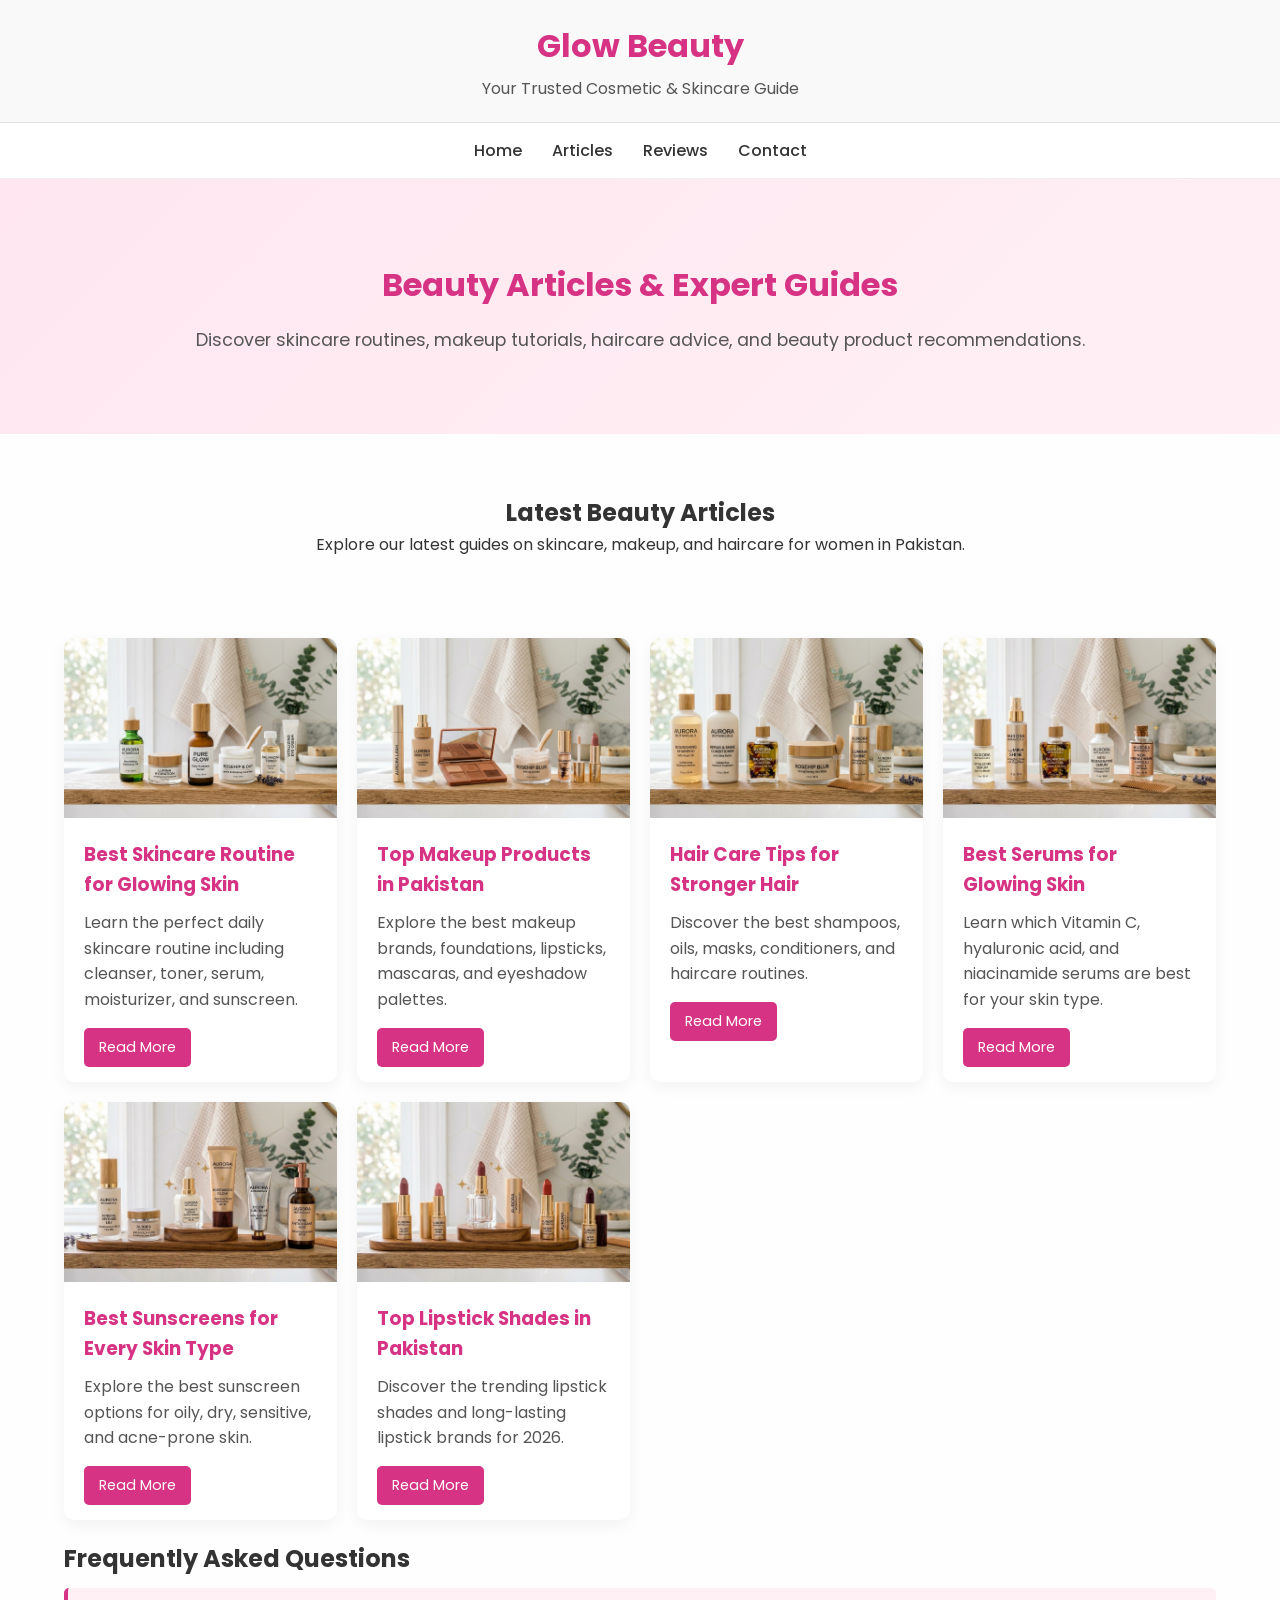
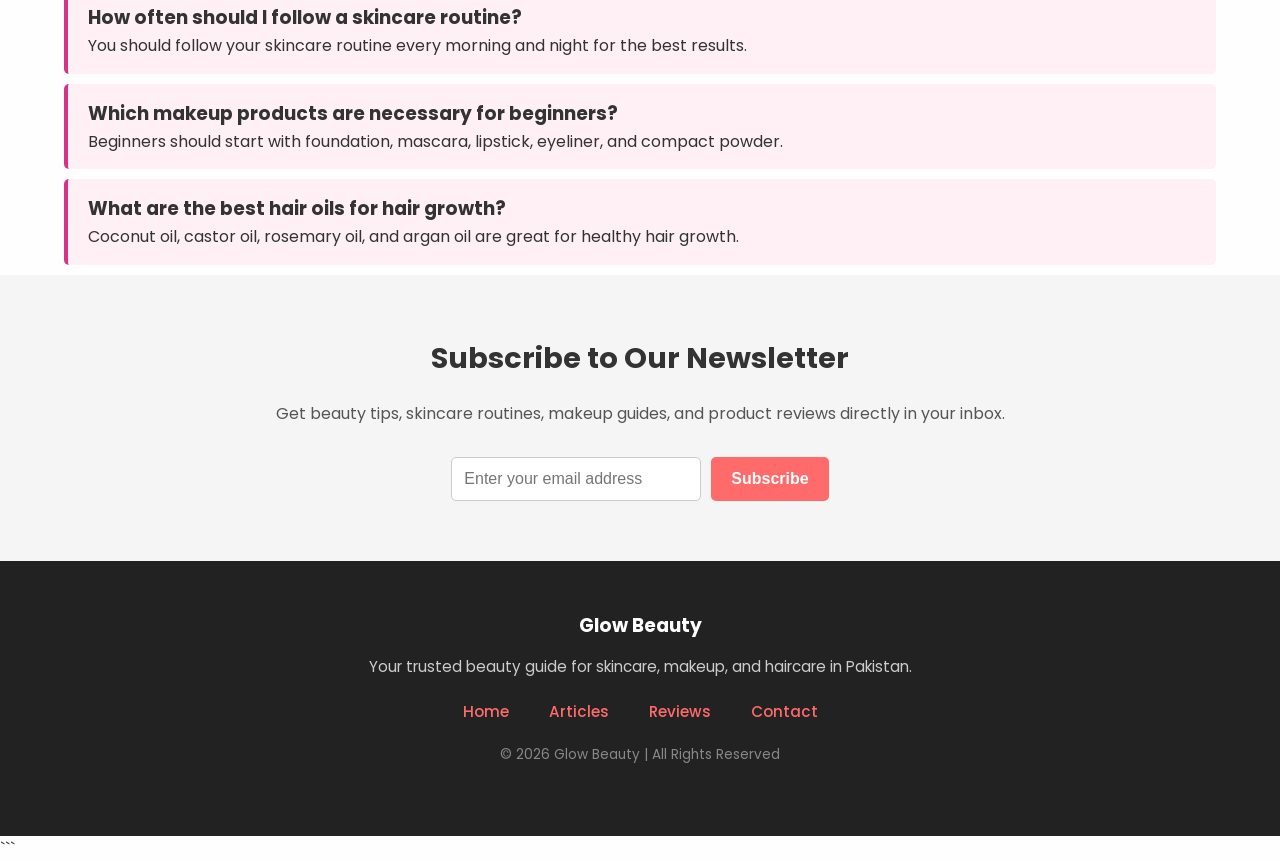
==== index.html @ 70ffa4e9 "Update index.html" ====
<!DOCTYPE html>
<html lang="en">
<head>
  <meta charset="UTF-8">
  <meta name="viewport" content="width=device-width, initial-scale=1.0">

  <title>Beauty Articles Pakistan | Skincare, Makeup & Haircare Tips | Glow Beauty</title>

  <meta name="description" content="Read the latest beauty articles in Pakistan including skincare routines, makeup guides, haircare tips, beauty product reviews, and trending cosmetic advice.">

  <meta name="keywords" content="beauty articles Pakistan, skincare articles, makeup tips, haircare routine, beauty blog Pakistan, cosmetic trends, skincare routine for glowing skin">

  <meta name="author" content="Glow Beauty">

  <link rel="preconnect" href="https://fonts.googleapis.com">
  <link rel="preconnect" href="https://fonts.gstatic.com" crossorigin>
  <link href="https://fonts.googleapis.com/css2?family=Poppins:wght@300;400;500;600;700;800&display=swap" rel="stylesheet">

  <link rel="stylesheet" href="styles.css">
</head>
<body>

  <header class="top-header">
    <div class="logo-section">
      <h1>Glow Beauty</h1>
      <p>Your Trusted Cosmetic & Skincare Guide</p>
    </div>
  </header>

  <nav class="navbar">
    <a href="index.html">Home</a>
    <a href="articles.html">Articles</a>
    <a href="reviews.html">Reviews</a>
    <a href="contact us.html">Contact</a>
  </nav>

  <section class="hero">
    <div class="hero-content">
      <h2>Beauty Articles & Expert Guides</h2>
      <p>
        Discover skincare routines, makeup tutorials, haircare advice, and beauty product recommendations.
      </p>
    </div>
  </section>

  <main class="container">

    <section class="featured-section bg-articles">
  <!-- dark overlay (optional but makes text readable) -->
  <div class="featured-overlay"></div>

  <div class="section-title">
    <h2>Latest Beauty Articles</h2>
    <p>
      Explore our latest guides on skincare, makeup, and haircare for women in Pakistan.
    </p>
  </div>
</section>

      <div class="articles-grid">

        <div class="card">
          <img src="skincare.png" alt="Best skincare routine for glowing skin in Pakistan">
          <div class="card-content">
            <h3>Best Skincare Routine for Glowing Skin</h3>
            <p>
              Learn the perfect daily skincare routine including cleanser, toner, serum, moisturizer, and sunscreen.
            </p>
            <a href="skincare.html" class="btn">Read More</a>
          </div>
        </div>

        <div class="card">
          <img src="makeup.png" alt="Top makeup products and brands in Pakistan">
          <div class="card-content">
            <h3>Top Makeup Products in Pakistan</h3>
            <p>
              Explore the best makeup brands, foundations, lipsticks, mascaras, and eyeshadow palettes.
            </p>
            <a href="makeup.html" class="btn">Read More</a>
          </div>
        </div>

        <div class="card">
          <img src="haircare.png" alt="Best hair care tips for hair growth and healthy hair">
          <div class="card-content">
            <h3>Hair Care Tips for Stronger Hair</h3>
            <p>
              Discover the best shampoos, oils, masks, conditioners, and haircare routines.
            </p>
            <a href="haircare.html" class="btn">Read More</a>
          </div>
        </div>

        <div class="card">
          <img src="serums.png" alt="Best serums for glowing skin and acne marks">
          <div class="card-content">
            <h3>Best Serums for Glowing Skin</h3>
            <p>
              Learn which Vitamin C, hyaluronic acid, and niacinamide serums are best for your skin type.
            </p>
            <a href="skincare.html" class="btn">Read More</a>
          </div>
        </div>

        <div class="card">
          <img src="sunscreen.png" alt="Best sunscreen products for oily and dry skin">
          <div class="card-content">
            <h3>Best Sunscreens for Every Skin Type</h3>
            <p>
              Explore the best sunscreen options for oily, dry, sensitive, and acne-prone skin.
            </p>
            <a href="skincare.html" class="btn">Read More</a>
          </div>
        </div>

        <div class="card">
          <img src="lipstick.png" alt="Top lipstick shades and brands in Pakistan">
          <div class="card-content">
            <h3>Top Lipstick Shades in Pakistan</h3>
            <p>
              Discover the trending lipstick shades and long-lasting lipstick brands for 2026.
            </p>
            <a href="makeup.html" class="btn">Read More</a>
          </div>
        </div>

      </div>
    </section>

    <section class="faq-section">
      <div class="section-title">
        <h2>Frequently Asked Questions</h2>
      </div>

      <div class="faq-item">
        <h3>How often should I follow a skincare routine?</h3>
        <p>
          You should follow your skincare routine every morning and night for the best results.
        </p>
      </div>

      <div class="faq-item">
        <h3>Which makeup products are necessary for beginners?</h3>
        <p>
          Beginners should start with foundation, mascara, lipstick, eyeliner, and compact powder.
        </p>
      </div>

      <div class="faq-item">
        <h3>What are the best hair oils for hair growth?</h3>
        <p>
          Coconut oil, castor oil, rosemary oil, and argan oil are great for healthy hair growth.
        </p>
      </div>
    </section>

  </main>

  <section class="newsletter">
    <h2>Subscribe to Our Newsletter</h2>
    <p>
      Get beauty tips, skincare routines, makeup guides, and product reviews directly in your inbox.
    </p>

    <form class="newsletter-form">
      <input type="email" placeholder="Enter your email address">
      <button type="submit">Subscribe</button>
    </form>
  </section>

  <footer class="footer">
    <div class="footer-content">
      <h3>Glow Beauty</h3>
      <p>Your trusted beauty guide for skincare, makeup, and haircare in Pakistan.</p>

      <div class="footer-links">
        <a href="index.html">Home</a>
        <a href="articles.html">Articles</a>
        <a href="reviews.html">Reviews</a>
        <a href="contact us.html">Contact</a>
      </div>

      <p class="copyright">© 2026 Glow Beauty | All Rights Reserved</p>
    </div>
  </footer>

</body>
</html>
```
---- styles.css ----
/* ===== GLOBAL STYLES ===== */
* {
  box-sizing: border-box;
  margin: 0;
  padding: 0;
}

body {
  font-family: 'Poppins', sans-serif;
  line-height: 1.6;
  color: #333;
  background-color: #fefefe;
}

a {
  text-decoration: none;
  color: inherit;
}

.container {
  width: 90%;
  max-width: 1200px;
  margin: auto;
}

/* ===== HEADER ===== */
.top-header {
  background-color: #f9f9f9;
  text-align: center;
  padding: 20px 0;
  border-bottom: 1px solid #ddd;
}

.top-header h1 {
  font-size: 2rem;
  color: #d63384; /* Glow Beauty Pink Accent */
}

.top-header p {
  font-size: 1rem;
  color: #555;
  margin-top: 5px;
}

/* ===== NAVBAR ===== */
.navbar {
  background-color: #fff;
  display: flex;
  justify-content: center;
  gap: 30px;
  padding: 15px 0;
  border-bottom: 1px solid #eee;
  flex-wrap: wrap;
}

.navbar a {
  font-weight: 500;
  color: #333;
  transition: color 0.3s;
}

.navbar a:hover {
  color: #d63384;
}

/* ===== HERO SECTION ===== */
.hero {
  background: linear-gradient(135deg, #ffe6f0, #fff0f5);
  text-align: center;
  padding: 80px 20px;
}

.hero h2 {
  font-size: 2rem;
  color: #d63384;
  margin-bottom: 15px;
}

.hero p {
  font-size: 1.1rem;
  color: #555;
}

/* ===== ARTICLE PAGE ===== */
.article-page {
  padding: 50px 20px;
  max-width: 900px;
  margin: auto;
}

.article-content h1 {
  font-size: 2rem;
  color: #d63384;
  margin-bottom: 20px;
  text-align: center;
}

.article-content img.article-image {
  width: 100%;
  max-height: 400px;
  object-fit: cover;
  margin: 20px 0;
  border-radius: 10px;
}

.article-content h2 {
  font-size: 1.5rem;
  color: #d63384;
  margin: 20px 0 10px;
}

.article-content h3 {
  font-size: 1.2rem;
  color: #555;
  margin: 10px 0 5px;
}

.article-content p,
.article-content li {
  font-size: 1rem;
  color: #555;
  margin-bottom: 10px;
}

.article-content ul {
  list-style-type: disc;
  margin-left: 20px;
}

/* ===== STEP BOX ===== */
.step-box {
  border-left: 4px solid #d63384;
  background-color: #fff0f5;
  padding: 15px 20px;
  margin: 15px 0;
  border-radius: 5px;
}

/* ===== FAQ ===== */
.faq-item {
  background-color: #fff0f5;
  padding: 15px 20px;
  margin: 10px 0;
  border-radius: 5px;
  border-left: 4px solid #d63384;
}

/* ===== FEATURED / CARDS ===== */
.articles-grid,
.feature-grid {
  display: grid;
  grid-template-columns: repeat(auto-fit, minmax(250px, 1fr));
  gap: 20px;
  margin: 20px 0;
}

.card,
.feature-card {
  background-color: #fff;
  border-radius: 10px;
  overflow: hidden;
  box-shadow: 0 5px 15px rgba(0,0,0,0.05);
  transition: transform 0.3s;
}

.card:hover,
.feature-card:hover {
  transform: translateY(-5px);
}

.card img {
  width: 100%;
  height: 180px;
  object-fit: cover;
}

.card-content {
  padding: 15px 20px;
}

.card-content h3 {
  color: #d63384;
  margin-bottom: 10px;
}

.card-content p {
  color: #555;
  margin-bottom: 15px;
}

.card-content .btn {
  display: inline-block;
  background-color: #d63384;
  color: #fff;
  padding: 8px 15px;
  border-radius: 5px;
  font-size: 0.9rem;
  transition: background 0.3s;
}

.card-content .btn:hover {
  background-color: #b0276b;
}

/* ===== HIGHLIGHT BOX ===== */
.highlight-box {
  background-color: #ffe6f0;
  padding: 30px 20px;
  text-align: center;
  border-radius: 10px;
  margin: 40px 0;
}

.highlight-box h2 {
  color: #d63384;
  margin-bottom: 10px;
}

.highlight-box p {
  color: #555;
  font-size: 1rem;
}
<style>
#reviews {
  background-color: #f9f9f9;
  padding: 60px 20px;
  text-align: center;
}

#reviews h2 {
  font-size: 2rem;
  margin-bottom: 40px;
  color: #333;
}

.reviews-container {
  display: flex;
  flex-wrap: wrap;
  justify-content: center;
  gap: 20px;
}

.review-card {
  background-color: #fff;
  padding: 20px;
  border-radius: 10px;
  box-shadow: 0 4px 8px rgba(0,0,0,0.1);
  max-width: 300px;
}

#contact {
  background-color: #fff;
  padding: 60px 20px;
  text-align: center;
}

#contact form {
  max-width: 500px;
  margin: 0 auto;
  display: flex;
  flex-direction: column;
  gap: 15px;
}

#contact input, #contact textarea {
  padding: 10px;
  border-radius: 5px;
  border: 1px solid #ccc;
}

#contact button {
  padding: 10px;
  border: none;
  background-color: #ff6b6b;
  color: white;
  border-radius: 5px;
  cursor: pointer;
}

/* =======================
   Hero / Navbar Section
======================= */
.hero-header {
  background: linear-gradient(135deg, #ffdee9, #ffb6c1); /* soft pink gradient */
  padding: 60px 20px;
  text-align: center;
  color: #d63357; /* dark pink for text */
}

.hero-header h1 {
  font-size: 3rem;
  margin-bottom: 20px;
  font-weight: bold;
}

.hero-nav {
  display: flex;
  justify-content: center;
  gap: 30px;
  flex-wrap: wrap;
  font-size: 1.1rem;
}

.hero-nav a {
  text-decoration: none;
  color: #a6003c; /* darker pink shade */
  font-weight: 600;
  transition: color 0.3s;
}

.hero-nav a:hover {
  color: #ff1a75; /* bright pink on hover */
}

/* ===== NEWSLETTER ===== */
.newsletter {
  background-color: #d63384;
  color: #fff;
  padding: 40px 20px;
  text-align: center;
}

.newsletter h2 {
  font-size: 1.8rem;
  margin-bottom: 15px;
}

.newsletter p {
  margin-bottom: 20px;
}

.newsletter-form input {
  padding: 10px 15px;
  width: 250px;
  max-width: 90%;
  border: none;
  border-radius: 5px 0 0 5px;
  outline: none;
}

.newsletter-form button {
  padding: 10px 20px;
  border: none;
  background-color: #fff;
  color: #d63384;
  font-weight: bold;
  border-radius: 0 5px 5px 0;
  cursor: pointer;
  transition: background 0.3s, color 0.3s;
}

.newsletter-form button:hover {
  background-color: #b0276b;
  color: #fff;
}

/* ===== FOOTER ===== */
.footer {
  background-color: #333;
  color: #fff;
  padding: 30px 20px;
  text-align: center;
}

.footer-links {
  margin: 15px 0;
  display: flex;
  justify-content: center;
  gap: 20px;
  flex-wrap: wrap;
}

.footer-links a {
  color: #fff;
  font-weight: 500;
  transition: color 0.3s;
}

.footer-links a:hover {
  color: #d63384;
}

.footer p {
  margin-top: 10px;
  font-size: 0.9rem;
}

/* =======================
   Reviews Section
======================= */
#reviews {
  background-color: #f9f9f9;
  padding: 60px 20px;
  text-align: center;
}

#reviews h2 {
  font-size: 2rem;
  margin-bottom: 40px;
  color: #333;
}

.reviews-container {
  display: flex;
  flex-wrap: wrap;
  justify-content: center;
  gap: 20px;
}

.review-card {
  background-color: #fff;
  padding: 20px;
  border-radius: 10px;
  box-shadow: 0 4px 8px rgba(0,0,0,0.1);
  max-width: 300px;
  text-align: center;
}

.review-stars {
  color: #FFD700;
  font-size: 1.2rem;
  margin-bottom: 10px;
}

.review-card h3 {
  margin-bottom: 10px;
  color: #333;
}

.review-card p {
  margin: 5px 0;
  color: #555;
}

/* =======================
   Highlight Box Section
======================= */
.highlight-box {
  background-color: #ffeaea;
  padding: 50px 20px;
  text-align: center;
  margin: 40px 0;
  border-radius: 10px;
}

.highlight-box h2 {
  font-size: 1.8rem;
  margin-bottom: 20px;
  color: #d63333;
}

.highlight-box p {
  font-size: 1rem;
  color: #555;
  max-width: 700px;
  margin: 0 auto;
}

/* =======================
   Featured / Mini Feature Section
======================= */
.featured-section {
  padding: 60px 20px;
  text-align: center;
}

.feature-grid {
  display: flex;
  flex-wrap: wrap;
  justify-content: center;
  gap: 20px;
  margin-top: 30px;
}

.feature-card {
  background-color: #fff;
  padding: 20px;
  border-radius: 10px;
  box-shadow: 0 4px 8px rgba(0,0,0,0.05);
  max-width: 250px;
  text-align: left;
}

.feature-card h3 {
  margin-bottom: 10px;
  color: #333;
}

.feature-card p {
  color: #555;
  font-size: 0.95rem;
}

/* =======================
   Newsletter Section
======================= */
.newsletter {
  background-color: #f5f5f5;
  padding: 60px 20px;
  text-align: center;
}

.newsletter h2 {
  font-size: 1.8rem;
  margin-bottom: 20px;
  color: #333;
}

.newsletter p {
  font-size: 1rem;
  margin-bottom: 30px;
  color: #555;
}

.newsletter-form {
  display: flex;
  justify-content: center;
  flex-wrap: wrap;
  gap: 10px;
}

.newsletter-form input[type="email"] {
  padding: 12px;
  border-radius: 5px;
  border: 1px solid #ccc;
  width: 250px;
  font-size: 1rem;
}

.newsletter-form button {
  padding: 12px 20px;
  border: none;
  background-color: #ff6b6b;
  color: white;
  border-radius: 5px;
  cursor: pointer;
  font-size: 1rem;
  transition: background 0.3s;
}

.newsletter-form button:hover {
  background-color: #e55a5a;
}

/* =======================
   Footer Section
======================= */
.footer {
  background-color: #222;
  color: #ccc;
  padding: 50px 20px;
  text-align: center;
}

.footer h3 {
  color: #fff;
  margin-bottom: 15px;
}

.footer p {
  color: #ccc;
  margin-bottom: 20px;
  font-size: 0.95rem;
}

.footer-links {
  margin-bottom: 20px;
}

.footer-links a {
  color: #ff6b6b;
  margin: 0 10px;
  text-decoration: none;
  font-size: 0.95rem;
}

.footer-links a:hover {
  text-decoration: underline;
}

.footer .copyright {
  font-size: 0.85rem;
  color: #888;
}

/* =======================
   Responsive Styles
======================= */
@media (max-width: 768px) {
  .reviews-container,
  .feature-grid {
    flex-direction: column;
    align-items: center;
  }

  .review-card,
  .feature-card {
    max-width: 90%;
  }

  .newsletter-form {
    flex-direction: column;
    width: 90%;
  }

  .newsletter-form input[type="email"] {
    width: 100%;
  }
}
/* =======================
   Contact Section
======================= */
#contact {
  background-color: #fff;
  padding: 60px 20px;
  text-align: center;
}

#contact h2 {
  font-size: 2rem;
  margin-bottom: 15px;
  color: #333;
}

#contact p {
  font-size: 1rem;
  margin-bottom: 30px;
  color: #555;
}

#contact form {
  max-width: 500px;
  margin: 0 auto;
  display: flex;
  flex-direction: column;
  gap: 15px;
}

#contact input,
#contact textarea {
  padding: 12px;
  border-radius: 5px;
  border: 1px solid #ccc;
  font-size: 1rem;
  width: 100%;
}

#contact textarea {
  min-height: 120px;
  resize: vertical;
}

#contact button {
  padding: 12px 20px;
  border: none;
  background-color: #ff6b6b;
  color: white;
  border-radius: 5px;
  cursor: pointer;
  font-size: 1rem;
  transition: background 0.3s;
}

#contact button:hover {
  background-color: #e55a5a;
}

/* Responsive */
@media (max-width: 768px) {
  #contact form {
    width: 90%;
  }
}
/* =======================
   Reviews Section
======================= */
#reviews {
  background-color: #f9f9f9; /* Light gray background */
  padding: 60px 20px;
  text-align: center;
}

#reviews h2 {
  font-size: 2rem;
  margin-bottom: 40px;
  color: #333;
}

.reviews-container {
  display: flex;
  flex-wrap: wrap;
  justify-content: center;
  gap: 20px;
}

.review-card {
  background-color: #fff;
  padding: 20px;
  border-radius: 10px;
  box-shadow: 0 4px 8px rgba(0,0,0,0.1);
  max-width: 300px;
  text-align: left;
}

.review-card p {
  font-size: 1rem;
  color: #555;
  margin-bottom: 10px;
}

.review-card span {
  font-size: 0.9rem;
  color: #888;
}

@media (max-width: 768px) {
  .hero h2 {
    font-size: 1.6rem;
  }
  .hero p {
    font-size: 1rem;
  }
  .article-content h1 {
    font-size: 1.6rem;
  }
  .step-box, .faq-item {
    padding: 12px 15px;
  }
  .card-content .btn {
    padding: 6px 12px;
  }
  .newsletter-form input {
    width: 70%;
    margin-bottom: 10px;
    border-radius: 5px;
  }
  .newsletter-form button {
    width: 50%;
    border-radius: 5px;
  }
}
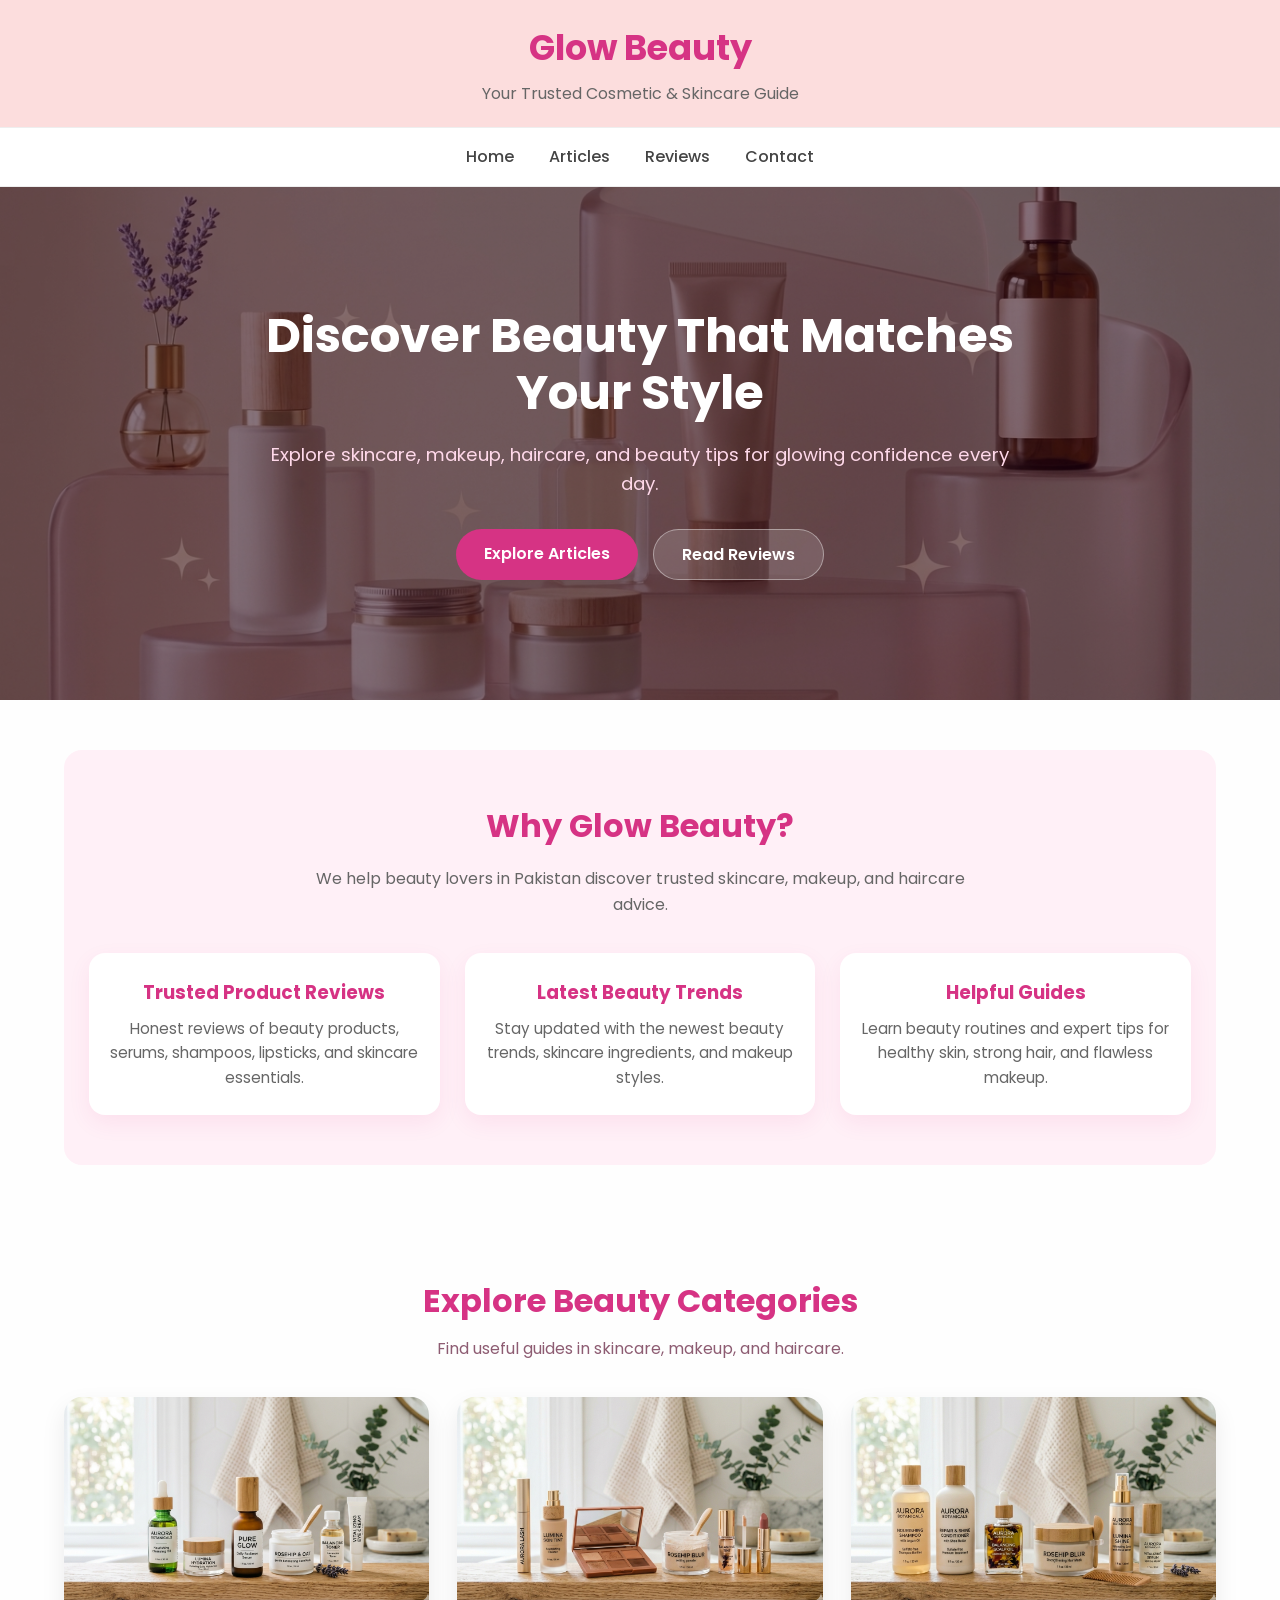
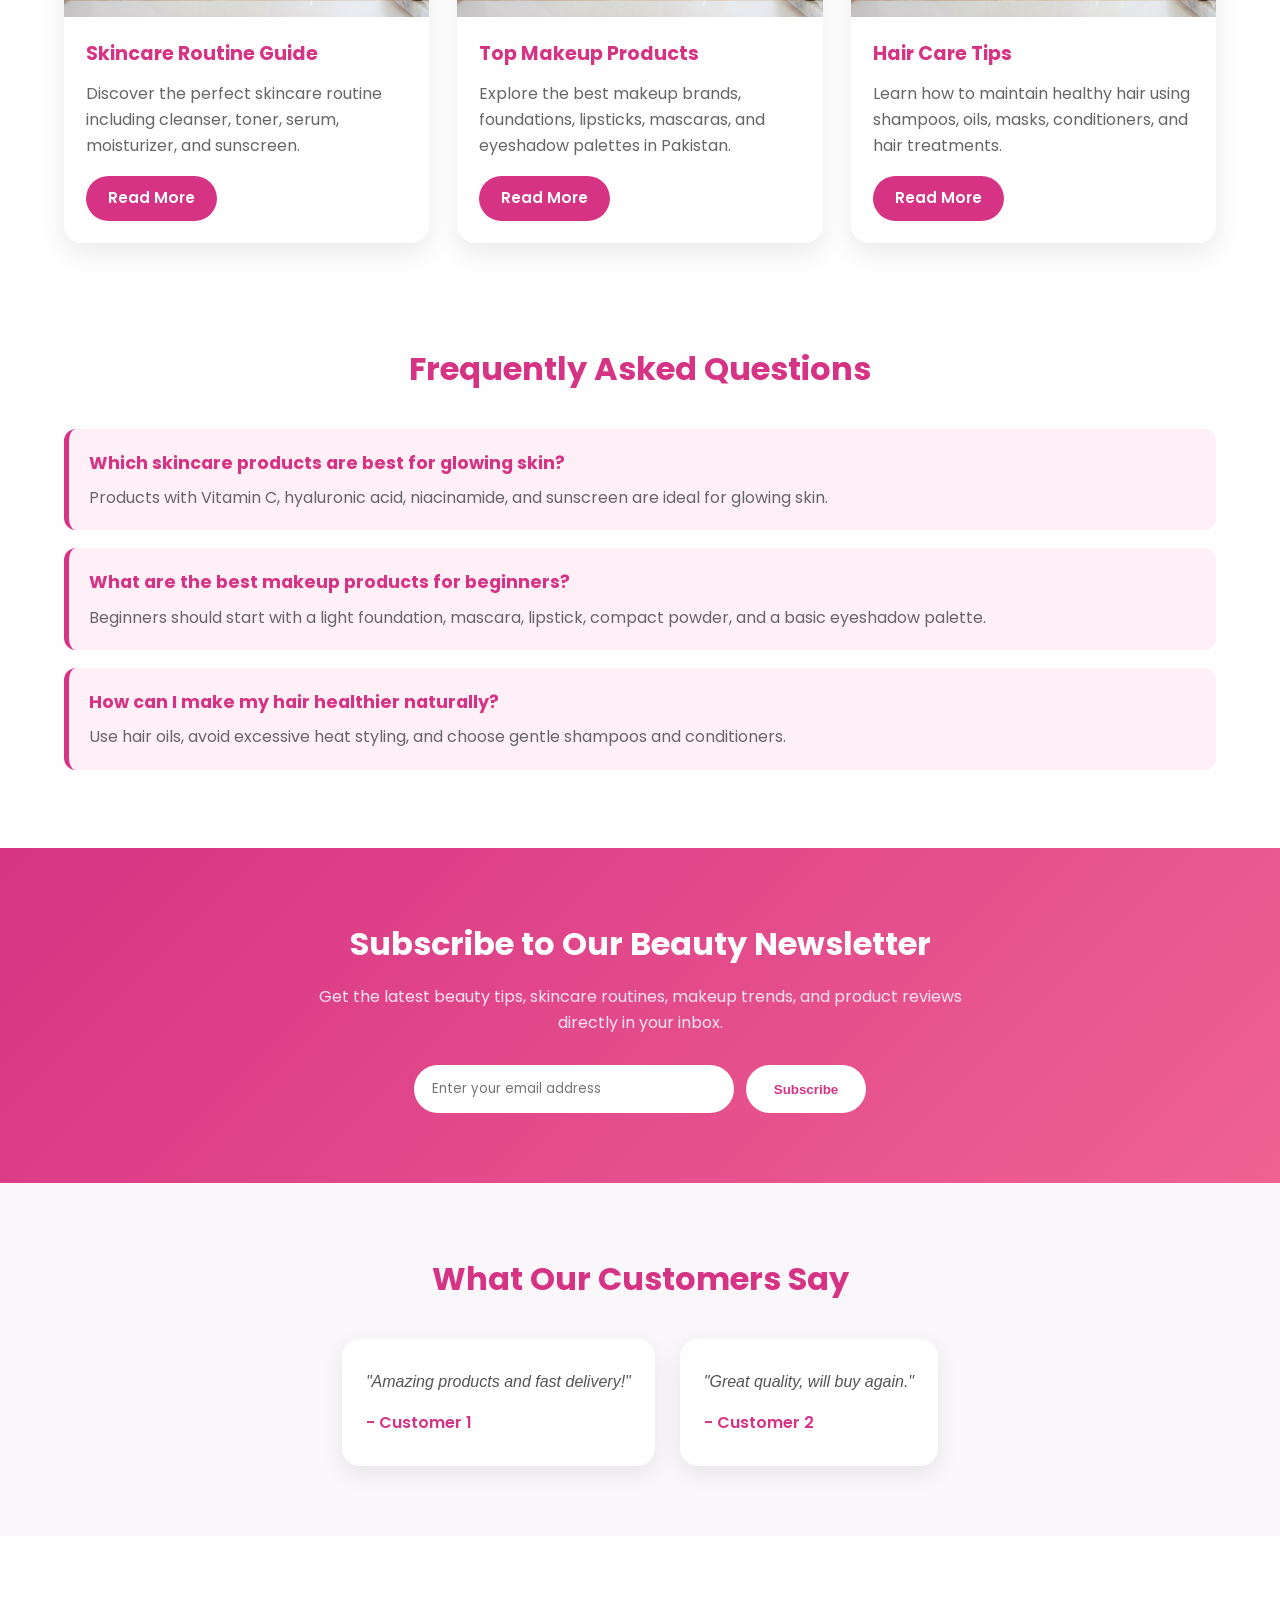
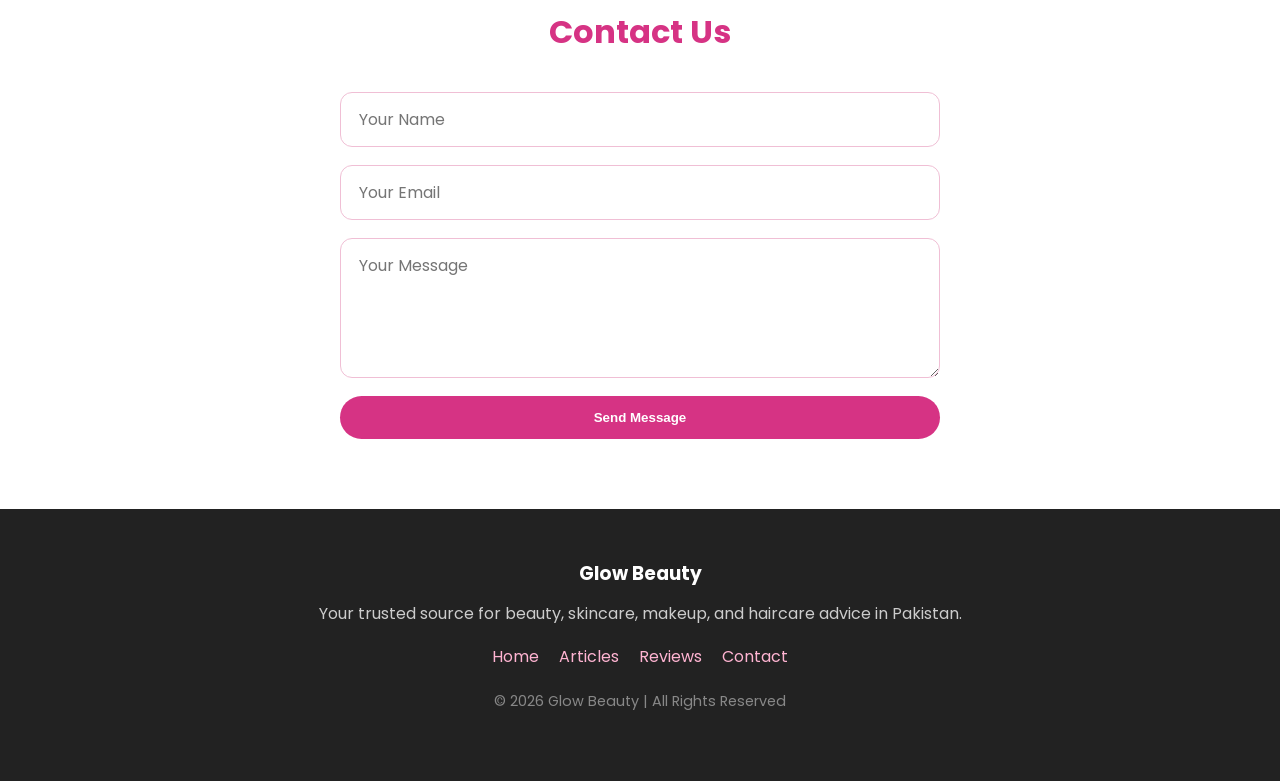
==== commit dae41fe2: "Update index.html" ====
--- a/index.html
+++ b/index.html
@@ -4,11 +4,11 @@
   <meta charset="UTF-8">
   <meta name="viewport" content="width=device-width, initial-scale=1.0">
 
-  <title>Beauty Articles Pakistan | Skincare, Makeup & Haircare Tips | Glow Beauty</title>
-
-  <meta name="description" content="Read the latest beauty articles in Pakistan including skincare routines, makeup guides, haircare tips, beauty product reviews, and trending cosmetic advice.">
-
-  <meta name="keywords" content="beauty articles Pakistan, skincare articles, makeup tips, haircare routine, beauty blog Pakistan, cosmetic trends, skincare routine for glowing skin">
+  <title>Glow Beauty | Skincare, Makeup & Haircare Tips in Pakistan</title>
+
+  <meta name="description" content="Glow Beauty helps women in Pakistan discover skincare routines, makeup tips, haircare advice, beauty product reviews, and cosmetic trends.">
+
+  <meta name="keywords" content="Glow Beauty Pakistan, skincare routine Pakistan, makeup products Pakistan, haircare tips, beauty blog Pakistan, cosmetic reviews">
 
   <meta name="author" content="Glow Beauty">
 
@@ -20,171 +20,217 @@
 </head>
 <body>
 
+  <!-- Header -->
   <header class="top-header">
     <div class="logo-section">
       <h1>Glow Beauty</h1>
-      <p>Your Trusted Cosmetic & Skincare Guide</p>
+      <p>Your Trusted Cosmetic &amp; Skincare Guide</p>
     </div>
   </header>
 
+  <!-- Navigation -->
   <nav class="navbar">
     <a href="index.html">Home</a>
     <a href="articles.html">Articles</a>
-    <a href="reviews.html">Reviews</a>
-    <a href="contact us.html">Contact</a>
+    <a href="#reviews">Reviews</a>
+    <a href="#contact">Contact</a>
   </nav>
 
+  <!-- Hero Section -->
   <section class="hero">
     <div class="hero-content">
-      <h2>Beauty Articles & Expert Guides</h2>
+      <h2>Discover Beauty That Matches Your Style</h2>
       <p>
-        Discover skincare routines, makeup tutorials, haircare advice, and beauty product recommendations.
-      </p>
+        Explore skincare, makeup, haircare, and beauty tips for glowing confidence every day.
+      </p>
+
+      <div class="hero-buttons">
+        <a href="#articles" class="btn">Explore Articles</a>
+        <a href="#reviews" class="btn secondary-btn">Read Reviews</a>
+      </div>
     </div>
   </section>
 
   <main class="container">
 
-    <section class="featured-section bg-articles">
-  <!-- dark overlay (optional but makes text readable) -->
-  <div class="featured-overlay"></div>
-
-  <div class="section-title">
-    <h2>Latest Beauty Articles</h2>
-    <p>
-      Explore our latest guides on skincare, makeup, and haircare for women in Pakistan.
-    </p>
-  </div>
-</section>
+    <!-- Why Glow Beauty -->
+    <section class="highlight-box">
+      <h2>Why Glow Beauty?</h2>
+      <p>
+        We help beauty lovers in Pakistan discover trusted skincare, makeup, and haircare advice.
+      </p>
+
+      <div class="feature-grid">
+        <div class="feature-card">
+          <h3>Trusted Product Reviews</h3>
+          <p>
+            Honest reviews of beauty products, serums, shampoos, lipsticks, and skincare essentials.
+          </p>
+        </div>
+
+        <div class="feature-card">
+          <h3>Latest Beauty Trends</h3>
+          <p>
+            Stay updated with the newest beauty trends, skincare ingredients, and makeup styles.
+          </p>
+        </div>
+
+        <div class="feature-card">
+          <h3>Helpful Guides</h3>
+          <p>
+            Learn beauty routines and expert tips for healthy skin, strong hair, and flawless makeup.
+          </p>
+        </div>
+      </div>
+    </section>
+
+    <!-- Articles Section -->
+    <section id="articles" class="featured-section">
+      <div class="section-title">
+        <h2>Explore Beauty Categories</h2>
+        <p>
+          Find useful guides in skincare, makeup, and haircare.
+        </p>
+      </div>
 
       <div class="articles-grid">
 
         <div class="card">
-          <img src="skincare.png" alt="Best skincare routine for glowing skin in Pakistan">
+          <img src="skincare.png" alt="Skincare Routine Products">
           <div class="card-content">
-            <h3>Best Skincare Routine for Glowing Skin</h3>
+            <h3>Skincare Routine Guide</h3>
             <p>
-              Learn the perfect daily skincare routine including cleanser, toner, serum, moisturizer, and sunscreen.
+              Discover the perfect skincare routine including cleanser, toner, serum, moisturizer, and sunscreen.
             </p>
             <a href="skincare.html" class="btn">Read More</a>
           </div>
         </div>
 
         <div class="card">
-          <img src="makeup.png" alt="Top makeup products and brands in Pakistan">
+          <img src="makeup.png" alt="Top Makeup Products in Pakistan">
           <div class="card-content">
-            <h3>Top Makeup Products in Pakistan</h3>
+            <h3>Top Makeup Products</h3>
             <p>
-              Explore the best makeup brands, foundations, lipsticks, mascaras, and eyeshadow palettes.
+              Explore the best makeup brands, foundations, lipsticks, mascaras, and eyeshadow palettes in Pakistan.
             </p>
             <a href="makeup.html" class="btn">Read More</a>
           </div>
         </div>
 
         <div class="card">
-          <img src="haircare.png" alt="Best hair care tips for hair growth and healthy hair">
+          <img src="haircare.png" alt="Haircare Tips and Products">
           <div class="card-content">
-            <h3>Hair Care Tips for Stronger Hair</h3>
+            <h3>Hair Care Tips</h3>
             <p>
-              Discover the best shampoos, oils, masks, conditioners, and haircare routines.
+              Learn how to maintain healthy hair using shampoos, oils, masks, conditioners, and hair treatments.
             </p>
             <a href="haircare.html" class="btn">Read More</a>
           </div>
         </div>
 
-        <div class="card">
-          <img src="serums.png" alt="Best serums for glowing skin and acne marks">
-          <div class="card-content">
-            <h3>Best Serums for Glowing Skin</h3>
-            <p>
-              Learn which Vitamin C, hyaluronic acid, and niacinamide serums are best for your skin type.
-            </p>
-            <a href="skincare.html" class="btn">Read More</a>
-          </div>
-        </div>
-
-        <div class="card">
-          <img src="sunscreen.png" alt="Best sunscreen products for oily and dry skin">
-          <div class="card-content">
-            <h3>Best Sunscreens for Every Skin Type</h3>
-            <p>
-              Explore the best sunscreen options for oily, dry, sensitive, and acne-prone skin.
-            </p>
-            <a href="skincare.html" class="btn">Read More</a>
-          </div>
-        </div>
-
-        <div class="card">
-          <img src="lipstick.png" alt="Top lipstick shades and brands in Pakistan">
-          <div class="card-content">
-            <h3>Top Lipstick Shades in Pakistan</h3>
-            <p>
-              Discover the trending lipstick shades and long-lasting lipstick brands for 2026.
-            </p>
-            <a href="makeup.html" class="btn">Read More</a>
-          </div>
-        </div>
-
       </div>
     </section>
 
+    <!-- FAQ Section -->
     <section class="faq-section">
       <div class="section-title">
         <h2>Frequently Asked Questions</h2>
       </div>
 
       <div class="faq-item">
-        <h3>How often should I follow a skincare routine?</h3>
-        <p>
-          You should follow your skincare routine every morning and night for the best results.
+        <h3>Which skincare products are best for glowing skin?</h3>
+        <p>
+          Products with Vitamin C, hyaluronic acid, niacinamide, and sunscreen are ideal for glowing skin.
         </p>
       </div>
 
       <div class="faq-item">
-        <h3>Which makeup products are necessary for beginners?</h3>
-        <p>
-          Beginners should start with foundation, mascara, lipstick, eyeliner, and compact powder.
+        <h3>What are the best makeup products for beginners?</h3>
+        <p>
+          Beginners should start with a light foundation, mascara, lipstick, compact powder, and a basic eyeshadow palette.
         </p>
       </div>
 
       <div class="faq-item">
-        <h3>What are the best hair oils for hair growth?</h3>
-        <p>
-          Coconut oil, castor oil, rosemary oil, and argan oil are great for healthy hair growth.
+        <h3>How can I make my hair healthier naturally?</h3>
+        <p>
+          Use hair oils, avoid excessive heat styling, and choose gentle shampoos and conditioners.
         </p>
       </div>
     </section>
 
   </main>
 
+  <!-- Newsletter -->
   <section class="newsletter">
-    <h2>Subscribe to Our Newsletter</h2>
+    <h2>Subscribe to Our Beauty Newsletter</h2>
     <p>
-      Get beauty tips, skincare routines, makeup guides, and product reviews directly in your inbox.
+      Get the latest beauty tips, skincare routines, makeup trends, and product reviews directly in your inbox.
     </p>
 
     <form class="newsletter-form">
-      <input type="email" placeholder="Enter your email address">
+      <input type="email" placeholder="Enter your email address" required>
       <button type="submit">Subscribe</button>
     </form>
   </section>
 
+  <!-- Reviews -->
+  <section id="reviews">
+    <div class="container">
+      <div class="section-title">
+        <h2>What Our Customers Say</h2>
+      </div>
+
+      <div class="reviews-container">
+        <div class="review-card">
+          <p>"Amazing products and fast delivery!"</p>
+          <span>- Customer 1</span>
+        </div>
+
+        <div class="review-card">
+          <p>"Great quality, will buy again."</p>
+          <span>- Customer 2</span>
+        </div>
+      </div>
+    </div>
+  </section>
+
+  <!-- Contact -->
+  <section id="contact">
+    <div class="container">
+      <div class="section-title">
+        <h2>Contact Us</h2>
+      </div>
+
+      <form>
+        <input type="text" placeholder="Your Name" required>
+        <input type="email" placeholder="Your Email" required>
+        <textarea placeholder="Your Message" required></textarea>
+        <button type="submit">Send Message</button>
+      </form>
+    </div>
+  </section>
+
+  <!-- Footer -->
   <footer class="footer">
     <div class="footer-content">
       <h3>Glow Beauty</h3>
-      <p>Your trusted beauty guide for skincare, makeup, and haircare in Pakistan.</p>
+      <p>
+        Your trusted source for beauty, skincare, makeup, and haircare advice in Pakistan.
+      </p>
 
       <div class="footer-links">
         <a href="index.html">Home</a>
-        <a href="articles.html">Articles</a>
-        <a href="reviews.html">Reviews</a>
-        <a href="contact us.html">Contact</a>
-      </div>
-
-      <p class="copyright">© 2026 Glow Beauty | All Rights Reserved</p>
+        <a href="#articles">Articles</a>
+        <a href="#reviews">Reviews</a>
+        <a href="#contact">Contact</a>
+      </div>
+
+      <p class="copyright">
+        © 2026 Glow Beauty | All Rights Reserved
+      </p>
     </div>
   </footer>
 
 </body>
 </html>
-```
--- a/styles.css
+++ b/styles.css
@@ -1,15 +1,19 @@
 /* ===== GLOBAL STYLES ===== */
 * {
-  box-sizing: border-box;
   margin: 0;
   padding: 0;
+  box-sizing: border-box;
+}
+
+html {
+  scroll-behavior: smooth;
 }
 
 body {
   font-family: 'Poppins', sans-serif;
+  background-color: #fefefe;
+  color: #333;
   line-height: 1.6;
-  color: #333;
-  background-color: #fefefe;
 }
 
 a {
@@ -17,46 +21,52 @@
   color: inherit;
 }
 
+img {
+  max-width: 100%;
+  display: block;
+}
+
 .container {
   width: 90%;
   max-width: 1200px;
-  margin: auto;
+  margin: 0 auto;
 }
 
 /* ===== HEADER ===== */
 .top-header {
-  background-color: #f9f9f9;
-  text-align: center;
-  padding: 20px 0;
-  border-bottom: 1px solid #ddd;
+  background-color: #fcdddd;
+  text-align: center;
+  padding: 20px 15px;
+  border-bottom: 1px solid #eee;
 }
 
 .top-header h1 {
-  font-size: 2rem;
-  color: #d63384; /* Glow Beauty Pink Accent */
+  color: #d63384;
+  font-size: 2.2rem;
+  margin-bottom: 5px;
 }
 
 .top-header p {
+  color: #666;
   font-size: 1rem;
-  color: #555;
-  margin-top: 5px;
 }
 
 /* ===== NAVBAR ===== */
 .navbar {
-  background-color: #fff;
+  background: #fff;
   display: flex;
   justify-content: center;
-  gap: 30px;
-  padding: 15px 0;
+  align-items: center;
+  gap: 35px;
+  padding: 16px 20px;
   border-bottom: 1px solid #eee;
   flex-wrap: wrap;
 }
 
 .navbar a {
+  color: #444;
   font-weight: 500;
-  color: #333;
-  transition: color 0.3s;
+  transition: 0.3s;
 }
 
 .navbar a:hover {
@@ -65,677 +75,507 @@
 
 /* ===== HERO SECTION ===== */
 .hero {
-  background: linear-gradient(135deg, #ffe6f0, #fff0f5);
-  text-align: center;
-  padding: 80px 20px;
+  position: relative;
+  background: url('background.png') center/cover no-repeat;
+  padding: 120px 20px;
+  text-align: center;
+  overflow: hidden;
+}
+
+.hero::before {
+  content: "";
+  position: absolute;
+  inset: 0;
+  background: rgba(35, 0, 20, 0.55);
+}
+
+.hero-content {
+  position: relative;
+  z-index: 2;
+  max-width: 750px;
+  margin: auto;
 }
 
 .hero h2 {
+  color: #fff;
+  font-size: 3rem;
+  margin-bottom: 18px;
+  line-height: 1.2;
+}
+
+.hero p {
+  color: #ffd9ea;
+  font-size: 1.15rem;
+  margin-bottom: 30px;
+}
+
+.hero-buttons {
+  display: flex;
+  justify-content: center;
+  gap: 15px;
+  flex-wrap: wrap;
+}
+
+.hero-buttons .btn,
+.hero-buttons .secondary-btn {
+  display: inline-block;
+  padding: 12px 28px;
+  border-radius: 30px;
+  font-weight: 600;
+  transition: 0.3s;
+}
+
+.hero-buttons .btn {
+  background: #d63384;
+  color: #fff;
+}
+
+.hero-buttons .btn:hover {
+  background: #b0256c;
+}
+
+.hero-buttons .secondary-btn {
+  background: rgba(255,255,255,0.15);
+  color: #fff;
+  border: 1px solid rgba(255,255,255,0.4);
+}
+
+.hero-buttons .secondary-btn:hover {
+  background: #fff;
+  color: #d63384;
+}
+
+/* ===== COMMON SECTION TITLE ===== */
+.section-title {
+  text-align: center;
+  margin-bottom: 35px;
+}
+
+.section-title h2 {
+  color: #d63384;
   font-size: 2rem;
-  color: #d63384;
+  margin-bottom: 10px;
+}
+
+.section-title p {
+  color: #8d5c72;
+  max-width: 700px;
+  margin: auto;
+}
+
+/* ===== HIGHLIGHT BOX ===== */
+.highlight-box {
+  background: #fff0f7;
+  padding: 50px 25px;
+  border-radius: 18px;
+  text-align: center;
+  margin: 50px 0;
+}
+
+.highlight-box h2 {
+  color: #d63384;
+  font-size: 2rem;
   margin-bottom: 15px;
 }
 
-.hero p {
-  font-size: 1.1rem;
-  color: #555;
-}
-
-/* ===== ARTICLE PAGE ===== */
-.article-page {
-  padding: 50px 20px;
-  max-width: 900px;
-  margin: auto;
-}
-
-.article-content h1 {
-  font-size: 2rem;
-  color: #d63384;
-  margin-bottom: 20px;
-  text-align: center;
-}
-
-.article-content img.article-image {
-  width: 100%;
-  max-height: 400px;
-  object-fit: cover;
-  margin: 20px 0;
-  border-radius: 10px;
-}
-
-.article-content h2 {
-  font-size: 1.5rem;
-  color: #d63384;
-  margin: 20px 0 10px;
-}
-
-.article-content h3 {
-  font-size: 1.2rem;
-  color: #555;
-  margin: 10px 0 5px;
-}
-
-.article-content p,
-.article-content li {
-  font-size: 1rem;
-  color: #555;
-  margin-bottom: 10px;
-}
-
-.article-content ul {
-  list-style-type: disc;
-  margin-left: 20px;
-}
-
-/* ===== STEP BOX ===== */
-.step-box {
-  border-left: 4px solid #d63384;
-  background-color: #fff0f5;
-  padding: 15px 20px;
-  margin: 15px 0;
-  border-radius: 5px;
-}
-
-/* ===== FAQ ===== */
-.faq-item {
-  background-color: #fff0f5;
-  padding: 15px 20px;
-  margin: 10px 0;
-  border-radius: 5px;
-  border-left: 4px solid #d63384;
-}
-
-/* ===== FEATURED / CARDS ===== */
-.articles-grid,
+.highlight-box > p {
+  color: #666;
+  max-width: 700px;
+  margin: 0 auto 35px;
+}
+
+/* ===== FEATURE GRID ===== */
 .feature-grid {
   display: grid;
   grid-template-columns: repeat(auto-fit, minmax(250px, 1fr));
-  gap: 20px;
-  margin: 20px 0;
-}
-
-.card,
+  gap: 25px;
+}
+
 .feature-card {
-  background-color: #fff;
-  border-radius: 10px;
+  background: #fff;
+  padding: 25px 20px;
+  border-radius: 16px;
+  box-shadow: 0 8px 22px rgba(214, 51, 132, 0.08);
+  transition: transform 0.3s;
+}
+
+.feature-card:hover {
+  transform: translateY(-6px);
+}
+
+.feature-card h3 {
+  color: #d63384;
+  margin-bottom: 10px;
+  font-size: 1.15rem;
+}
+
+.feature-card p {
+  color: #666;
+  font-size: 0.95rem;
+}
+
+/* ===== FEATURED SECTION ===== */
+.featured-section {
+  padding: 60px 0;
+}
+
+/* ===== ARTICLES GRID ===== */
+.articles-grid {
+  display: grid;
+  grid-template-columns: repeat(auto-fit, minmax(270px, 1fr));
+  gap: 28px;
+}
+
+.card {
+  background: #fff;
+  border-radius: 18px;
   overflow: hidden;
-  box-shadow: 0 5px 15px rgba(0,0,0,0.05);
+  box-shadow: 0 10px 25px rgba(0,0,0,0.08);
   transition: transform 0.3s;
 }
 
-.card:hover,
-.feature-card:hover {
-  transform: translateY(-5px);
+.card:hover {
+  transform: translateY(-7px);
 }
 
 .card img {
   width: 100%;
-  height: 180px;
+  height: 220px;
   object-fit: cover;
 }
 
 .card-content {
-  padding: 15px 20px;
+  padding: 22px;
 }
 
 .card-content h3 {
   color: #d63384;
-  margin-bottom: 10px;
+  font-size: 1.2rem;
+  margin-bottom: 12px;
 }
 
 .card-content p {
+  color: #666;
+  margin-bottom: 18px;
+}
+
+.card-content .btn {
+  display: inline-block;
+  background: #d63384;
+  color: #fff;
+  padding: 10px 22px;
+  border-radius: 25px;
+  font-size: 0.95rem;
+  font-weight: 600;
+  transition: 0.3s;
+}
+
+.card-content .btn:hover {
+  background: #b0256c;
+}
+
+/* ===== FAQ SECTION ===== */
+.faq-section {
+  padding: 40px 0 60px;
+}
+
+.faq-item {
+  background: #fff0f7;
+  border-left: 5px solid #d63384;
+  border-radius: 12px;
+  padding: 20px;
+  margin-bottom: 18px;
+}
+
+.faq-item h3 {
+  color: #d63384;
+  margin-bottom: 8px;
+  font-size: 1.1rem;
+}
+
+.faq-item p {
+  color: #666;
+}
+
+/* ===== ARTICLE PAGE ===== */
+.article-page {
+  max-width: 900px;
+  margin: auto;
+  padding: 60px 20px;
+}
+
+.article-content h1 {
+  color: #d63384;
+  font-size: 2.2rem;
+  margin-bottom: 20px;
+  text-align: center;
+}
+
+.article-content h2 {
+  color: #d63384;
+  font-size: 1.6rem;
+  margin: 30px 0 15px;
+}
+
+.article-content h3 {
+  color: #555;
+  margin: 20px 0 10px;
+}
+
+.article-content p,
+.article-content li {
+  color: #555;
+  margin-bottom: 12px;
+}
+
+.article-content ul {
+  padding-left: 20px;
+}
+
+.article-image {
+  width: 100%;
+  border-radius: 16px;
+  margin: 25px 0;
+}
+
+.step-box {
+  background: #fff0f7;
+  border-left: 4px solid #d63384;
+  padding: 18px;
+  border-radius: 10px;
+  margin: 20px 0;
+}
+
+/* ===== NEWSLETTER ===== */
+.newsletter {
+  background: linear-gradient(135deg, #d63384, #f06292);
+  text-align: center;
+  color: #fff;
+  padding: 70px 20px;
+}
+
+.newsletter h2 {
+  font-size: 2rem;
+  margin-bottom: 15px;
+}
+
+.newsletter p {
+  max-width: 700px;
+  margin: 0 auto 30px;
+  color: #ffe6f2;
+}
+
+.newsletter-form {
+  display: flex;
+  justify-content: center;
+  gap: 12px;
+  flex-wrap: wrap;
+}
+
+.newsletter-form input {
+  width: 320px;
+  max-width: 100%;
+  padding: 14px 18px;
+  border: none;
+  border-radius: 30px;
+  outline: none;
+  font-family: inherit;
+}
+
+.newsletter-form button {
+  padding: 14px 28px;
+  border: none;
+  border-radius: 30px;
+  background: #fff;
+  color: #d63384;
+  font-weight: 600;
+  cursor: pointer;
+  transition: 0.3s;
+}
+
+.newsletter-form button:hover {
+  background: #ffe1ee;
+}
+
+/* ===== REVIEWS ===== */
+#reviews {
+  background: #faf7fa;
+  padding: 70px 20px;
+}
+
+.reviews-container {
+  display: flex;
+  justify-content: center;
+  flex-wrap: wrap;
+  gap: 25px;
+}
+
+.review-card {
+  background: #fff;
+  padding: 30px 24px;
+  border-radius: 18px;
+  max-width: 320px;
+  box-shadow: 0 8px 22px rgba(0,0,0,0.08);
+}
+
+.review-card p {
   color: #555;
   margin-bottom: 15px;
-}
-
-.card-content .btn {
-  display: inline-block;
-  background-color: #d63384;
-  color: #fff;
-  padding: 8px 15px;
-  border-radius: 5px;
-  font-size: 0.9rem;
-  transition: background 0.3s;
-}
-
-.card-content .btn:hover {
-  background-color: #b0276b;
-}
-
-/* ===== HIGHLIGHT BOX ===== */
-.highlight-box {
-  background-color: #ffe6f0;
-  padding: 30px 20px;
-  text-align: center;
-  border-radius: 10px;
-  margin: 40px 0;
-}
-
-.highlight-box h2 {
-  color: #d63384;
-  margin-bottom: 10px;
-}
-
-.highlight-box p {
-  color: #555;
-  font-size: 1rem;
-}
-<style>
-#reviews {
-  background-color: #f9f9f9;
-  padding: 60px 20px;
-  text-align: center;
-}
-
-#reviews h2 {
-  font-size: 2rem;
-  margin-bottom: 40px;
-  color: #333;
-}
-
-.reviews-container {
-  display: flex;
-  flex-wrap: wrap;
-  justify-content: center;
-  gap: 20px;
-}
-
-.review-card {
-  background-color: #fff;
-  padding: 20px;
-  border-radius: 10px;
-  box-shadow: 0 4px 8px rgba(0,0,0,0.1);
-  max-width: 300px;
-}
-
+  font-style: italic;
+}
+
+.review-card span {
+  color: #d63384;
+  font-weight: 600;
+}
+
+/* ===== CONTACT ===== */
 #contact {
-  background-color: #fff;
-  padding: 60px 20px;
-  text-align: center;
+  background: #fff;
+  padding: 70px 20px;
 }
 
 #contact form {
-  max-width: 500px;
-  margin: 0 auto;
+  max-width: 600px;
+  margin: 35px auto 0;
   display: flex;
   flex-direction: column;
-  gap: 15px;
-}
-
-#contact input, #contact textarea {
-  padding: 10px;
-  border-radius: 5px;
-  border: 1px solid #ccc;
+  gap: 18px;
+}
+
+#contact input,
+#contact textarea {
+  width: 100%;
+  padding: 14px 18px;
+  border: 1px solid #f0bfd5;
+  border-radius: 12px;
+  font-size: 1rem;
+  font-family: inherit;
+  outline: none;
+}
+
+#contact input:focus,
+#contact textarea:focus {
+  border-color: #d63384;
+}
+
+#contact textarea {
+  min-height: 140px;
+  resize: vertical;
 }
 
 #contact button {
-  padding: 10px;
+  background: #d63384;
+  color: #fff;
   border: none;
-  background-color: #ff6b6b;
-  color: white;
-  border-radius: 5px;
+  padding: 14px;
+  border-radius: 30px;
+  font-weight: 600;
   cursor: pointer;
-}
-
-/* =======================
-   Hero / Navbar Section
-======================= */
-.hero-header {
-  background: linear-gradient(135deg, #ffdee9, #ffb6c1); /* soft pink gradient */
-  padding: 60px 20px;
-  text-align: center;
-  color: #d63357; /* dark pink for text */
-}
-
-.hero-header h1 {
-  font-size: 3rem;
-  margin-bottom: 20px;
-  font-weight: bold;
-}
-
-.hero-nav {
-  display: flex;
-  justify-content: center;
-  gap: 30px;
-  flex-wrap: wrap;
-  font-size: 1.1rem;
-}
-
-.hero-nav a {
-  text-decoration: none;
-  color: #a6003c; /* darker pink shade */
-  font-weight: 600;
-  transition: color 0.3s;
-}
-
-.hero-nav a:hover {
-  color: #ff1a75; /* bright pink on hover */
-}
-
-/* ===== NEWSLETTER ===== */
-.newsletter {
-  background-color: #d63384;
-  color: #fff;
-  padding: 40px 20px;
-  text-align: center;
-}
-
-.newsletter h2 {
-  font-size: 1.8rem;
-  margin-bottom: 15px;
-}
-
-.newsletter p {
-  margin-bottom: 20px;
-}
-
-.newsletter-form input {
-  padding: 10px 15px;
-  width: 250px;
-  max-width: 90%;
-  border: none;
-  border-radius: 5px 0 0 5px;
-  outline: none;
-}
-
-.newsletter-form button {
-  padding: 10px 20px;
-  border: none;
-  background-color: #fff;
-  color: #d63384;
-  font-weight: bold;
-  border-radius: 0 5px 5px 0;
-  cursor: pointer;
-  transition: background 0.3s, color 0.3s;
-}
-
-.newsletter-form button:hover {
-  background-color: #b0276b;
-  color: #fff;
+  transition: 0.3s;
+}
+
+#contact button:hover {
+  background: #b0256c;
 }
 
 /* ===== FOOTER ===== */
 .footer {
-  background-color: #333;
-  color: #fff;
-  padding: 30px 20px;
-  text-align: center;
+  background: #222;
+  color: #ccc;
+  text-align: center;
+  padding: 50px 20px;
+}
+
+.footer h3 {
+  color: #fff;
+  margin-bottom: 12px;
+}
+
+.footer p {
+  margin-bottom: 18px;
 }
 
 .footer-links {
-  margin: 15px 0;
   display: flex;
   justify-content: center;
   gap: 20px;
   flex-wrap: wrap;
+  margin-bottom: 20px;
 }
 
 .footer-links a {
-  color: #fff;
-  font-weight: 500;
-  transition: color 0.3s;
+  color: #ffb4d2;
+  transition: 0.3s;
 }
 
 .footer-links a:hover {
-  color: #d63384;
-}
-
-.footer p {
-  margin-top: 10px;
+  color: #fff;
+}
+
+.copyright {
+  color: #888;
   font-size: 0.9rem;
 }
 
-/* =======================
-   Reviews Section
-======================= */
-#reviews {
-  background-color: #f9f9f9;
-  padding: 60px 20px;
-  text-align: center;
-}
-
-#reviews h2 {
-  font-size: 2rem;
-  margin-bottom: 40px;
-  color: #333;
-}
-
-.reviews-container {
-  display: flex;
-  flex-wrap: wrap;
-  justify-content: center;
-  gap: 20px;
-}
-
-.review-card {
-  background-color: #fff;
-  padding: 20px;
-  border-radius: 10px;
-  box-shadow: 0 4px 8px rgba(0,0,0,0.1);
-  max-width: 300px;
-  text-align: center;
-}
-
-.review-stars {
-  color: #FFD700;
-  font-size: 1.2rem;
-  margin-bottom: 10px;
-}
-
-.review-card h3 {
-  margin-bottom: 10px;
-  color: #333;
-}
-
-.review-card p {
-  margin: 5px 0;
-  color: #555;
-}
-
-/* =======================
-   Highlight Box Section
-======================= */
-.highlight-box {
-  background-color: #ffeaea;
-  padding: 50px 20px;
-  text-align: center;
-  margin: 40px 0;
-  border-radius: 10px;
-}
-
-.highlight-box h2 {
-  font-size: 1.8rem;
-  margin-bottom: 20px;
-  color: #d63333;
-}
-
-.highlight-box p {
-  font-size: 1rem;
-  color: #555;
-  max-width: 700px;
-  margin: 0 auto;
-}
-
-/* =======================
-   Featured / Mini Feature Section
-======================= */
-.featured-section {
-  padding: 60px 20px;
-  text-align: center;
-}
-
-.feature-grid {
-  display: flex;
-  flex-wrap: wrap;
-  justify-content: center;
-  gap: 20px;
-  margin-top: 30px;
-}
-
-.feature-card {
-  background-color: #fff;
-  padding: 20px;
-  border-radius: 10px;
-  box-shadow: 0 4px 8px rgba(0,0,0,0.05);
-  max-width: 250px;
-  text-align: left;
-}
-
-.feature-card h3 {
-  margin-bottom: 10px;
-  color: #333;
-}
-
-.feature-card p {
-  color: #555;
-  font-size: 0.95rem;
-}
-
-/* =======================
-   Newsletter Section
-======================= */
-.newsletter {
-  background-color: #f5f5f5;
-  padding: 60px 20px;
-  text-align: center;
-}
-
-.newsletter h2 {
-  font-size: 1.8rem;
-  margin-bottom: 20px;
-  color: #333;
-}
-
-.newsletter p {
-  font-size: 1rem;
-  margin-bottom: 30px;
-  color: #555;
-}
-
-.newsletter-form {
-  display: flex;
-  justify-content: center;
-  flex-wrap: wrap;
-  gap: 10px;
-}
-
-.newsletter-form input[type="email"] {
-  padding: 12px;
-  border-radius: 5px;
-  border: 1px solid #ccc;
-  width: 250px;
-  font-size: 1rem;
-}
-
-.newsletter-form button {
-  padding: 12px 20px;
-  border: none;
-  background-color: #ff6b6b;
-  color: white;
-  border-radius: 5px;
-  cursor: pointer;
-  font-size: 1rem;
-  transition: background 0.3s;
-}
-
-.newsletter-form button:hover {
-  background-color: #e55a5a;
-}
-
-/* =======================
-   Footer Section
-======================= */
-.footer {
-  background-color: #222;
-  color: #ccc;
-  padding: 50px 20px;
-  text-align: center;
-}
-
-.footer h3 {
-  color: #fff;
-  margin-bottom: 15px;
-}
-
-.footer p {
-  color: #ccc;
-  margin-bottom: 20px;
-  font-size: 0.95rem;
-}
-
-.footer-links {
-  margin-bottom: 20px;
-}
-
-.footer-links a {
-  color: #ff6b6b;
-  margin: 0 10px;
-  text-decoration: none;
-  font-size: 0.95rem;
-}
-
-.footer-links a:hover {
-  text-decoration: underline;
-}
-
-.footer .copyright {
-  font-size: 0.85rem;
-  color: #888;
-}
-
-/* =======================
-   Responsive Styles
-======================= */
+/* ===== RESPONSIVE ===== */
 @media (max-width: 768px) {
-  .reviews-container,
-  .feature-grid {
+  .top-header h1 {
+    font-size: 1.8rem;
+  }
+
+  .navbar {
+    gap: 20px;
+  }
+
+  .hero {
+    padding: 90px 20px;
+  }
+
+  .hero h2 {
+    font-size: 2rem;
+  }
+
+  .hero p {
+    font-size: 1rem;
+  }
+
+  .hero-buttons {
     flex-direction: column;
     align-items: center;
   }
 
-  .review-card,
-  .feature-card {
-    max-width: 90%;
+  .hero-buttons .btn,
+  .hero-buttons .secondary-btn {
+    width: 220px;
+  }
+
+  .section-title h2,
+  .highlight-box h2,
+  .newsletter h2 {
+    font-size: 1.7rem;
+  }
+
+  .article-content h1 {
+    font-size: 1.8rem;
+  }
+
+  .card img {
+    height: 200px;
   }
 
   .newsletter-form {
     flex-direction: column;
-    width: 90%;
-  }
-
-  .newsletter-form input[type="email"] {
+    align-items: center;
+  }
+
+  .newsletter-form input,
+  .newsletter-form button {
     width: 100%;
-  }
-}
-/* =======================
-   Contact Section
-======================= */
-#contact {
-  background-color: #fff;
-  padding: 60px 20px;
-  text-align: center;
-}
-
-#contact h2 {
-  font-size: 2rem;
-  margin-bottom: 15px;
-  color: #333;
-}
-
-#contact p {
-  font-size: 1rem;
-  margin-bottom: 30px;
-  color: #555;
-}
-
-#contact form {
-  max-width: 500px;
-  margin: 0 auto;
-  display: flex;
-  flex-direction: column;
-  gap: 15px;
-}
-
-#contact input,
-#contact textarea {
-  padding: 12px;
-  border-radius: 5px;
-  border: 1px solid #ccc;
-  font-size: 1rem;
-  width: 100%;
-}
-
-#contact textarea {
-  min-height: 120px;
-  resize: vertical;
-}
-
-#contact button {
-  padding: 12px 20px;
-  border: none;
-  background-color: #ff6b6b;
-  color: white;
-  border-radius: 5px;
-  cursor: pointer;
-  font-size: 1rem;
-  transition: background 0.3s;
-}
-
-#contact button:hover {
-  background-color: #e55a5a;
-}
-
-/* Responsive */
-@media (max-width: 768px) {
-  #contact form {
-    width: 90%;
-  }
-}
-/* =======================
-   Reviews Section
-======================= */
-#reviews {
-  background-color: #f9f9f9; /* Light gray background */
-  padding: 60px 20px;
-  text-align: center;
-}
-
-#reviews h2 {
-  font-size: 2rem;
-  margin-bottom: 40px;
-  color: #333;
-}
-
-.reviews-container {
-  display: flex;
-  flex-wrap: wrap;
-  justify-content: center;
-  gap: 20px;
-}
-
-.review-card {
-  background-color: #fff;
-  padding: 20px;
-  border-radius: 10px;
-  box-shadow: 0 4px 8px rgba(0,0,0,0.1);
-  max-width: 300px;
-  text-align: left;
-}
-
-.review-card p {
-  font-size: 1rem;
-  color: #555;
-  margin-bottom: 10px;
-}
-
-.review-card span {
-  font-size: 0.9rem;
-  color: #888;
-}
-
-@media (max-width: 768px) {
-  .hero h2 {
-    font-size: 1.6rem;
-  }
-  .hero p {
-    font-size: 1rem;
-  }
-  .article-content h1 {
-    font-size: 1.6rem;
-  }
-  .step-box, .faq-item {
-    padding: 12px 15px;
-  }
-  .card-content .btn {
-    padding: 6px 12px;
-  }
-  .newsletter-form input {
-    width: 70%;
-    margin-bottom: 10px;
-    border-radius: 5px;
-  }
-  .newsletter-form button {
-    width: 50%;
-    border-radius: 5px;
-  }
-}
+    max-width: 320px;
+  }
+
+  .review-card {
+    max-width: 100%;
+  }
+}
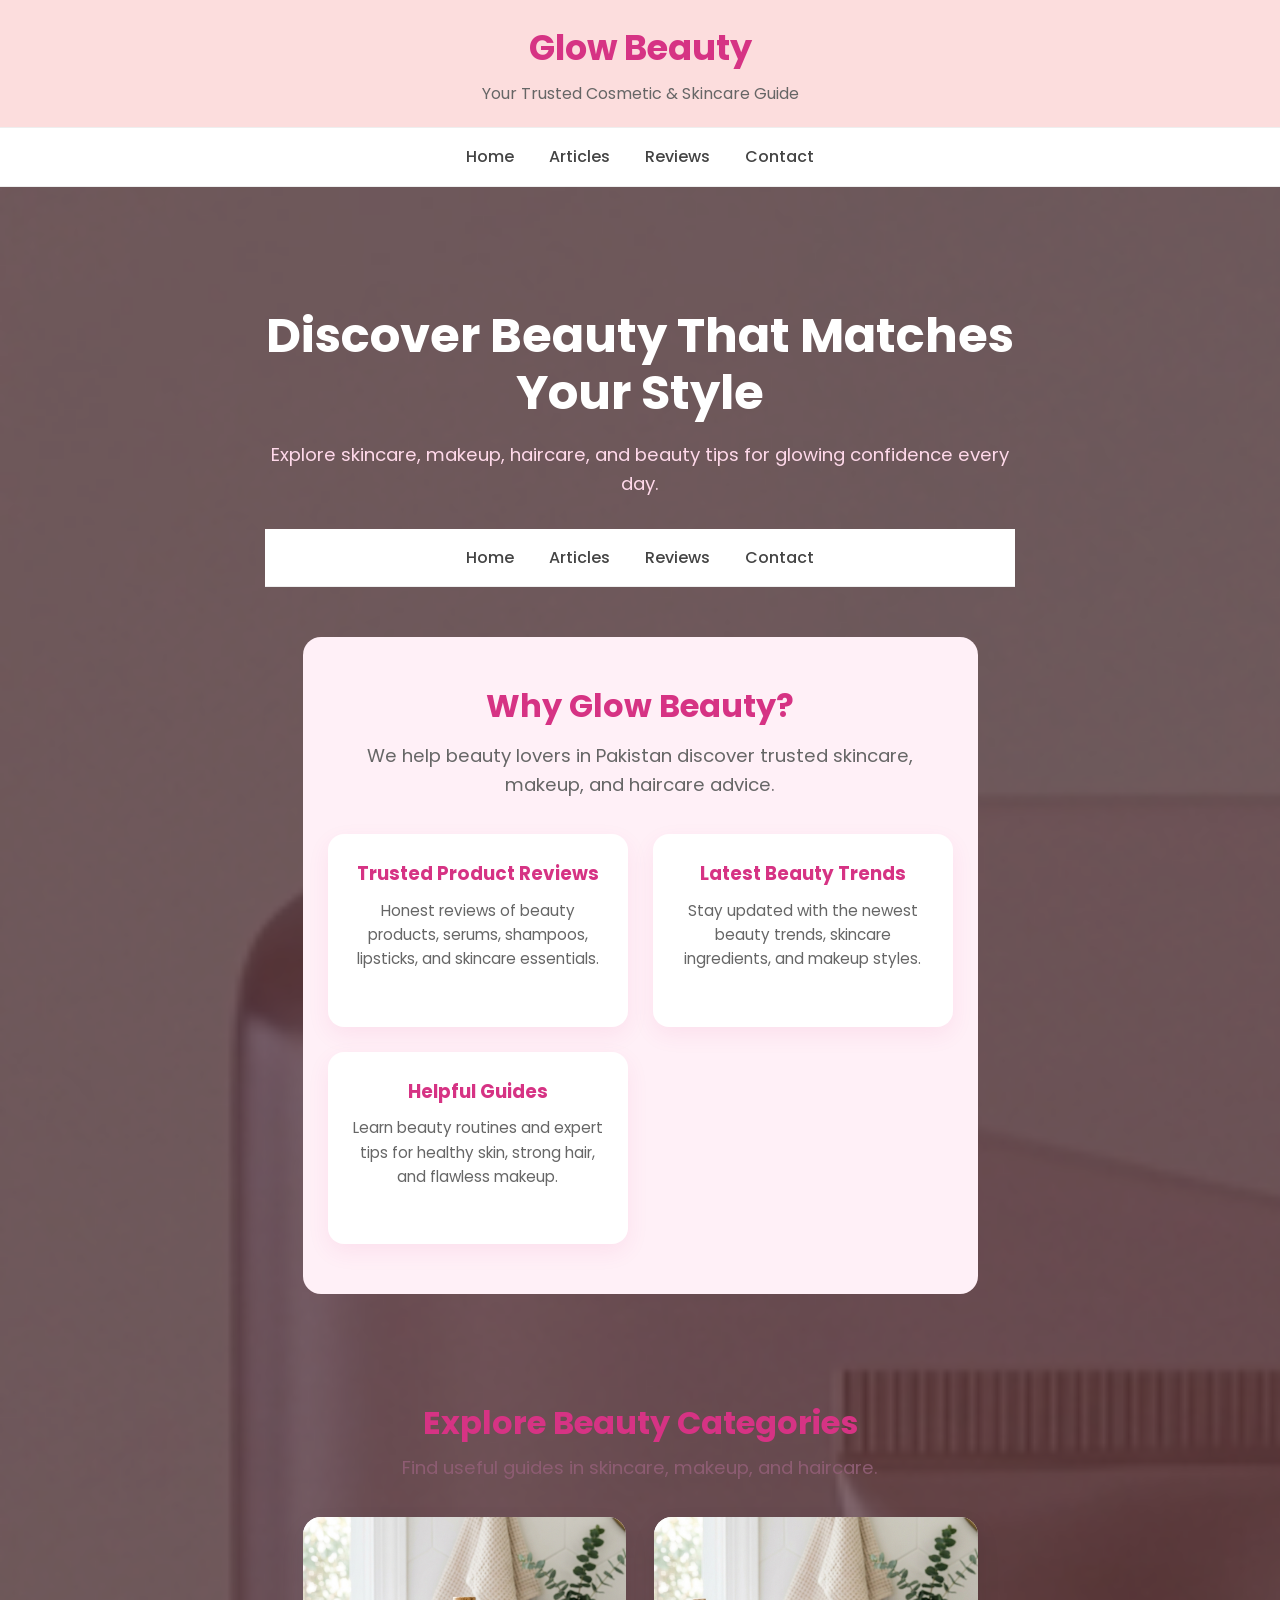
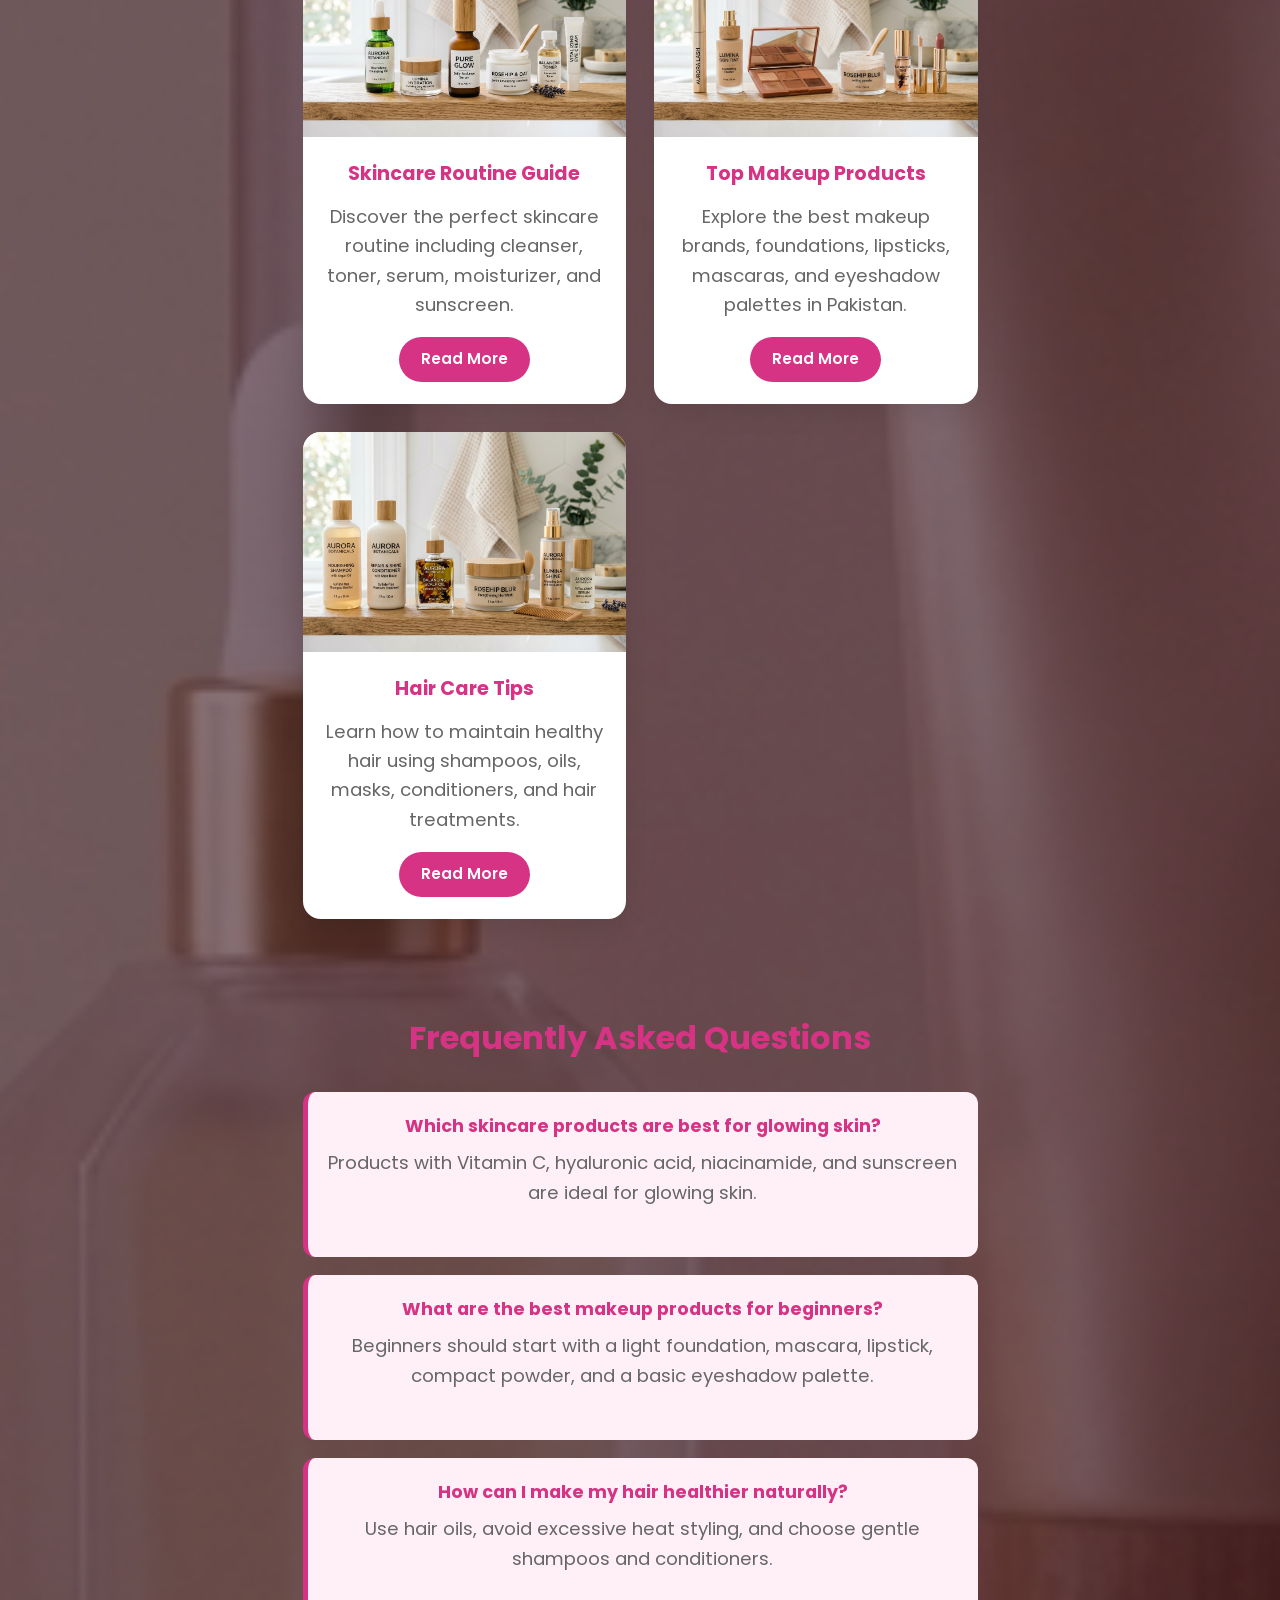
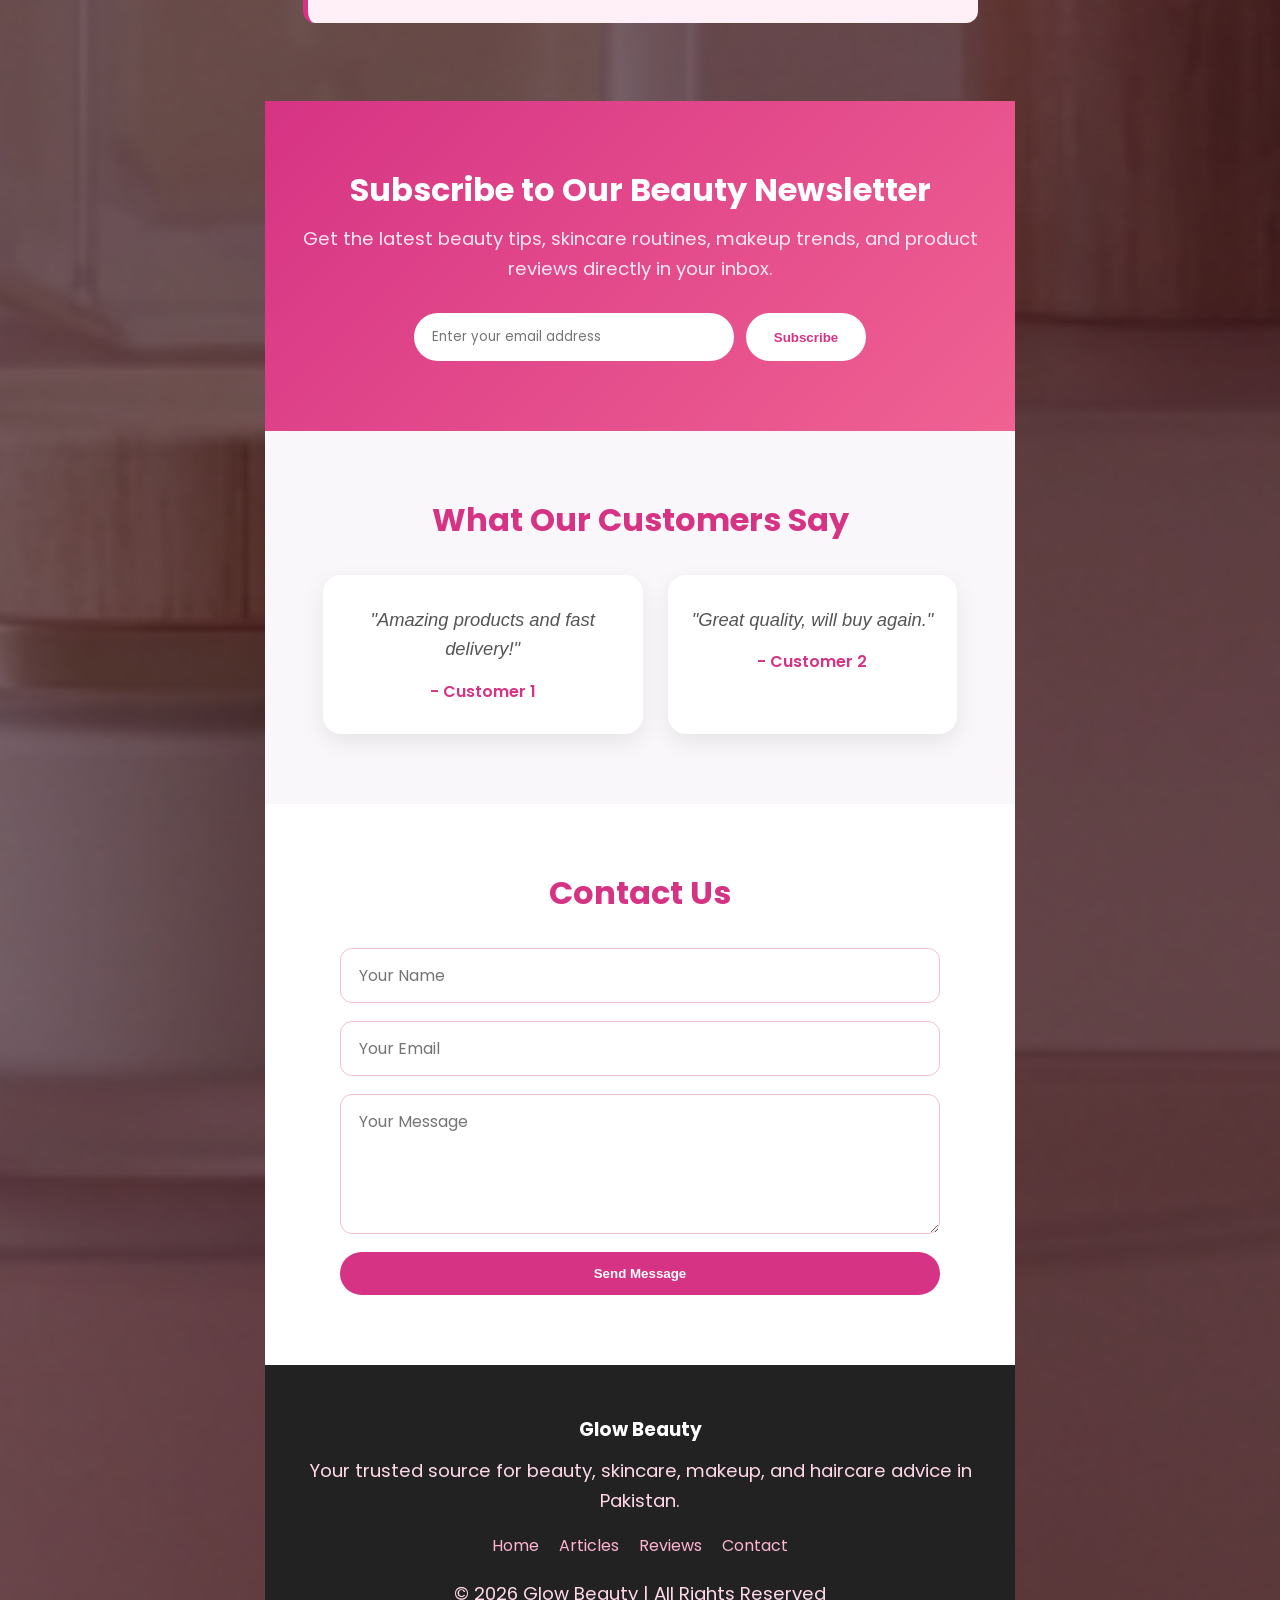
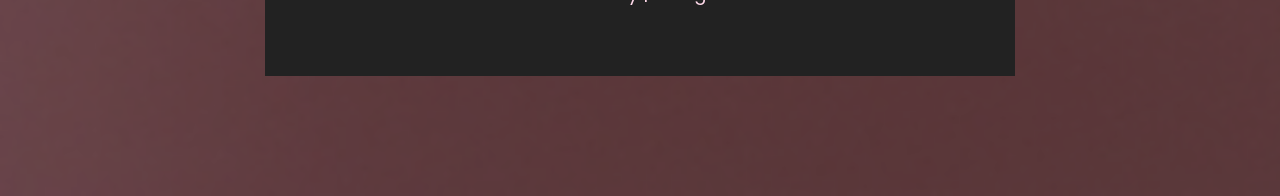
==== commit ee55eac9: "Update index.html" ====
--- a/index.html
+++ b/index.html
@@ -44,12 +44,12 @@
         Explore skincare, makeup, haircare, and beauty tips for glowing confidence every day.
       </p>
 
-      <div class="hero-buttons">
-        <a href="#articles" class="btn">Explore Articles</a>
-        <a href="#reviews" class="btn secondary-btn">Read Reviews</a>
-      </div>
-    </div>
-  </section>
+     <nav class="navbar">
+  <a href="index.html">Home</a>
+  <a href="articles.html">Articles</a>
+  <a href="reviews.html">Reviews</a>
+  <a href="contact.html">Contact</a>
+</nav>
 
   <main class="container">
 
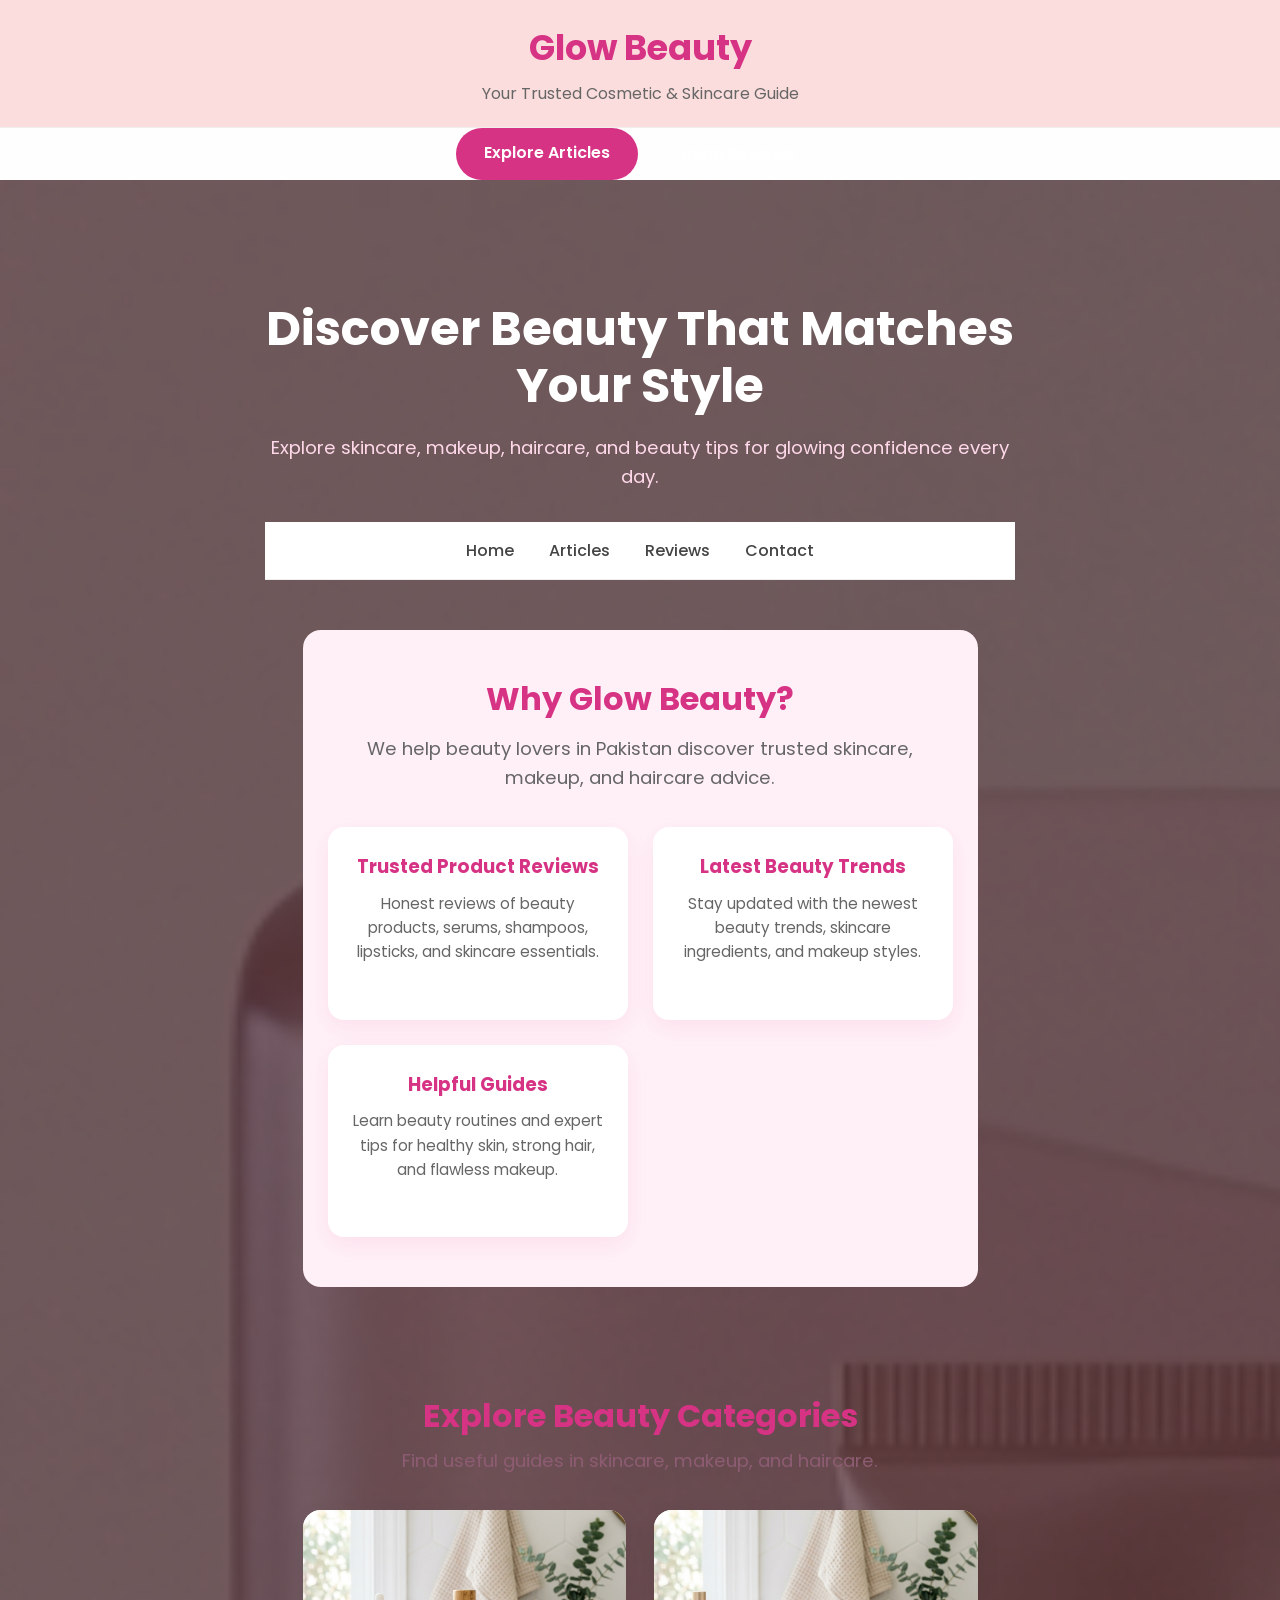
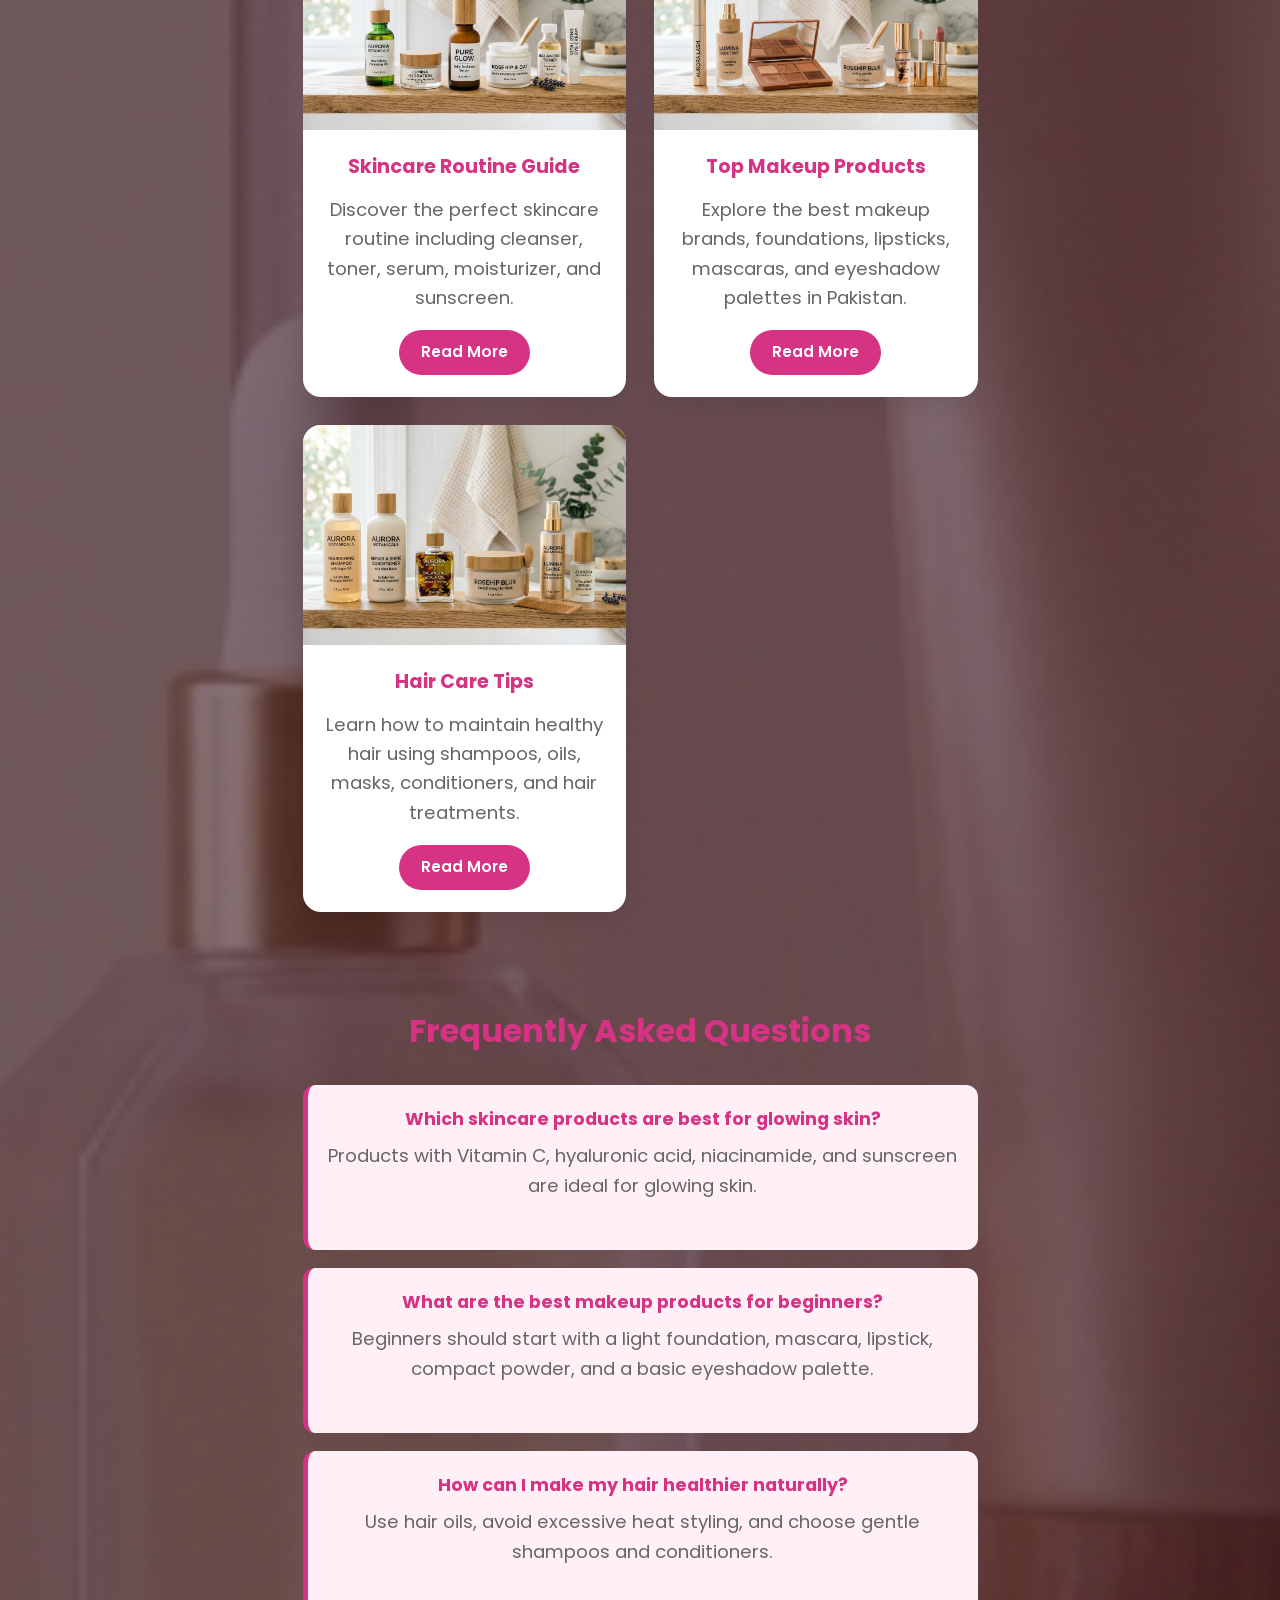
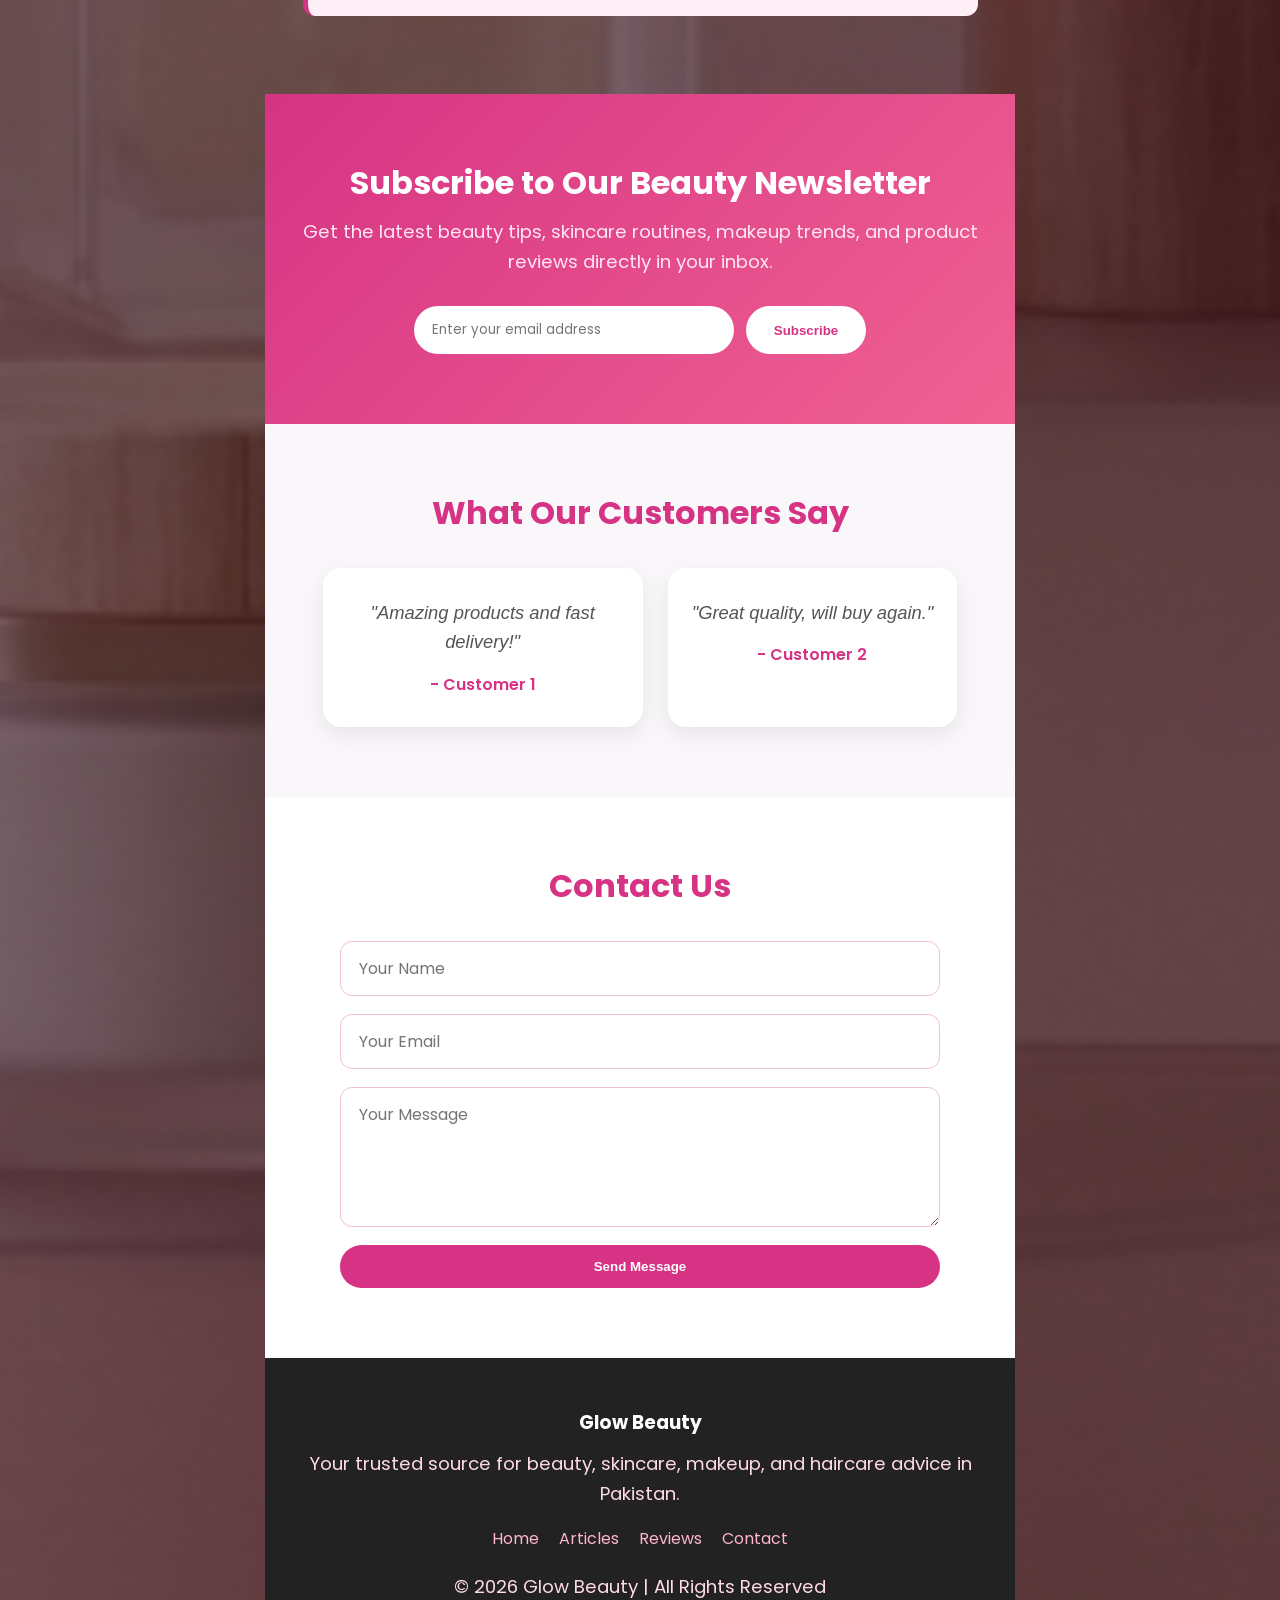
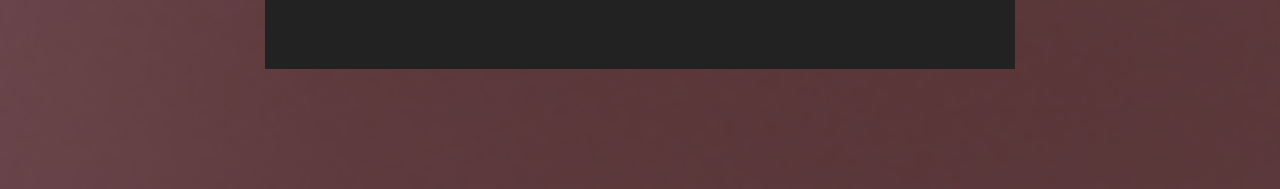
==== commit 04e216d2: "Update index.html" ====
--- a/index.html
+++ b/index.html
@@ -28,13 +28,12 @@
     </div>
   </header>
 
-  <!-- Navigation -->
-  <nav class="navbar">
-    <a href="index.html">Home</a>
-    <a href="articles.html">Articles</a>
-    <a href="#reviews">Reviews</a>
-    <a href="#contact">Contact</a>
-  </nav>
+   <div class="hero-buttons">
+        <a href="#articles" class="btn">Explore Articles</a>
+        <a href="#reviews" class="btn secondary-btn">Read Reviews</a>
+      </div>
+    </div>
+  </section> 
 
   <!-- Hero Section -->
   <section class="hero">
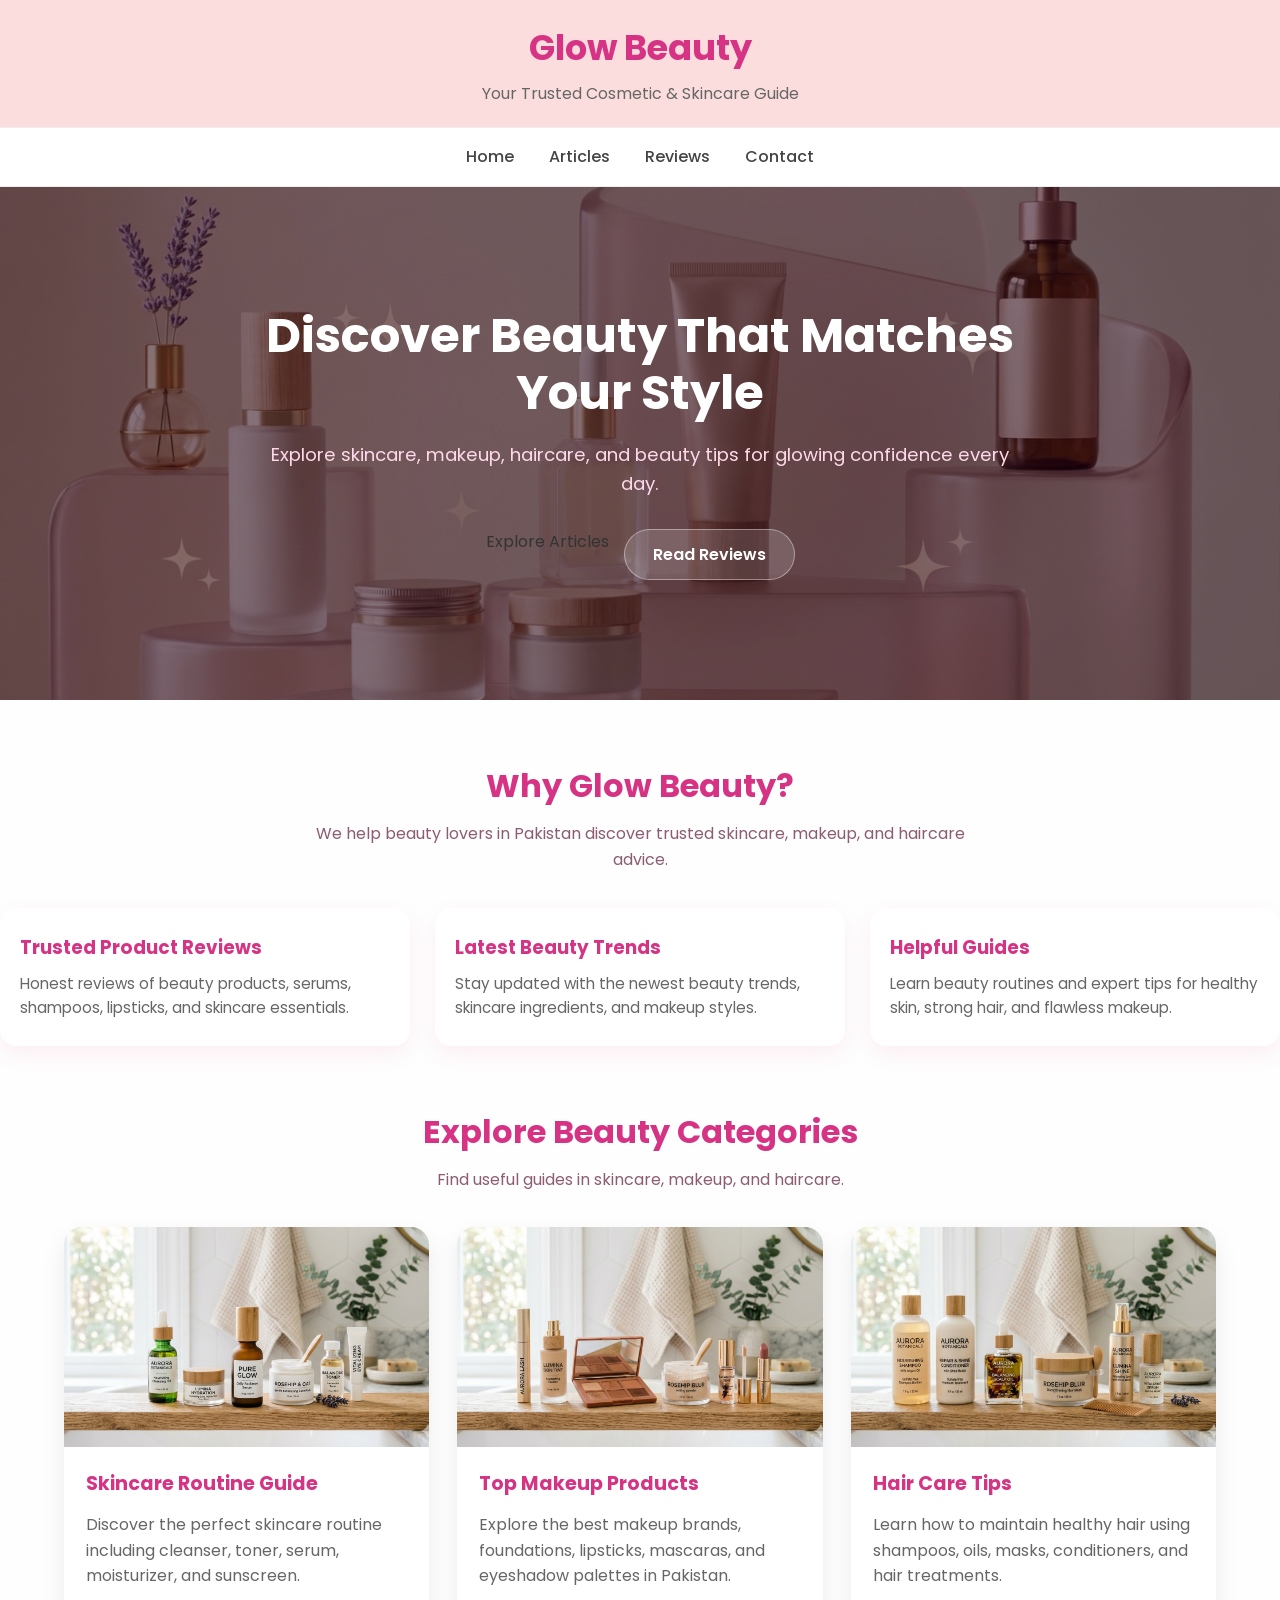
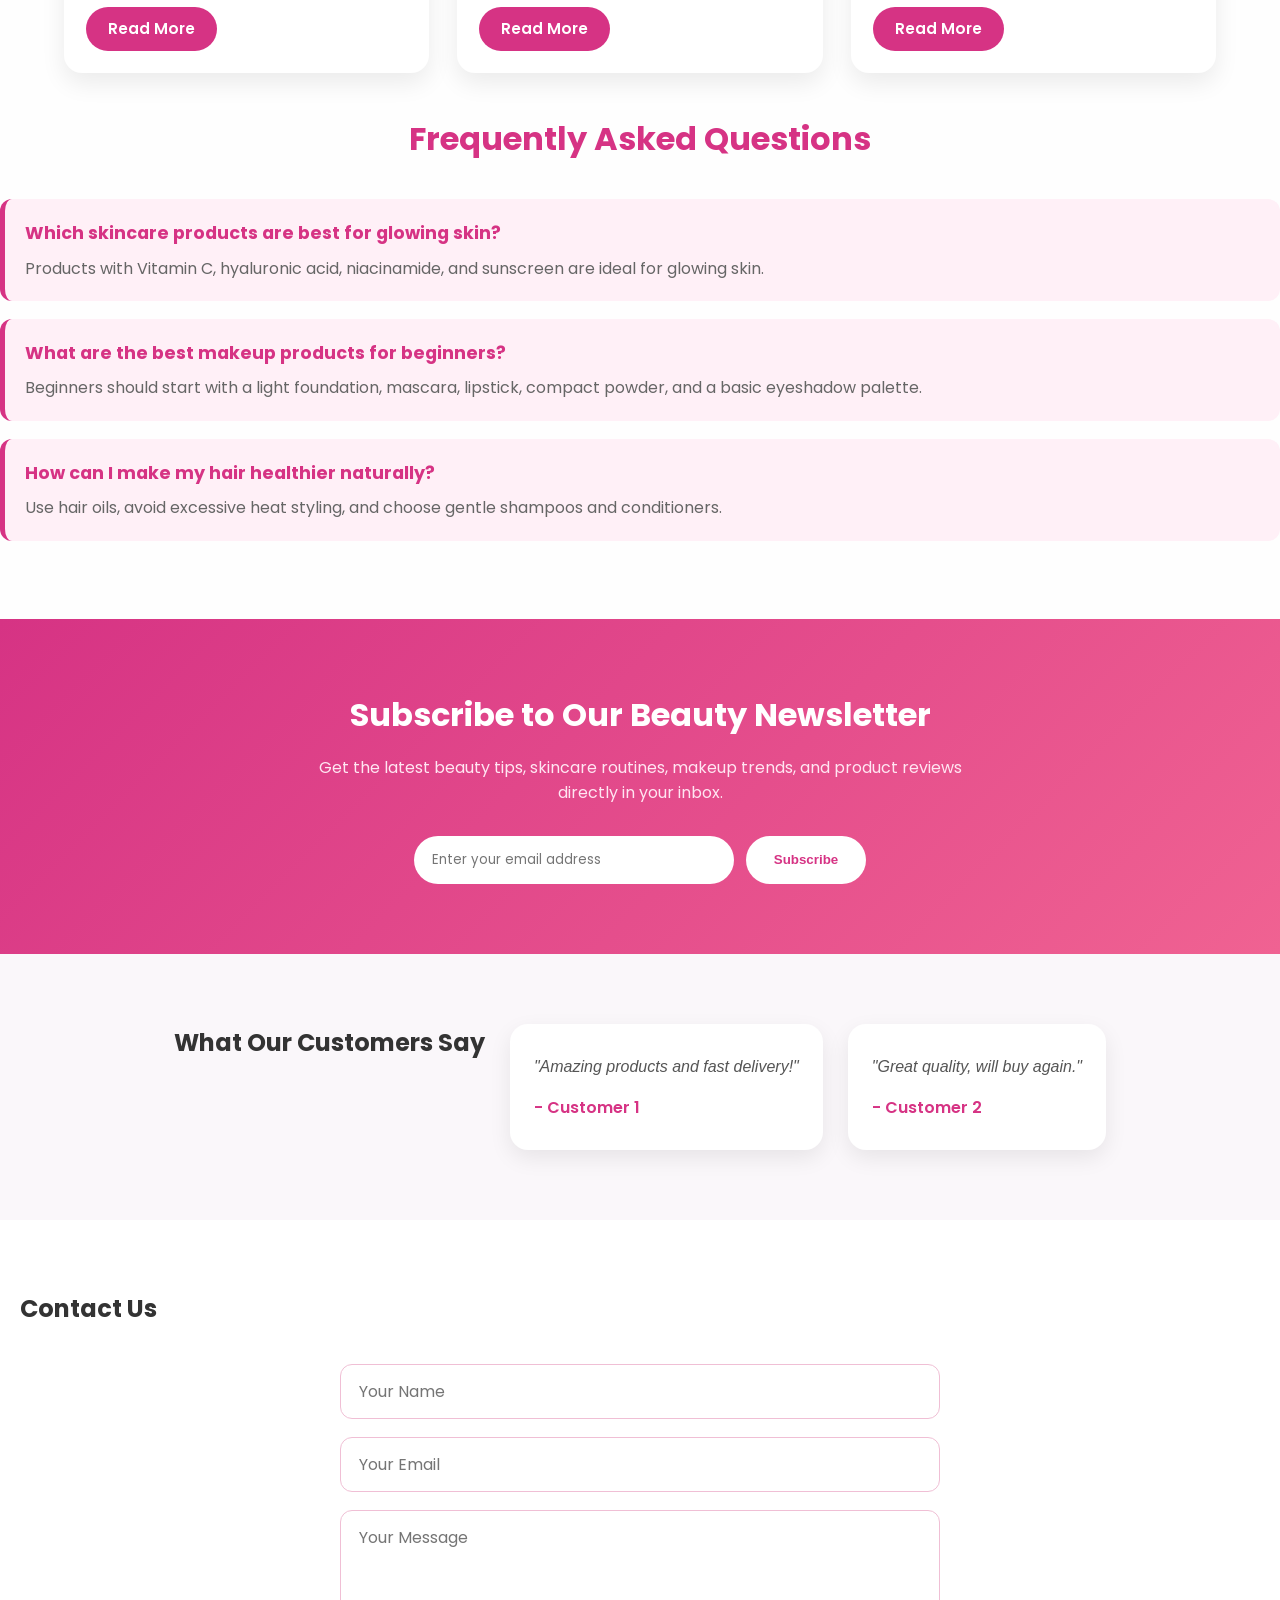
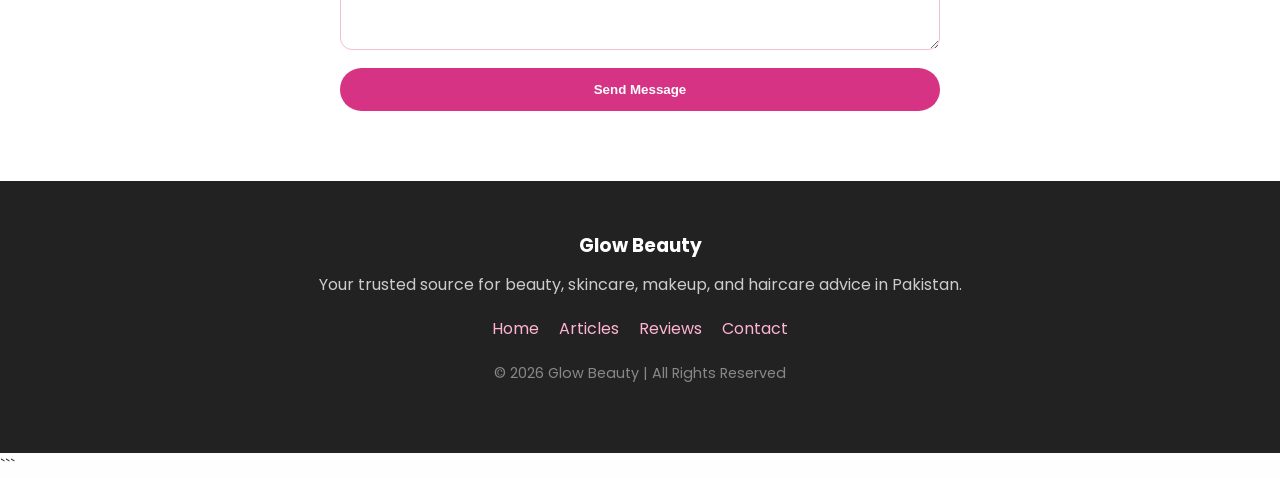
==== commit 234efccd: "Update index.html" ====
--- a/index.html
+++ b/index.html
@@ -3,12 +3,11 @@
 <head>
   <meta charset="UTF-8">
   <meta name="viewport" content="width=device-width, initial-scale=1.0">
-
-  <title>Glow Beauty | Skincare, Makeup & Haircare Tips in Pakistan</title>
-
-  <meta name="description" content="Glow Beauty helps women in Pakistan discover skincare routines, makeup tips, haircare advice, beauty product reviews, and cosmetic trends.">
-
-  <meta name="keywords" content="Glow Beauty Pakistan, skincare routine Pakistan, makeup products Pakistan, haircare tips, beauty blog Pakistan, cosmetic reviews">
+  <title>Glow Beauty Pakistan | Skincare, Makeup & Haircare Tips 2026</title>
+
+  <meta name="description" content="Glow Beauty Pakistan shares skincare tips, makeup ideas, haircare routines, beauty product reviews, and the latest cosmetic trends in Pakistan.">
+
+  <meta name="keywords" content="beauty products Pakistan, skincare routine, makeup products, haircare tips, beauty blog, Pakistani cosmetics, glowing skin, skincare products Pakistan">
 
   <meta name="author" content="Glow Beauty">
 
@@ -20,22 +19,20 @@
 </head>
 <body>
 
-  <!-- Header -->
   <header class="top-header">
     <div class="logo-section">
       <h1>Glow Beauty</h1>
-      <p>Your Trusted Cosmetic &amp; Skincare Guide</p>
+      <p>Your Trusted Cosmetic & Skincare Guide</p>
     </div>
   </header>
 
-   <div class="hero-buttons">
-        <a href="#articles" class="btn">Explore Articles</a>
-        <a href="#reviews" class="btn secondary-btn">Read Reviews</a>
-      </div>
-    </div>
-  </section> 
-
-  <!-- Hero Section -->
+  <nav class="navbar">
+    <a href="index.html">Home</a>
+    <a href="articles.html">Articles</a>
+    <a href="reviews.html">Reviews</a>
+    <a href="contact us.html">Contact</a>
+  </nav>
+
   <section class="hero">
     <div class="hero-content">
       <h2>Discover Beauty That Matches Your Style</h2>
@@ -43,124 +40,116 @@
         Explore skincare, makeup, haircare, and beauty tips for glowing confidence every day.
       </p>
 
-     <nav class="navbar">
-  <a href="index.html">Home</a>
-  <a href="articles.html">Articles</a>
-  <a href="reviews.html">Reviews</a>
-  <a href="contact.html">Contact</a>
-</nav>
+      <div class="hero-buttons">
+        <a href="articles.html" class="primary-btn">Explore Articles</a>
+        <a href="reviews.html" class="secondary-btn">Read Reviews</a>
+      </div>
+    </div>
+  </section>
+
+  <section class="featured-section">
+    <div class="section-title">
+      <h2>Why Glow Beauty?</h2>
+      <p>
+        We help beauty lovers in Pakistan discover trusted skincare, makeup, and haircare advice.
+      </p>
+    </div>
+
+    <div class="feature-grid">
+      <div class="feature-card">
+        <h3>Trusted Product Reviews</h3>
+        <p>
+          Honest reviews of beauty products, serums, shampoos, lipsticks, and skincare essentials.
+        </p>
+      </div>
+
+      <div class="feature-card">
+        <h3>Latest Beauty Trends</h3>
+        <p>
+          Stay updated with the newest beauty trends, skincare ingredients, and makeup styles.
+        </p>
+      </div>
+
+      <div class="feature-card">
+        <h3>Helpful Guides</h3>
+        <p>
+          Learn beauty routines and expert tips for healthy skin, strong hair, and flawless makeup.
+        </p>
+      </div>
+    </div>
+  </section>
 
   <main class="container">
-
-    <!-- Why Glow Beauty -->
-    <section class="highlight-box">
-      <h2>Why Glow Beauty?</h2>
-      <p>
-        We help beauty lovers in Pakistan discover trusted skincare, makeup, and haircare advice.
-      </p>
-
-      <div class="feature-grid">
-        <div class="feature-card">
-          <h3>Trusted Product Reviews</h3>
+    <div class="section-title">
+      <h2>Explore Beauty Categories</h2>
+      <p>Find useful guides in skincare, makeup, and haircare.</p>
+    </div>
+
+    <div class="articles-grid">
+
+      <div class="card">
+        <img src="skincare.png" alt="Skincare Routine Products">
+        <div class="card-content">
+          <h3>Skincare Routine Guide</h3>
           <p>
-            Honest reviews of beauty products, serums, shampoos, lipsticks, and skincare essentials.
+            Discover the perfect skincare routine including cleanser, toner, serum, moisturizer, and sunscreen.
           </p>
+          <a href="skincare.html" class="btn">Read More</a>
         </div>
-
-        <div class="feature-card">
-          <h3>Latest Beauty Trends</h3>
+      </div>
+
+      <div class="card">
+        <img src="makeup.png" alt="Top Makeup Products in Pakistan">
+        <div class="card-content">
+          <h3>Top Makeup Products</h3>
           <p>
-            Stay updated with the newest beauty trends, skincare ingredients, and makeup styles.
+            Explore the best makeup brands, foundations, lipsticks, mascaras, and eyeshadow palettes in Pakistan.
           </p>
+          <a href="makeup.html" class="btn">Read More</a>
         </div>
-
-        <div class="feature-card">
-          <h3>Helpful Guides</h3>
+      </div>
+
+      <div class="card">
+        <img src="haircare.png" alt="Haircare Tips and Products">
+        <div class="card-content">
+          <h3>Hair Care Tips</h3>
           <p>
-            Learn beauty routines and expert tips for healthy skin, strong hair, and flawless makeup.
+            Learn how to maintain healthy hair using shampoos, oils, masks, conditioners, and hair treatments.
           </p>
+          <a href="haircare.html" class="btn">Read More</a>
         </div>
       </div>
-    </section>
-
-    <!-- Articles Section -->
-    <section id="articles" class="featured-section">
-      <div class="section-title">
-        <h2>Explore Beauty Categories</h2>
-        <p>
-          Find useful guides in skincare, makeup, and haircare.
-        </p>
-      </div>
-
-      <div class="articles-grid">
-
-        <div class="card">
-          <img src="skincare.png" alt="Skincare Routine Products">
-          <div class="card-content">
-            <h3>Skincare Routine Guide</h3>
-            <p>
-              Discover the perfect skincare routine including cleanser, toner, serum, moisturizer, and sunscreen.
-            </p>
-            <a href="skincare.html" class="btn">Read More</a>
-          </div>
-        </div>
-
-        <div class="card">
-          <img src="makeup.png" alt="Top Makeup Products in Pakistan">
-          <div class="card-content">
-            <h3>Top Makeup Products</h3>
-            <p>
-              Explore the best makeup brands, foundations, lipsticks, mascaras, and eyeshadow palettes in Pakistan.
-            </p>
-            <a href="makeup.html" class="btn">Read More</a>
-          </div>
-        </div>
-
-        <div class="card">
-          <img src="haircare.png" alt="Haircare Tips and Products">
-          <div class="card-content">
-            <h3>Hair Care Tips</h3>
-            <p>
-              Learn how to maintain healthy hair using shampoos, oils, masks, conditioners, and hair treatments.
-            </p>
-            <a href="haircare.html" class="btn">Read More</a>
-          </div>
-        </div>
-
-      </div>
-    </section>
-
-    <!-- FAQ Section -->
-    <section class="faq-section">
-      <div class="section-title">
-        <h2>Frequently Asked Questions</h2>
-      </div>
-
-      <div class="faq-item">
-        <h3>Which skincare products are best for glowing skin?</h3>
-        <p>
-          Products with Vitamin C, hyaluronic acid, niacinamide, and sunscreen are ideal for glowing skin.
-        </p>
-      </div>
-
-      <div class="faq-item">
-        <h3>What are the best makeup products for beginners?</h3>
-        <p>
-          Beginners should start with a light foundation, mascara, lipstick, compact powder, and a basic eyeshadow palette.
-        </p>
-      </div>
-
-      <div class="faq-item">
-        <h3>How can I make my hair healthier naturally?</h3>
-        <p>
-          Use hair oils, avoid excessive heat styling, and choose gentle shampoos and conditioners.
-        </p>
-      </div>
-    </section>
-
+
+    </div>
   </main>
 
-  <!-- Newsletter -->
+  <section class="faq-section">
+    <div class="section-title">
+      <h2>Frequently Asked Questions</h2>
+    </div>
+
+    <div class="faq-item">
+      <h3>Which skincare products are best for glowing skin?</h3>
+      <p>
+        Products with Vitamin C, hyaluronic acid, niacinamide, and sunscreen are ideal for glowing skin.
+      </p>
+    </div>
+
+    <div class="faq-item">
+      <h3>What are the best makeup products for beginners?</h3>
+      <p>
+        Beginners should start with a light foundation, mascara, lipstick, compact powder, and a basic eyeshadow palette.
+      </p>
+    </div>
+
+    <div class="faq-item">
+      <h3>How can I make my hair healthier naturally?</h3>
+      <p>
+        Use hair oils, avoid excessive heat styling, and choose gentle shampoos and conditioners.
+      </p>
+    </div>
+  </section>
+
   <section class="newsletter">
     <h2>Subscribe to Our Beauty Newsletter</h2>
     <p>
@@ -168,68 +157,52 @@
     </p>
 
     <form class="newsletter-form">
-      <input type="email" placeholder="Enter your email address" required>
+      <input type="email" placeholder="Enter your email address">
       <button type="submit">Subscribe</button>
     </form>
   </section>
-
-  <!-- Reviews -->
-  <section id="reviews">
-    <div class="container">
-      <div class="section-title">
-        <h2>What Our Customers Say</h2>
-      </div>
-
-      <div class="reviews-container">
-        <div class="review-card">
-          <p>"Amazing products and fast delivery!"</p>
-          <span>- Customer 1</span>
-        </div>
-
-        <div class="review-card">
-          <p>"Great quality, will buy again."</p>
-          <span>- Customer 2</span>
-        </div>
-      </div>
-    </div>
-  </section>
-
-  <!-- Contact -->
-  <section id="contact">
-    <div class="container">
-      <div class="section-title">
-        <h2>Contact Us</h2>
-      </div>
-
-      <form>
-        <input type="text" placeholder="Your Name" required>
-        <input type="email" placeholder="Your Email" required>
-        <textarea placeholder="Your Message" required></textarea>
-        <button type="submit">Send Message</button>
-      </form>
-    </div>
-  </section>
-
-  <!-- Footer -->
+  <!-- Reviews Section -->
+<section id="reviews">
+  <div class="reviews-container">
+    <h2>What Our Customers Say</h2>
+    <div class="review-card">
+      <p>"Amazing products and fast delivery!"</p>
+      <span>- Customer 1</span>
+    </div>
+    <div class="review-card">
+      <p>"Great quality, will buy again."</p>
+      <span>- Customer 2</span>
+    </div>
+  </div>
+</section>
+
+<!-- Contact Us Section -->
+<section id="contact">
+  <h2>Contact Us</h2>
+  <form action="mailto:your-email@example.com" method="post">
+    <input type="text" name="name" placeholder="Your Name" required />
+    <input type="email" name="email" placeholder="Your Email" required />
+    <textarea name="message" placeholder="Your Message" required></textarea>
+    <button type="submit">Send Message</button>
+  </form>
+</section>
+
   <footer class="footer">
     <div class="footer-content">
       <h3>Glow Beauty</h3>
-      <p>
-        Your trusted source for beauty, skincare, makeup, and haircare advice in Pakistan.
-      </p>
+      <p>Your trusted source for beauty, skincare, makeup, and haircare advice in Pakistan.</p>
 
       <div class="footer-links">
         <a href="index.html">Home</a>
-        <a href="#articles">Articles</a>
-        <a href="#reviews">Reviews</a>
-        <a href="#contact">Contact</a>
-      </div>
-
-      <p class="copyright">
-        © 2026 Glow Beauty | All Rights Reserved
-      </p>
+        <a href="articles.html">Articles</a>
+        <a href="reviews.html">Reviews</a>
+        <a href="contact us.html">Contact</a>
+      </div>
+
+      <p class="copyright">© 2026 Glow Beauty | All Rights Reserved</p>
     </div>
   </footer>
 
 </body>
 </html>
+```
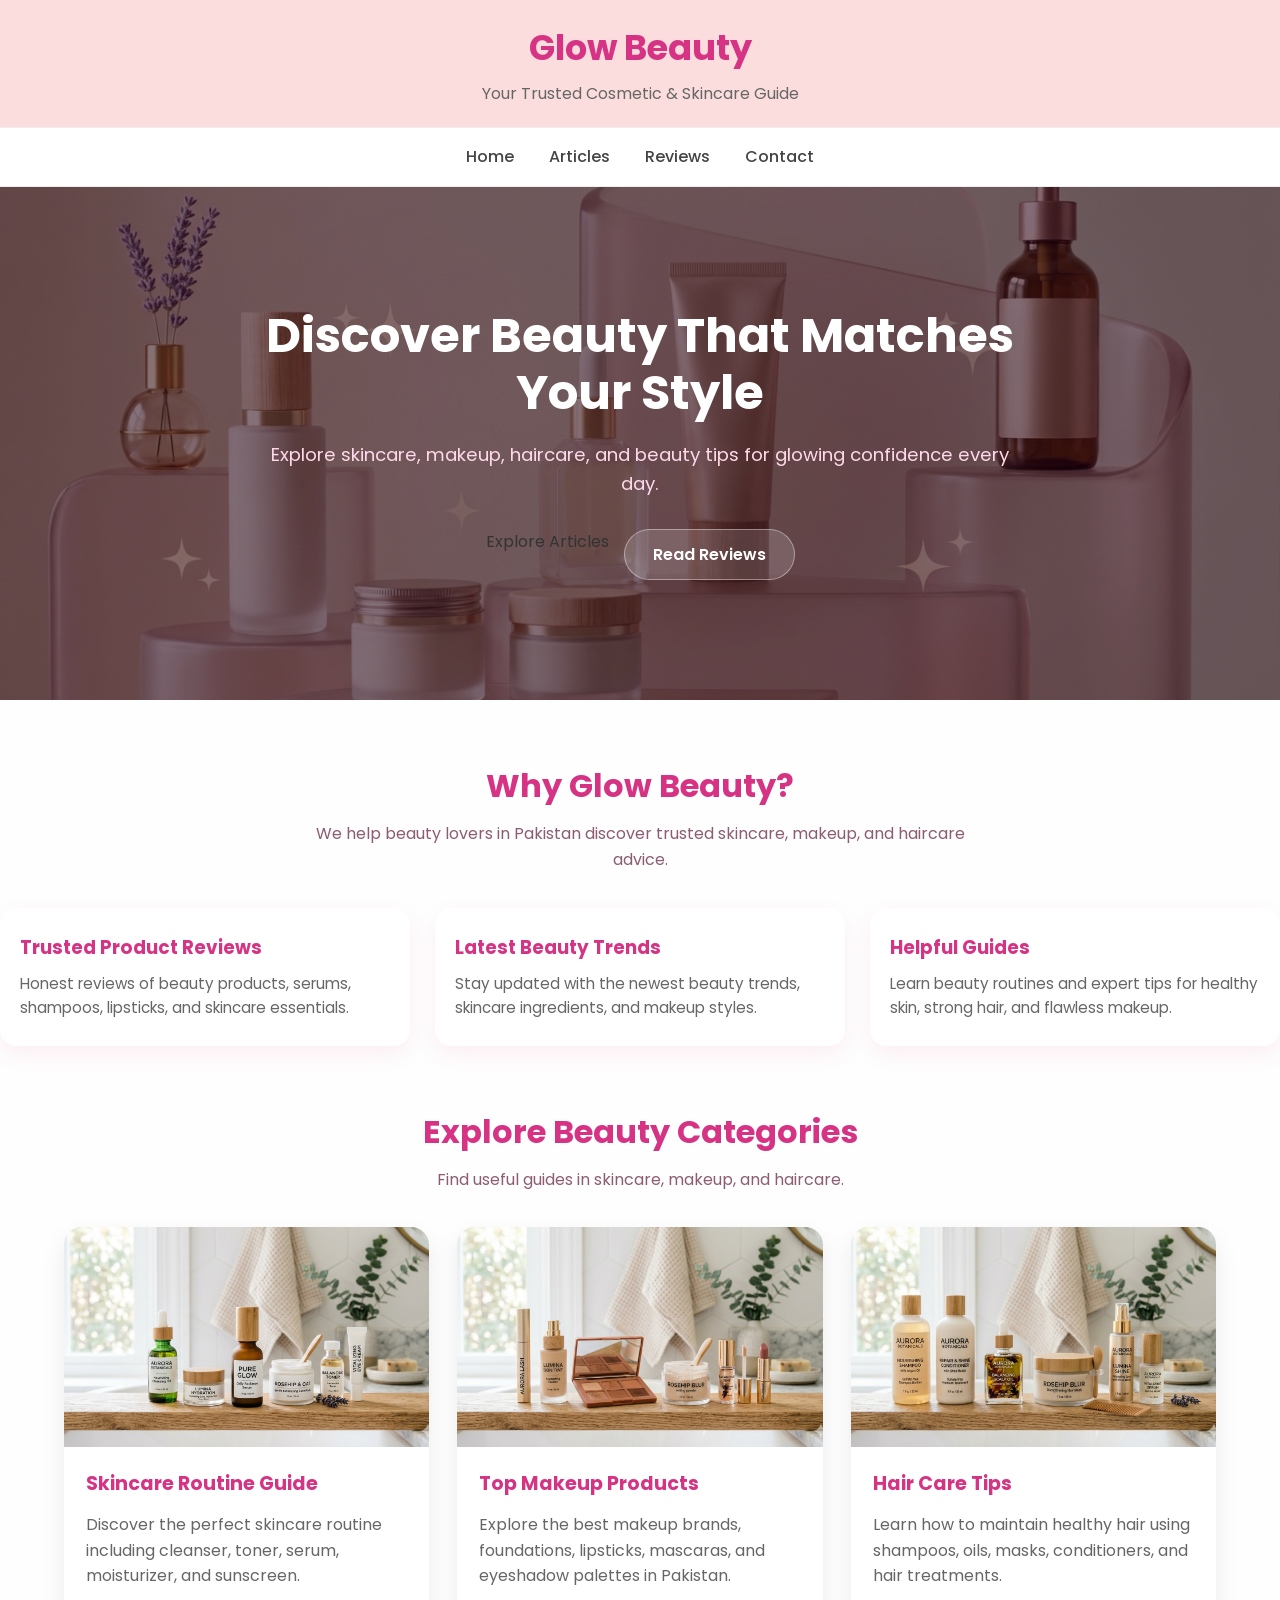
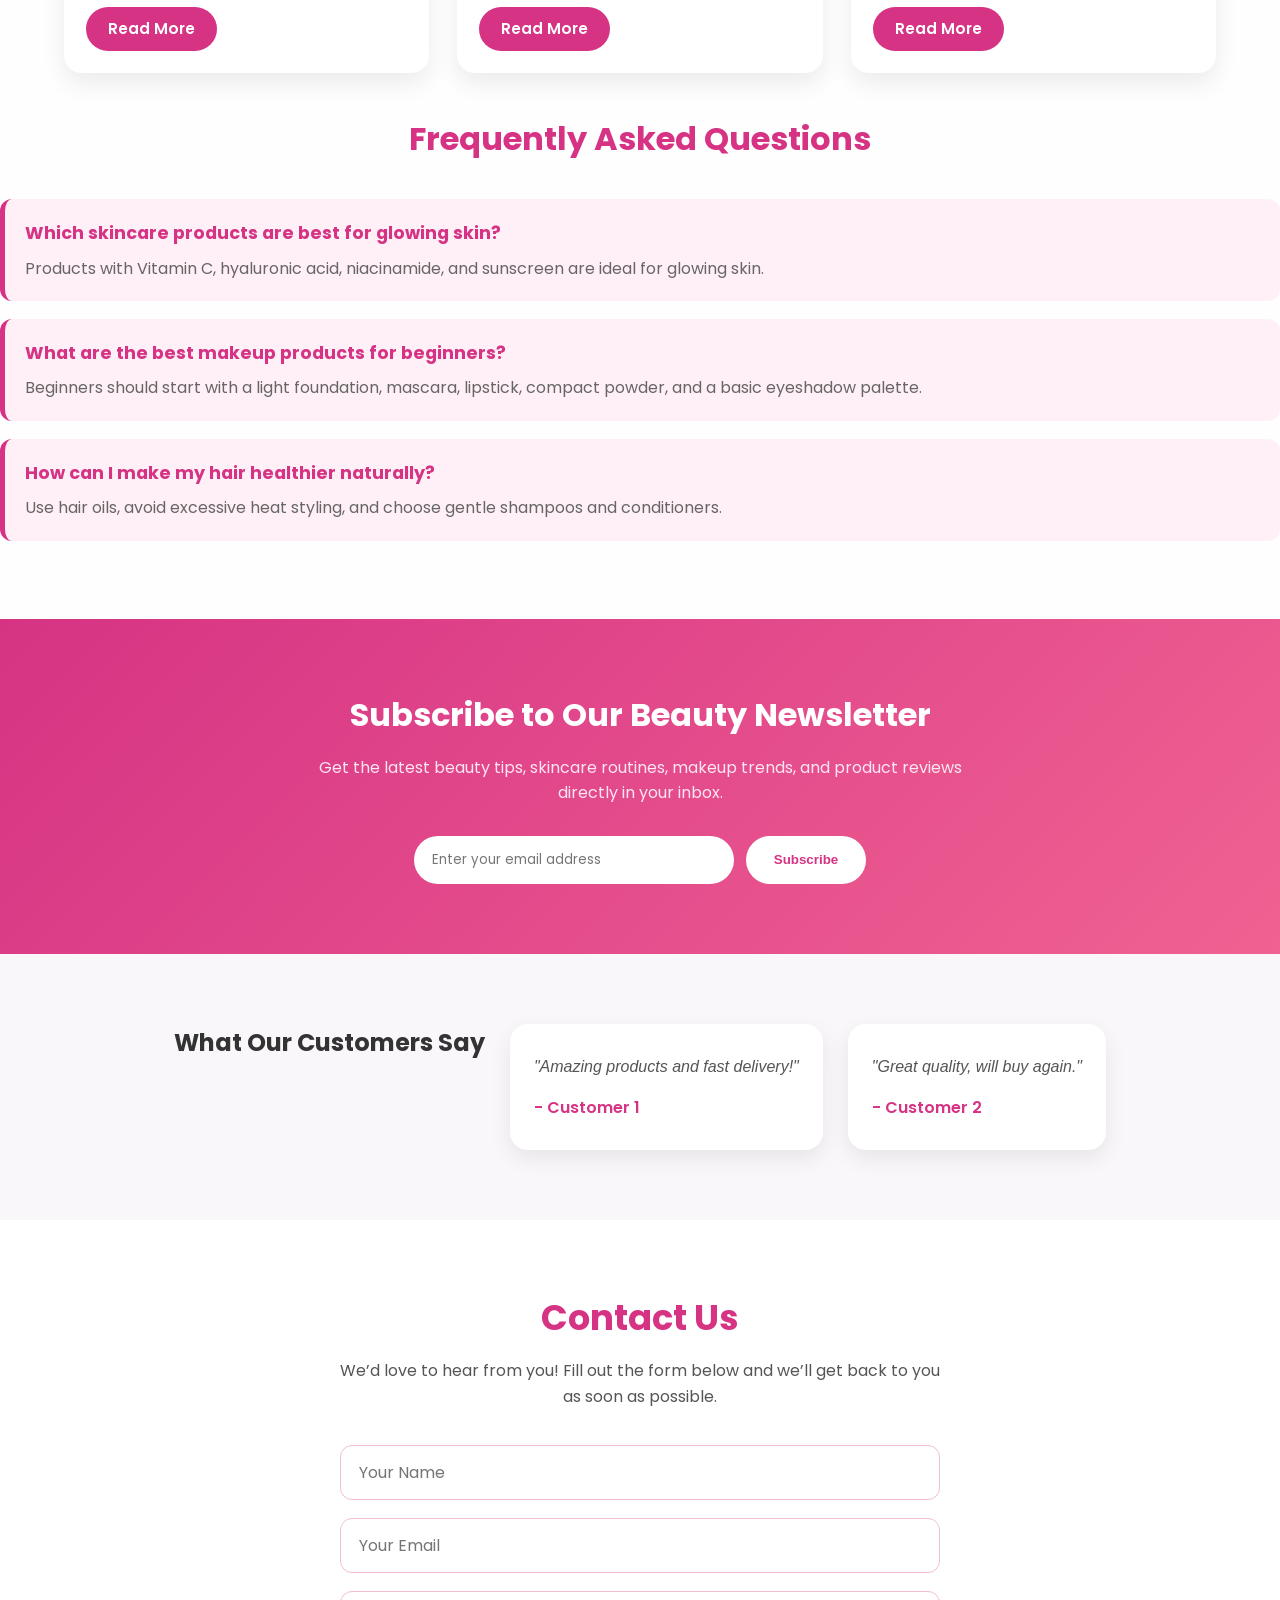
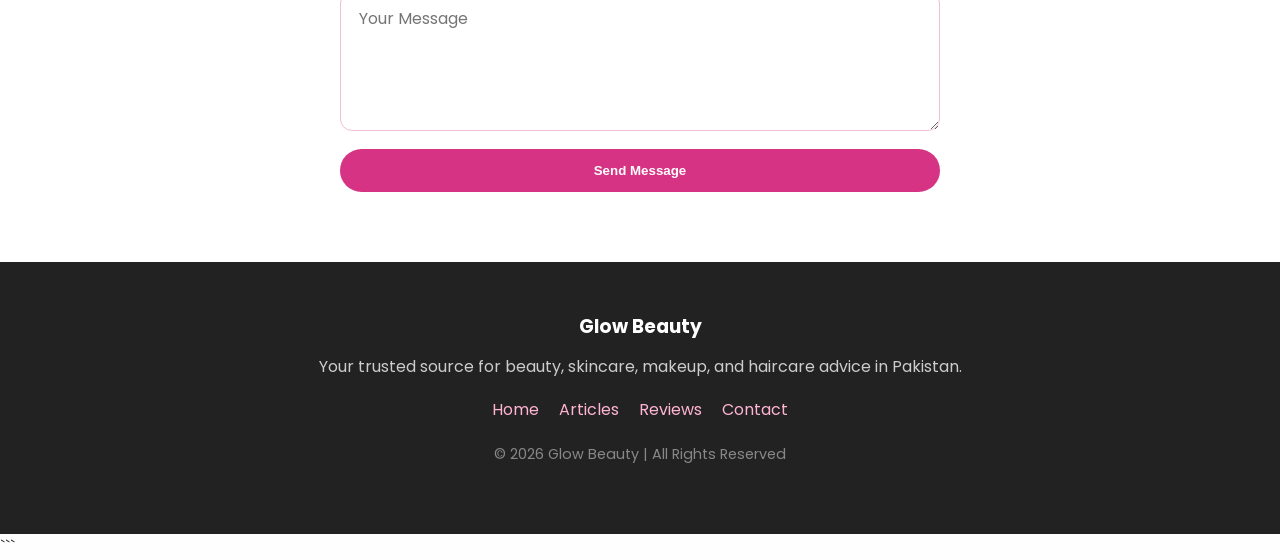
==== commit f47e8c00: "Update index.html" ====
--- a/index.html
+++ b/index.html
@@ -178,13 +178,17 @@
 
 <!-- Contact Us Section -->
 <section id="contact">
-  <h2>Contact Us</h2>
-  <form action="mailto:your-email@example.com" method="post">
-    <input type="text" name="name" placeholder="Your Name" required />
-    <input type="email" name="email" placeholder="Your Email" required />
-    <textarea name="message" placeholder="Your Message" required></textarea>
-    <button type="submit">Send Message</button>
-  </form>
+  <div class="container">
+    <h2>Contact Us</h2>
+    <p>We’d love to hear from you! Fill out the form below and we’ll get back to you as soon as possible.</p>
+
+    <form>
+      <input type="text" name="name" placeholder="Your Name" required>
+      <input type="email" name="email" placeholder="Your Email" required>
+      <textarea name="message" placeholder="Your Message" required></textarea>
+      <button type="submit">Send Message</button>
+    </form>
+  </div>
 </section>
 
   <footer class="footer">
--- a/styles.css
+++ b/styles.css
@@ -433,11 +433,25 @@
 #contact {
   background: #fff;
   padding: 70px 20px;
+  text-align: center;
+}
+
+#contact h2 {
+  font-size: 2.2rem;
+  color: #d63384;
+  margin-bottom: 12px;
+}
+
+#contact p {
+  font-size: 1rem;
+  color: #555;
+  max-width: 600px;
+  margin: 0 auto 35px;
 }
 
 #contact form {
   max-width: 600px;
-  margin: 35px auto 0;
+  margin: 0 auto;
   display: flex;
   flex-direction: column;
   gap: 18px;
@@ -478,7 +492,6 @@
 #contact button:hover {
   background: #b0256c;
 }
-
 /* ===== FOOTER ===== */
 .footer {
   background: #222;
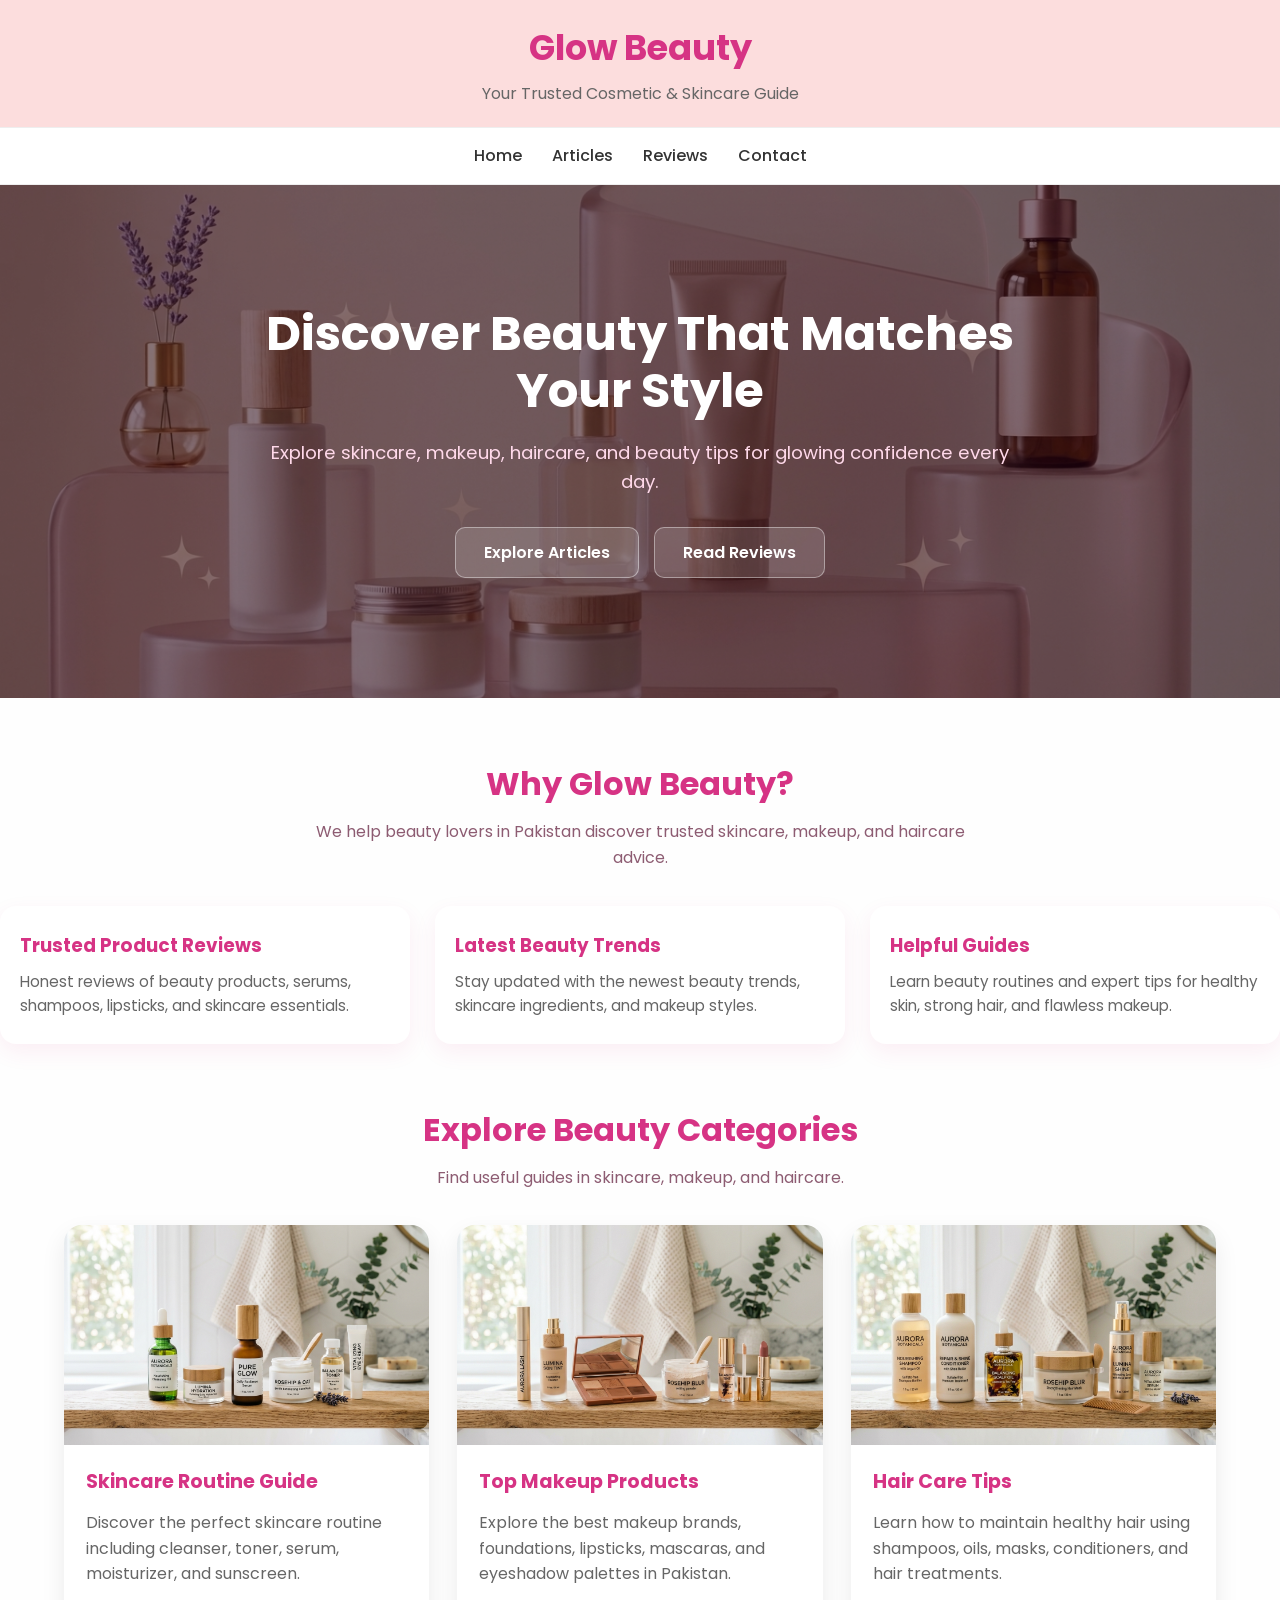
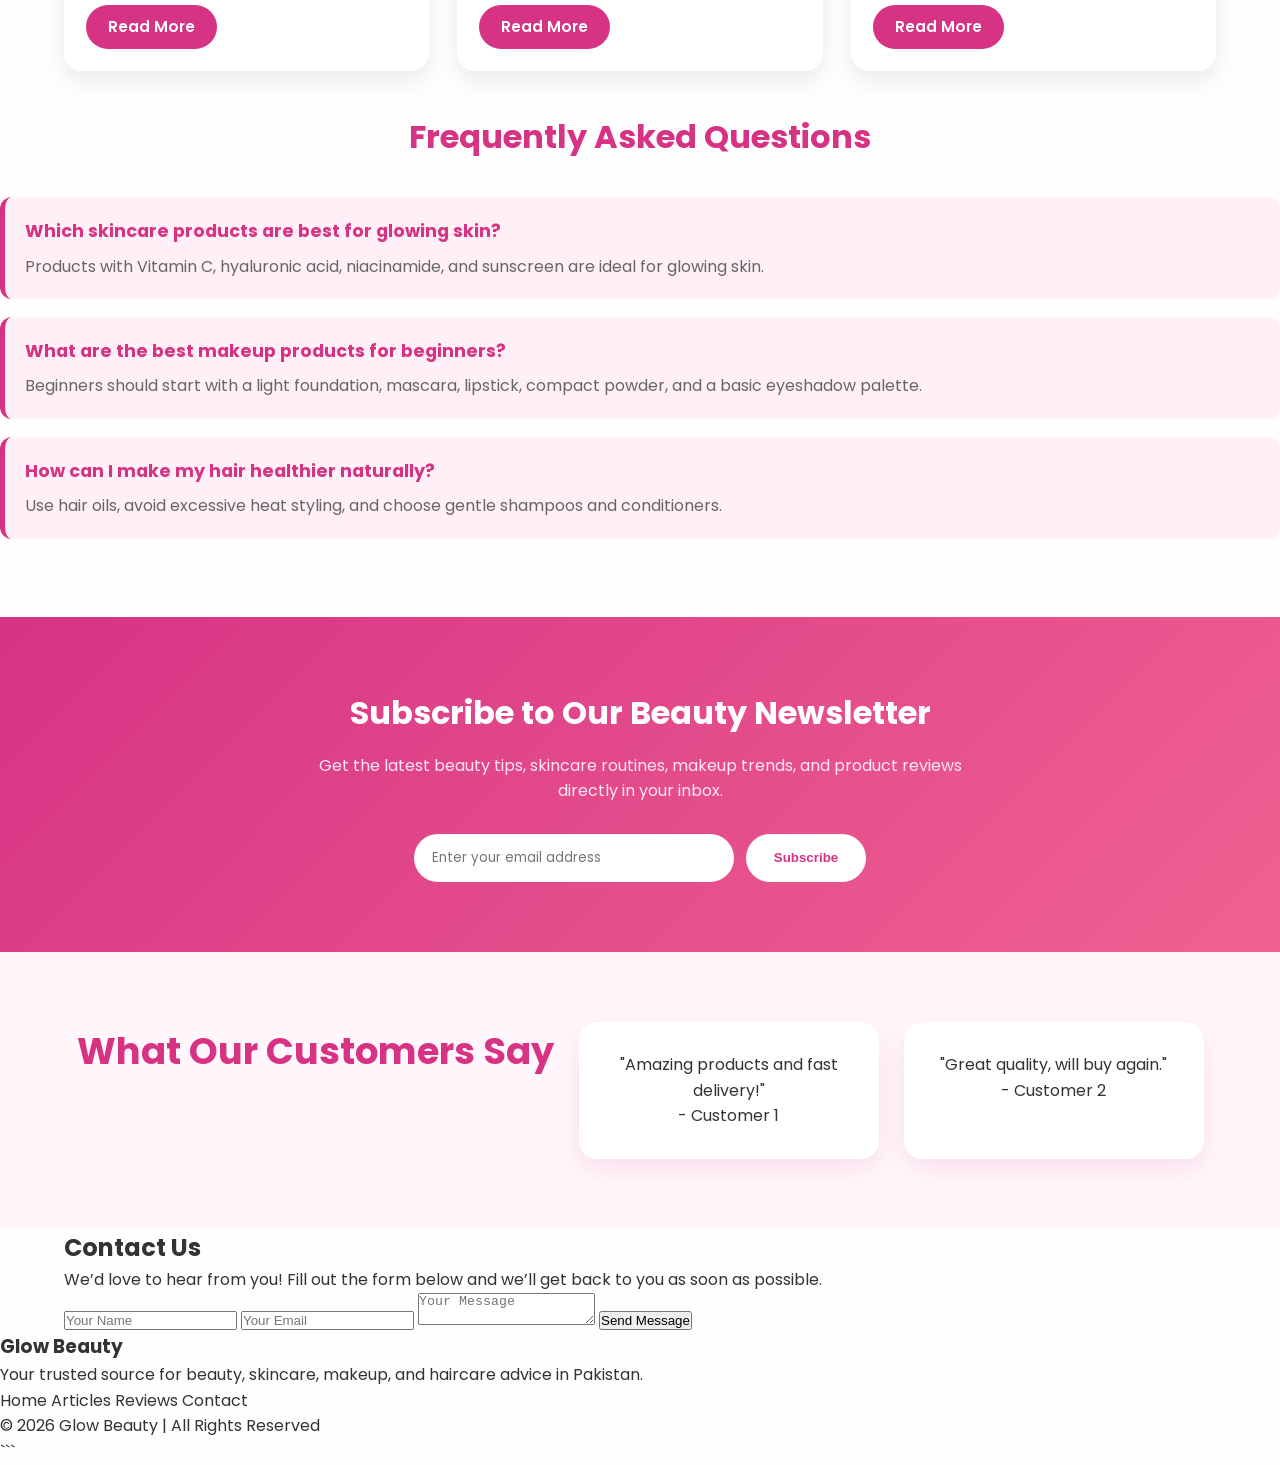
==== commit d8f7d10d: "Update index.html" ====
--- a/index.html
+++ b/index.html
@@ -1,22 +1,27 @@
 <!DOCTYPE html>
 <html lang="en">
+
 <head>
   <meta charset="UTF-8">
   <meta name="viewport" content="width=device-width, initial-scale=1.0">
   <title>Glow Beauty Pakistan | Skincare, Makeup & Haircare Tips 2026</title>
 
-  <meta name="description" content="Glow Beauty Pakistan shares skincare tips, makeup ideas, haircare routines, beauty product reviews, and the latest cosmetic trends in Pakistan.">
-
-  <meta name="keywords" content="beauty products Pakistan, skincare routine, makeup products, haircare tips, beauty blog, Pakistani cosmetics, glowing skin, skincare products Pakistan">
+  <meta name="description"
+    content="Glow Beauty Pakistan shares skincare tips, makeup ideas, haircare routines, beauty product reviews, and the latest cosmetic trends in Pakistan.">
+
+  <meta name="keywords"
+    content="beauty products Pakistan, skincare routine, makeup products, haircare tips, beauty blog, Pakistani cosmetics, glowing skin, skincare products Pakistan">
 
   <meta name="author" content="Glow Beauty">
 
   <link rel="preconnect" href="https://fonts.googleapis.com">
   <link rel="preconnect" href="https://fonts.gstatic.com" crossorigin>
-  <link href="https://fonts.googleapis.com/css2?family=Poppins:wght@300;400;500;600;700;800&display=swap" rel="stylesheet">
+  <link href="https://fonts.googleapis.com/css2?family=Poppins:wght@300;400;500;600;700;800&display=swap"
+    rel="stylesheet">
 
   <link rel="stylesheet" href="styles.css">
 </head>
+
 <body>
 
   <header class="top-header">
@@ -138,7 +143,8 @@
     <div class="faq-item">
       <h3>What are the best makeup products for beginners?</h3>
       <p>
-        Beginners should start with a light foundation, mascara, lipstick, compact powder, and a basic eyeshadow palette.
+        Beginners should start with a light foundation, mascara, lipstick, compact powder, and a basic eyeshadow
+        palette.
       </p>
     </div>
 
@@ -162,34 +168,34 @@
     </form>
   </section>
   <!-- Reviews Section -->
-<section id="reviews">
-  <div class="reviews-container">
-    <h2>What Our Customers Say</h2>
-    <div class="review-card">
-      <p>"Amazing products and fast delivery!"</p>
-      <span>- Customer 1</span>
-    </div>
-    <div class="review-card">
-      <p>"Great quality, will buy again."</p>
-      <span>- Customer 2</span>
-    </div>
-  </div>
-</section>
-
-<!-- Contact Us Section -->
-<section id="contact">
-  <div class="container">
-    <h2>Contact Us</h2>
-    <p>We’d love to hear from you! Fill out the form below and we’ll get back to you as soon as possible.</p>
-
-    <form>
-      <input type="text" name="name" placeholder="Your Name" required>
-      <input type="email" name="email" placeholder="Your Email" required>
-      <textarea name="message" placeholder="Your Message" required></textarea>
-      <button type="submit">Send Message</button>
-    </form>
-  </div>
-</section>
+  <section id="reviews">
+    <div class="reviews-container">
+      <h2>What Our Customers Say</h2>
+      <div class="review-card">
+        <p>"Amazing products and fast delivery!"</p>
+        <span>- Customer 1</span>
+      </div>
+      <div class="review-card">
+        <p>"Great quality, will buy again."</p>
+        <span>- Customer 2</span>
+      </div>
+    </div>
+  </section>
+
+  <!-- Contact Us Section -->
+  <section id="contact">
+    <div class="container">
+      <h2>Contact Us</h2>
+      <p>We’d love to hear from you! Fill out the form below and we’ll get back to you as soon as possible.</p>
+
+      <form>
+        <input type="text" name="name" placeholder="Your Name" required>
+        <input type="email" name="email" placeholder="Your Email" required>
+        <textarea name="message" placeholder="Your Message" required></textarea>
+        <button type="submit">Send Message</button>
+      </form>
+    </div>
+  </section>
 
   <footer class="footer">
     <div class="footer-content">
@@ -208,5 +214,6 @@
   </footer>
 
 </body>
+
 </html>
 ```
--- a/styles.css
+++ b/styles.css
@@ -124,25 +124,35 @@
   font-weight: 600;
   transition: 0.3s;
 }
+.hero-buttons .primary-btn {
+  display: inline-block;
+  padding: 12px 28px;
+  border-radius: 30px;
+  font-weight: 600;
+  transition: 0.3s;
+}
 
 .hero-buttons .btn {
   background: #d63384;
-  color: #fff;
+  color: #ed1c8b;
 }
 
 .hero-buttons .btn:hover {
   background: #b0256c;
 }
 
+.hero-buttons .primary-btn {
+  background: rgba(255,255,255,0.15);
+  color: #fff;
+  border: 1px solid rgba(255,255,255,0.4);
+  border-radius: 10px;
+}
+
 .hero-buttons .secondary-btn {
   background: rgba(255,255,255,0.15);
   color: #fff;
   border: 1px solid rgba(255,255,255,0.4);
-}
-
-.hero-buttons .secondary-btn:hover {
-  background: #fff;
-  color: #d63384;
+  border-radius: 10px;
 }
 
 /* ===== COMMON SECTION TITLE ===== */
@@ -218,7 +228,111 @@
 .featured-section {
   padding: 60px 0;
 }
-
+/* ===== HERO CONTACT SECTION ===== */
+.hero-contact {
+  background: linear-gradient(135deg, #ffdee9, #ffb6c1); /* soft pink gradient */
+  text-align: center;
+  padding: 100px 20px;
+  color: #d63357; /* dark pink text */
+}
+
+.hero-contact h1 {
+  font-size: 3rem;
+  margin-bottom: 15px;
+  font-weight: bold;
+}
+
+.hero-contact p {
+  font-size: 1.2rem;
+  max-width: 700px;
+  margin: 0 auto;
+  color: #a6003c;
+}
+
+/* ===== CONTACT FORM SECTION ===== */
+#contact-form {
+  background-color: #fff;
+  padding: 60px 20px;
+}
+
+#contact-form .container {
+  max-width: 600px;
+  margin: auto;
+}
+
+#contact-form form {
+  display: flex;
+  flex-direction: column;
+  gap: 20px;
+}
+
+#contact-form input,
+#contact-form textarea {
+  width: 100%;
+  padding: 14px 18px;
+  border: 1px solid #f0bfd5;
+  border-radius: 12px;
+  font-size: 1rem;
+  font-family: inherit;
+  outline: none;
+}
+
+#contact-form input:focus,
+#contact-form textarea:focus {
+  border-color: #d63384;
+}
+
+#contact-form textarea {
+  min-height: 140px;
+  resize: vertical;
+}
+
+#contact-form button {
+  background: #d63384;
+  color: #fff;
+  border: none;
+  padding: 14px;
+  border-radius: 30px;
+  font-weight: 600;
+  cursor: pointer;
+  transition: 0.3s;
+}
+
+#contact-form button:hover {
+  background: #b0256c;
+}
+
+/* ===== NAVBAR ===== */
+.navbar {
+  background-color: #fff;
+  display: flex;
+  justify-content: center;
+  gap: 30px;
+  padding: 15px 0;
+  border-bottom: 1px solid #eee;
+  flex-wrap: wrap;
+}
+
+.navbar a {
+  font-weight: 500;
+  color: #333;
+  transition: color 0.3s;
+}
+
+.navbar a:hover,
+.navbar a.active {
+  color: #d63384;
+}
+
+/* ===== RESPONSIVE ===== */
+@media (max-width: 768px) {
+  .hero-contact h1 {
+    font-size: 2rem;
+  }
+  .hero-contact p {
+    font-size: 1rem;
+  }
+}
 /* ===== ARTICLES GRID ===== */
 .articles-grid {
   display: grid;
@@ -399,59 +513,56 @@
 
 /* ===== REVIEWS ===== */
 #reviews {
-  background: #faf7fa;
   padding: 70px 20px;
+  background: #fff7fb;
+  text-align: center;
+}
+
+#reviews h2 {
+  font-size: 2.3rem;
+  color: #d63384;
+  margin-bottom: 40px;
 }
 
 .reviews-container {
   display: flex;
   justify-content: center;
+  gap: 25px;
   flex-wrap: wrap;
-  gap: 25px;
 }
 
 .review-card {
   background: #fff;
-  padding: 30px 24px;
+  padding: 30px 20px;
   border-radius: 18px;
-  max-width: 320px;
-  box-shadow: 0 8px 22px rgba(0,0,0,0.08);
-}
-
-.review-card p {
-  color: #555;
-  margin-bottom: 15px;
-  font-style: italic;
-}
-
-.review-card span {
-  color: #d63384;
-  font-weight: 600;
-}
-
+  width: 300px;
+  box-shadow: 0 10px 25px rgba(214, 51, 132, 0.12);
+  transition: 0.3s ease;
+}
+
+.review-card:hover {
+  transform: translateY(-8px);
+}
+
+.review-stars {
+  color: #f7b500;
+  font-size: 1.3rem;
+  margin-bottom: 12px;
+}
+
+.review-card h3 {
+  color: #d63384;
+  margin-bottom: 12px;
+  font-size:
 /* ===== CONTACT ===== */
 #contact {
   background: #fff;
   padding: 70px 20px;
-  text-align: center;
-}
-
-#contact h2 {
-  font-size: 2.2rem;
-  color: #d63384;
-  margin-bottom: 12px;
-}
-
-#contact p {
-  font-size: 1rem;
-  color: #555;
-  max-width: 600px;
-  margin: 0 auto 35px;
 }
 
 #contact form {
   max-width: 600px;
-  margin: 0 auto;
+  margin: 35px auto 0;
   display: flex;
   flex-direction: column;
   gap: 18px;
@@ -492,6 +603,7 @@
 #contact button:hover {
   background: #b0256c;
 }
+
 /* ===== FOOTER ===== */
 .footer {
   background: #222;
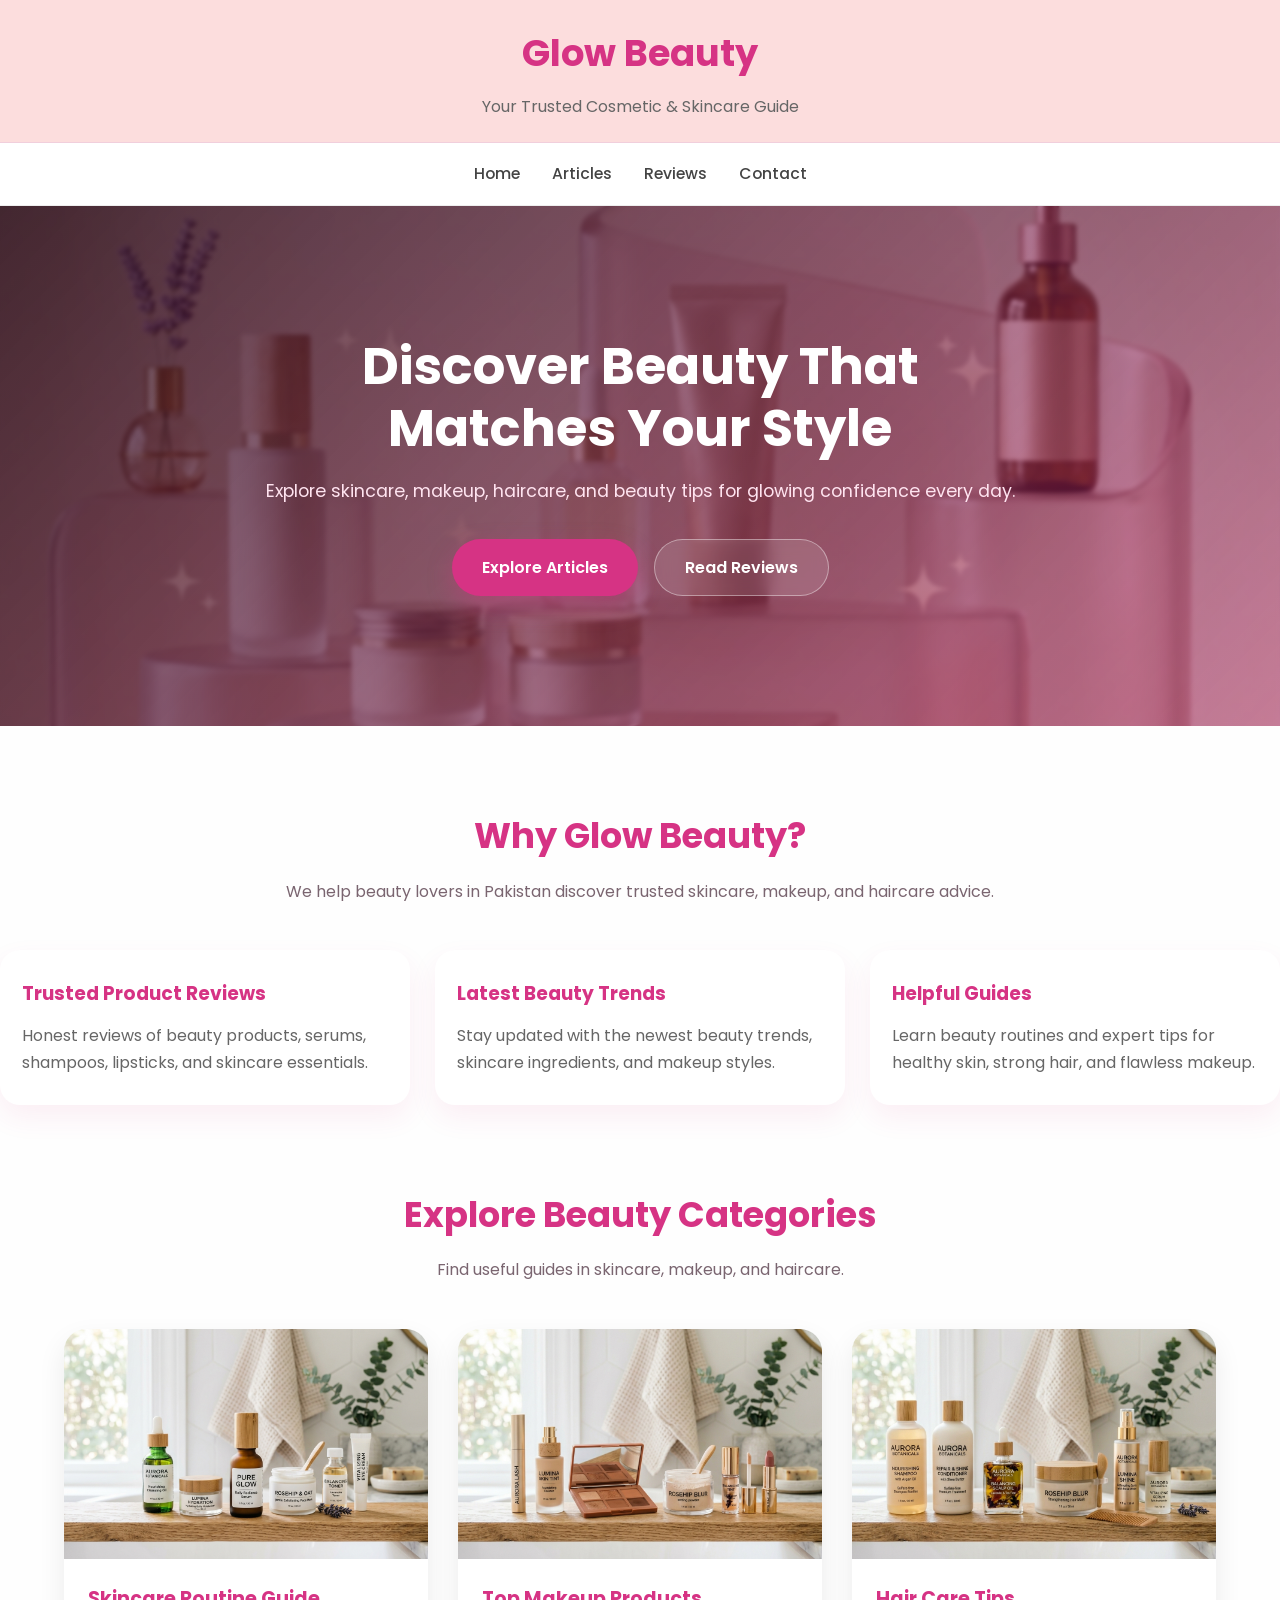
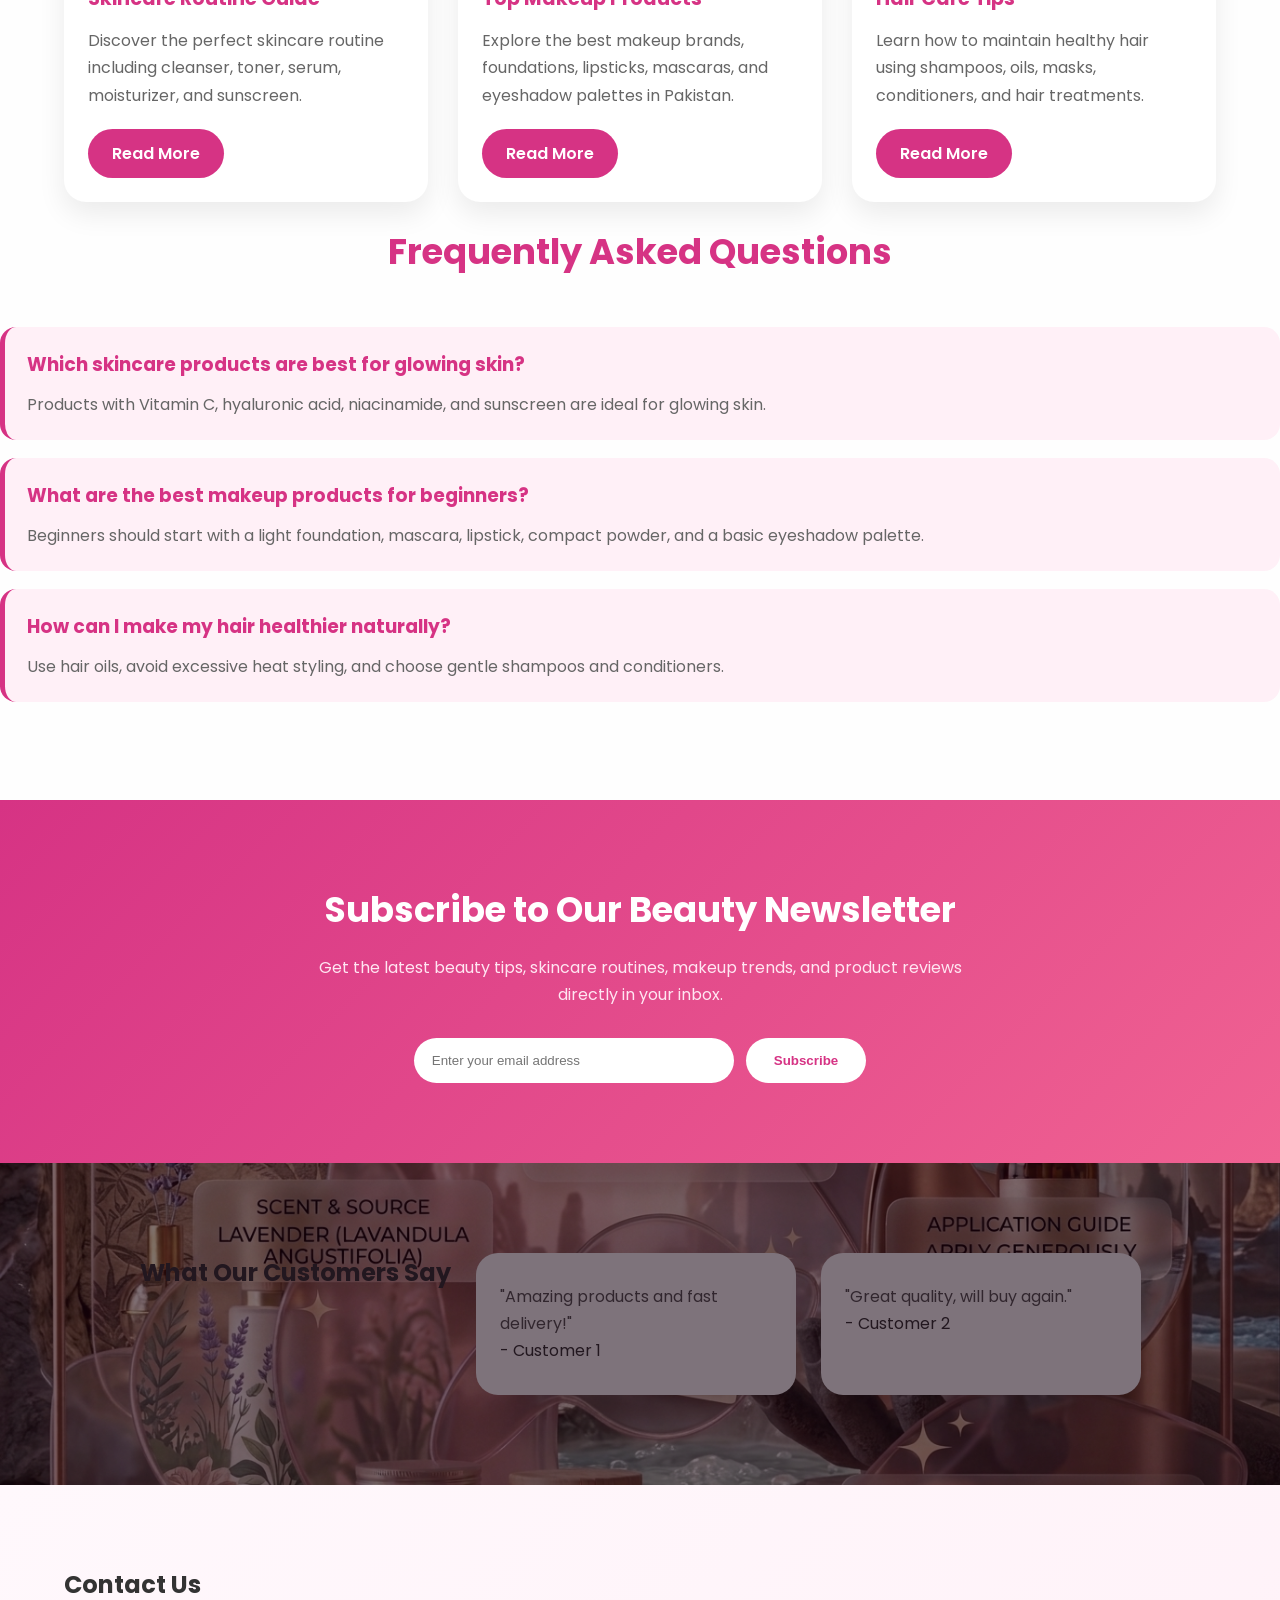
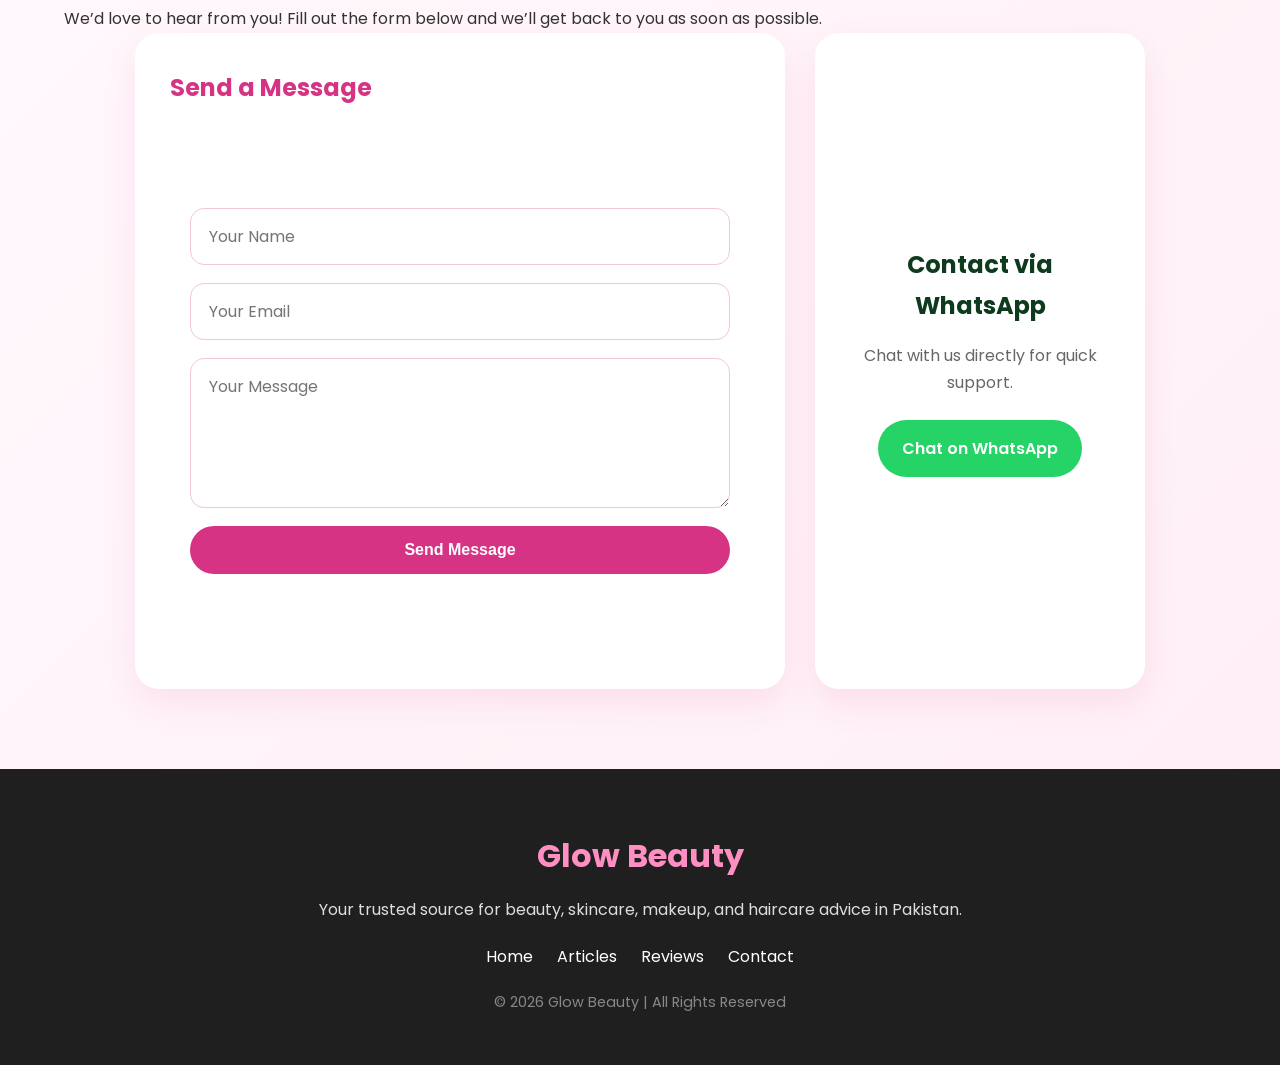
==== commit b62475f6: "Update index.html" ====
--- a/index.html
+++ b/index.html
@@ -181,21 +181,36 @@
       </div>
     </div>
   </section>
-
-  <!-- Contact Us Section -->
-  <section id="contact">
-    <div class="container">
-      <h2>Contact Us</h2>
-      <p>We’d love to hear from you! Fill out the form below and we’ll get back to you as soon as possible.</p>
-
-      <form>
-        <input type="text" name="name" placeholder="Your Name" required>
-        <input type="email" name="email" placeholder="Your Email" required>
-        <textarea name="message" placeholder="Your Message" required></textarea>
-        <button type="submit">Send Message</button>
-      </form>
-    </div>
-  </section>
+<section id="contact">
+  <div class="container">
+    <h2>Contact Us</h2>
+    <p>We’d love to hear from you! Fill out the form below and we’ll get back to you as soon as possible.</p>
+
+    <div class="contact-wrapper">
+      
+      <!-- Form Box -->
+      <div class="contact-form-box">
+        <h3>Send a Message</h3>
+        <form id="contact-form">
+          <input type="text" name="name" placeholder="Your Name" required>
+          <input type="email" name="email" placeholder="Your Email" required>
+          <textarea name="message" placeholder="Your Message" required></textarea>
+          <button type="submit">Send Message</button>
+        </form>
+      </div>
+
+      <!-- WhatsApp Box -->
+      <div class="whatsapp-box">
+        <h3>Contact via WhatsApp</h3>
+        <p>Chat with us directly for quick support.</p>
+        <div class="whatsapp-contact">
+          <a href="#">Chat on WhatsApp</a>
+        </div>
+      </div>
+
+    </div>
+  </div>
+</section>
 
   <footer class="footer">
     <div class="footer-content">
@@ -216,4 +231,3 @@
 </body>
 
 </html>
-```
--- a/styles.css
+++ b/styles.css
@@ -1,4 +1,5 @@
-/* ===== GLOBAL STYLES ===== */
+
+/* ===== RESET ===== */
 * {
   margin: 0;
   padding: 0;
@@ -11,9 +12,9 @@
 
 body {
   font-family: 'Poppins', sans-serif;
-  background-color: #fefefe;
+  background: #fefefe;
   color: #333;
-  line-height: 1.6;
+  line-height: 1.7;
 }
 
 a {
@@ -22,7 +23,7 @@
 }
 
 img {
-  max-width: 100%;
+  width: 100%;
   display: block;
 }
 
@@ -32,18 +33,18 @@
   margin: 0 auto;
 }
 
-/* ===== HEADER ===== */
+/* ===== TOP HEADER ===== */
 .top-header {
-  background-color: #fcdddd;
-  text-align: center;
-  padding: 20px 15px;
-  border-bottom: 1px solid #eee;
+  background: #fcdddd;
+  text-align: center;
+  padding: 22px 15px;
+  border-bottom: 1px solid #f1cfdc;
 }
 
 .top-header h1 {
   color: #d63384;
-  font-size: 2.2rem;
-  margin-bottom: 5px;
+  font-size: 2.3rem;
+  margin-bottom: 8px;
 }
 
 .top-header p {
@@ -57,27 +58,49 @@
   display: flex;
   justify-content: center;
   align-items: center;
-  gap: 35px;
-  padding: 16px 20px;
+  gap: 32px;
+  padding: 18px 20px;
   border-bottom: 1px solid #eee;
+  position: sticky;
+  top: 0;
+  z-index: 1000;
   flex-wrap: wrap;
 }
 
 .navbar a {
   color: #444;
   font-weight: 500;
+  font-size: 0.98rem;
+  transition: all 0.3s ease;
+  position: relative;
+}
+
+.navbar a::after {
+  content: "";
+  position: absolute;
+  left: 0;
+  bottom: -6px;
+  width: 0;
+  height: 2px;
+  background: #d63384;
   transition: 0.3s;
 }
 
-.navbar a:hover {
-  color: #d63384;
+.navbar a:hover,
+.navbar a.active {
+  color: #d63384;
+}
+
+.navbar a:hover::after,
+.navbar a.active::after {
+  width: 100%;
 }
 
 /* ===== HERO SECTION ===== */
 .hero {
   position: relative;
-  background: url('background.png') center/cover no-repeat;
-  padding: 120px 20px;
+  background: url('background.png') center center/cover no-repeat;
+  padding: 130px 20px;
   text-align: center;
   overflow: hidden;
 }
@@ -86,115 +109,122 @@
   content: "";
   position: absolute;
   inset: 0;
-  background: rgba(35, 0, 20, 0.55);
+  background: linear-gradient(
+    135deg,
+    rgba(30, 0, 20, 0.75),
+    rgba(214, 51, 132, 0.45)
+  );
+  backdrop-filter: blur(2px);
 }
 
 .hero-content {
   position: relative;
   z-index: 2;
-  max-width: 750px;
-  margin: auto;
+  max-width: 760px;
+  margin: 0 auto;
 }
 
 .hero h2 {
   color: #fff;
-  font-size: 3rem;
+  font-size: 3.2rem;
+  line-height: 1.2;
   margin-bottom: 18px;
-  line-height: 1.2;
 }
 
 .hero p {
-  color: #ffd9ea;
-  font-size: 1.15rem;
-  margin-bottom: 30px;
+  color: #ffe4f0;
+  font-size: 1.1rem;
+  margin-bottom: 32px;
 }
 
 .hero-buttons {
   display: flex;
   justify-content: center;
-  gap: 15px;
+  gap: 16px;
   flex-wrap: wrap;
 }
 
 .hero-buttons .btn,
+.hero-buttons .primary-btn,
 .hero-buttons .secondary-btn {
-  display: inline-block;
-  padding: 12px 28px;
-  border-radius: 30px;
+  display: inline-flex;
+  align-items: center;
+  justify-content: center;
+  padding: 14px 30px;
+  border-radius: 40px;
   font-weight: 600;
-  transition: 0.3s;
-}
+  transition: all 0.3s ease;
+}
+
+.hero-buttons .btn,
 .hero-buttons .primary-btn {
-  display: inline-block;
-  padding: 12px 28px;
-  border-radius: 30px;
-  font-weight: 600;
-  transition: 0.3s;
-}
-
-.hero-buttons .btn {
   background: #d63384;
-  color: #ed1c8b;
-}
-
-.hero-buttons .btn:hover {
-  background: #b0256c;
-}
-
-.hero-buttons .primary-btn {
-  background: rgba(255,255,255,0.15);
+  color: #fff;
+  box-shadow: 0 10px 24px rgba(214, 51, 132, 0.35);
+}
+
+.hero-buttons .btn:hover,
+.hero-buttons .primary-btn:hover {
+  background: #b9256f;
+  transform: translateY(-3px);
+}
+
+.hero-buttons .secondary-btn {
+  background: rgba(255,255,255,0.12);
   color: #fff;
   border: 1px solid rgba(255,255,255,0.4);
-  border-radius: 10px;
-}
-
-.hero-buttons .secondary-btn {
-  background: rgba(255,255,255,0.15);
-  color: #fff;
-  border: 1px solid rgba(255,255,255,0.4);
-  border-radius: 10px;
-}
-
-/* ===== COMMON SECTION TITLE ===== */
+  backdrop-filter: blur(8px);
+}
+
+.hero-buttons .secondary-btn:hover {
+  background: rgba(255,255,255,0.22);
+  transform: translateY(-3px);
+}
+
+/* ===== SECTION TITLES ===== */
+section {
+  padding: 80px 0;
+}
+
 .section-title {
   text-align: center;
-  margin-bottom: 35px;
+  margin-bottom: 45px;
 }
 
 .section-title h2 {
   color: #d63384;
-  font-size: 2rem;
-  margin-bottom: 10px;
+  font-size: 2.2rem;
+  margin-bottom: 12px;
 }
 
 .section-title p {
-  color: #8d5c72;
-  max-width: 700px;
-  margin: auto;
+  color: #7a6570;
+  max-width: 720px;
+  margin: 0 auto;
 }
 
 /* ===== HIGHLIGHT BOX ===== */
 .highlight-box {
-  background: #fff0f7;
-  padding: 50px 25px;
-  border-radius: 18px;
-  text-align: center;
-  margin: 50px 0;
+  background: linear-gradient(135deg, #fff0f7, #ffe4ef);
+  border-radius: 24px;
+  padding: 55px 30px;
+  text-align: center;
+  box-shadow: 0 12px 30px rgba(214, 51, 132, 0.08);
 }
 
 .highlight-box h2 {
   color: #d63384;
   font-size: 2rem;
-  margin-bottom: 15px;
-}
-
-.highlight-box > p {
+  margin-bottom: 14px;
+}
+
+.highlight-box p {
   color: #666;
-  max-width: 700px;
+  max-width: 720px;
   margin: 0 auto 35px;
 }
 
-/* ===== FEATURE GRID ===== */
+/* ===== FEATURE CARDS ===== */
 .feature-grid {
   display: grid;
   grid-template-columns: repeat(auto-fit, minmax(250px, 1fr));
@@ -203,208 +233,340 @@
 
 .feature-card {
   background: #fff;
-  padding: 25px 20px;
-  border-radius: 16px;
-  box-shadow: 0 8px 22px rgba(214, 51, 132, 0.08);
-  transition: transform 0.3s;
+  padding: 28px 22px;
+  border-radius: 20px;
+  box-shadow: 0 12px 28px rgba(214, 51, 132, 0.08);
+  transition: all 0.3s ease;
 }
 
 .feature-card:hover {
-  transform: translateY(-6px);
+  transform: translateY(-8px);
 }
 
 .feature-card h3 {
   color: #d63384;
-  margin-bottom: 10px;
-  font-size: 1.15rem;
+  margin-bottom: 12px;
 }
 
 .feature-card p {
   color: #666;
-  font-size: 0.95rem;
-}
-
-/* ===== FEATURED SECTION ===== */
-.featured-section {
-  padding: 60px 0;
-}
-/* ===== HERO CONTACT SECTION ===== */
-.hero-contact {
-  background: linear-gradient(135deg, #ffdee9, #ffb6c1); /* soft pink gradient */
-  text-align: center;
-  padding: 100px 20px;
-  color: #d63357; /* dark pink text */
-}
-
-.hero-contact h1 {
-  font-size: 3rem;
-  margin-bottom: 15px;
-  font-weight: bold;
-}
-
-.hero-contact p {
+}
+
+/* ===== ARTICLES SECTION ===== */
+.articles-grid {
+  display: grid;
+  grid-template-columns: repeat(auto-fit, minmax(280px, 1fr));
+  gap: 30px;
+}
+
+.card {
+  background: #fff;
+  border-radius: 22px;
+  overflow: hidden;
+  box-shadow: 0 12px 28px rgba(0, 0, 0, 0.08);
+  transition: all 0.3s ease;
+}
+
+.card:hover {
+  transform: translateY(-8px);
+  box-shadow: 0 18px 34px rgba(214, 51, 132, 0.18);
+}
+
+.card img {
+  height: 230px;
+  object-fit: cover;
+}
+
+.card-content {
+  padding: 24px;
+}
+
+.card-content h3 {
+  color: #d63384;
+  margin-bottom: 12px;
   font-size: 1.2rem;
-  max-width: 700px;
-  margin: 0 auto;
-  color: #a6003c;
-}
-
-/* ===== CONTACT FORM SECTION ===== */
-#contact-form {
-  background-color: #fff;
-  padding: 60px 20px;
-}
-
-#contact-form .container {
-  max-width: 600px;
-  margin: auto;
-}
-
-#contact-form form {
+}
+
+.card-content p {
+  color: #666;
+  margin-bottom: 20px;
+}
+
+.card-content .btn {
+  display: inline-block;
+  background: #d63384;
+  color: #fff;
+  padding: 11px 24px;
+  border-radius: 30px;
+  font-weight: 600;
+  transition: 0.3s;
+}
+
+.card-content .btn:hover {
+  background: #b9256f;
+}
+
+/* ===== REVIEWS SECTION ===== */
+#reviews {
+  position: relative;
+  background: url('reviews bg.png') center center/cover no-repeat;
+  padding: 90px 20px;
+  overflow: hidden;
+}
+
+#reviews::before {
+  content: "";
+  position: absolute;
+  inset: 0;
+  background: rgba(20, 0, 15, 0.55);
+}
+
+#reviews .container {
+  position: relative;
+  z-index: 2;
+}
+
+#reviews .section-title h2,
+#reviews .section-title p {
+  color: #ffffff;
+  text-align: center;
+}
+
+#reviews .section-title h2 {
+  font-size: 2.5rem;
+  font-weight: 700;
+  margin-bottom: 14px;
+  text-shadow: 0 3px 10px rgba(0,0,0,0.45);
+}
+
+#reviews .section-title p {
+  color: #fff5fa;
+  text-shadow: 0 2px 8px rgba(0,0,0,0.4);
+}
+
+.reviews-container {
+  display: flex;
+  justify-content: center;
+  gap: 25px;
+  flex-wrap: wrap;
+}
+
+.review-card {
+  background: #ffffff;
+  width: 320px;
+  padding: 30px 24px;
+  border-radius: 22px;
+  box-shadow: 0 14px 35px rgba(0,0,0,0.12);
+  transition: all 0.3s ease;
+}
+
+.review-card:hover {
+  transform: translateY(-8px);
+}
+
+.review-stars {
+  color: #ffbf00;
+  font-size: 1.3rem;
+  margin-bottom: 14px;
+}
+
+.review-card h3 {
+  color: #d63384;
+  margin-bottom: 12px;
+}
+
+.review-card p {
+  color: #555;
+}
+
+/* ===== CONTACT SECTION ON INDEX.HTML ===== */
+#contact {
+  background: linear-gradient(135deg, #fff8fc, #fff0f7);
+}
+
+.contact-wrapper {
+  display: flex;
+  gap: 30px;
+  align-items: stretch;
+  justify-content: center;
+  flex-wrap: wrap;
+}
+
+.contact-form-box,
+.whatsapp-box {
+  background: #fff;
+  border-radius: 24px;
+  padding: 35px;
+  box-shadow: 0 14px 34px rgba(214, 51, 132, 0.1);
+}
+
+.contact-form-box {
+  flex: 1;
+  min-width: 320px;
+  max-width: 650px;
+}
+
+.contact-form-box h3 {
+  color: #d63384;
+  margin-bottom: 20px;
+  font-size: 1.5rem;
+}
+
+.contact-form-box form {
   display: flex;
   flex-direction: column;
-  gap: 20px;
-}
-
+  gap: 18px;
+}
+
+.contact-form-box input,
+.contact-form-box textarea,
 #contact-form input,
 #contact-form textarea {
   width: 100%;
-  padding: 14px 18px;
-  border: 1px solid #f0bfd5;
-  border-radius: 12px;
+  padding: 15px 18px;
+  border: 1px solid #f2c7da;
+  border-radius: 14px;
   font-size: 1rem;
   font-family: inherit;
   outline: none;
-}
-
+  transition: 0.3s;
+  background: #fff;
+}
+
+.contact-form-box input:focus,
+.contact-form-box textarea:focus,
 #contact-form input:focus,
 #contact-form textarea:focus {
   border-color: #d63384;
-}
-
+  box-shadow: 0 0 0 4px rgba(214, 51, 132, 0.1);
+}
+
+.contact-form-box textarea,
 #contact-form textarea {
-  min-height: 140px;
+  min-height: 150px;
   resize: vertical;
 }
 
+.contact-form-box button,
 #contact-form button {
   background: #d63384;
   color: #fff;
   border: none;
-  padding: 14px;
-  border-radius: 30px;
+  border-radius: 40px;
+  padding: 15px;
+  font-size: 1rem;
   font-weight: 600;
   cursor: pointer;
-  transition: 0.3s;
-}
-
+  transition: all 0.3s ease;
+}
+
+.contact-form-box button:hover,
 #contact-form button:hover {
-  background: #b0256c;
-}
-
-/* ===== NAVBAR ===== */
-.navbar {
-  background-color: #fff;
+  background: #b9256f;
+  transform: translateY(-2px);
+}
+
+.whatsapp-box {
+  width: 330px;
   display: flex;
-  justify-content: center;
-  gap: 30px;
-  padding: 15px 0;
-  border-bottom: 1px solid #eee;
-  flex-wrap: wrap;
-}
-
-.navbar a {
-  font-weight: 500;
-  color: #333;
-  transition: color 0.3s;
-}
-
-.navbar a:hover,
-.navbar a.active {
-  color: #d63384;
-}
-
-/* ===== RESPONSIVE ===== */
-@media (max-width: 768px) {
-  .hero-contact h1 {
-    font-size: 2rem;
-  }
-  .hero-contact p {
-    font-size: 1rem;
-  }
-}
-/* ===== ARTICLES GRID ===== */
-.articles-grid {
-  display: grid;
-  grid-template-columns: repeat(auto-fit, minmax(270px, 1fr));
-  gap: 28px;
-}
-
-.card {
+  flex-direction: column;
+  justify-content: center;
+  text-align: center;
+}
+
+.whatsapp-box h3 {
+  color: #0e3a1e;
+  font-size: 1.5rem;
+  margin-bottom: 15px;
+}
+
+.whatsapp-box p {
+  color: #666;
+  margin-bottom: 24px;
+}
+
+.whatsapp-contact a {
+  display: inline-flex;
+  align-items: center;
+  justify-content: center;
+  gap: 10px;
+  background: #25d366;
+  color: #fff;
+  padding: 15px 24px;
+  border-radius: 40px;
+  font-weight: 600;
+  transition: all 0.3s ease;
+}
+
+.whatsapp-contact a:hover {
+  background: #1eb85b;
+  transform: translateY(-3px);
+}
+
+/* ===== CONTACT PAGE HERO ===== */
+.hero-contact {
+  position: relative;
+  background: url('reviews bg.png') center center/cover no-repeat;
+  padding: 120px 20px;
+  text-align: center;
+  overflow: hidden;
+}
+
+.hero-contact::before {
+  content: "";
+  position: absolute;
+  inset: 0;
+  background: rgba(214, 51, 132, 0.55);
+}
+
+.hero-contact-content {
+  position: relative;
+  z-index: 2;
+  max-width: 750px;
+  margin: 0 auto;
+}
+
+.hero-contact h1 {
+  color: #faf2f2;
+  font-size: 3rem;
+  margin-bottom: 15px;
+}
+
+.hero-contact p {
+  color: #f3edf0;
+  font-size: 1.08rem;
+}
+
+/* ===== CONTACT PAGE FORM ===== */
+#contact-form {
   background: #fff;
-  border-radius: 18px;
-  overflow: hidden;
-  box-shadow: 0 10px 25px rgba(0,0,0,0.08);
-  transition: transform 0.3s;
-}
-
-.card:hover {
-  transform: translateY(-7px);
-}
-
-.card img {
-  width: 100%;
-  height: 220px;
-  object-fit: cover;
-}
-
-.card-content {
-  padding: 22px;
-}
-
-.card-content h3 {
-  color: #d63384;
-  font-size: 1.2rem;
-  margin-bottom: 12px;
-}
-
-.card-content p {
-  color: #666;
-  margin-bottom: 18px;
-}
-
-.card-content .btn {
-  display: inline-block;
-  background: #d63384;
-  color: #fff;
-  padding: 10px 22px;
-  border-radius: 25px;
-  font-size: 0.95rem;
-  font-weight: 600;
-  transition: 0.3s;
-}
-
-.card-content .btn:hover {
-  background: #b0256c;
-}
-
-/* ===== FAQ SECTION ===== */
+  padding: 80px 20px;
+}
+
+#contact-form .container {
+  max-width: 720px;
+}
+
+#contact-form .contact-form-box {
+  max-width: 100%;
+}
+
+/* ===== FAQ ===== */
 .faq-section {
-  padding: 40px 0 60px;
+  padding-top: 20px;
 }
 
 .faq-item {
   background: #fff0f7;
   border-left: 5px solid #d63384;
-  border-radius: 12px;
-  padding: 20px;
+  border-radius: 16px;
+  padding: 22px;
   margin-bottom: 18px;
 }
 
 .faq-item h3 {
   color: #d63384;
-  margin-bottom: 8px;
-  font-size: 1.1rem;
+  margin-bottom: 10px;
 }
 
 .faq-item p {
@@ -414,69 +576,61 @@
 /* ===== ARTICLE PAGE ===== */
 .article-page {
   max-width: 900px;
-  margin: auto;
-  padding: 60px 20px;
+  margin: 0 auto;
+  padding: 80px 20px;
 }
 
 .article-content h1 {
   color: #d63384;
-  font-size: 2.2rem;
+  font-size: 2.4rem;
   margin-bottom: 20px;
-  text-align: center;
 }
 
 .article-content h2 {
   color: #d63384;
-  font-size: 1.6rem;
-  margin: 30px 0 15px;
-}
-
-.article-content h3 {
-  color: #555;
-  margin: 20px 0 10px;
+  margin: 32px 0 16px;
 }
 
 .article-content p,
 .article-content li {
   color: #555;
-  margin-bottom: 12px;
+  margin-bottom: 14px;
 }
 
 .article-content ul {
-  padding-left: 20px;
+  padding-left: 22px;
 }
 
 .article-image {
-  width: 100%;
-  border-radius: 16px;
-  margin: 25px 0;
+  border-radius: 20px;
+  margin: 30px 0;
 }
 
 .step-box {
   background: #fff0f7;
   border-left: 4px solid #d63384;
-  padding: 18px;
-  border-radius: 10px;
-  margin: 20px 0;
+  border-radius: 16px;
+  padding: 20px;
+  margin: 24px 0;
 }
 
 /* ===== NEWSLETTER ===== */
 .newsletter {
   background: linear-gradient(135deg, #d63384, #f06292);
-  text-align: center;
   color: #fff;
-  padding: 70px 20px;
+  text-align: center;
+  padding: 80px 20px;
 }
 
 .newsletter h2 {
-  font-size: 2rem;
-  margin-bottom: 15px;
+  font-size: 2.2rem;
+  margin-bottom: 14px;
 }
 
 .newsletter p {
+  color: #ffe6f2;
   max-width: 700px;
   margin: 0 auto 30px;
-  color: #ffe6f2;
 }
 
 .newsletter-form {
@@ -488,180 +642,99 @@
 
 .newsletter-form input {
   width: 320px;
-  max-width: 100%;
-  padding: 14px 18px;
+  padding: 15px 18px;
   border: none;
-  border-radius: 30px;
-  outline: none;
-  font-family: inherit;
+  border-radius: 40px;
 }
 
 .newsletter-form button {
-  padding: 14px 28px;
   border: none;
-  border-radius: 30px;
+  border-radius: 40px;
+  padding: 15px 28px;
   background: #fff;
   color: #d63384;
   font-weight: 600;
   cursor: pointer;
-  transition: 0.3s;
-}
-
-.newsletter-form button:hover {
-  background: #ffe1ee;
-}
-
-/* ===== REVIEWS ===== */
-#reviews {
-  padding: 70px 20px;
-  background: #fff7fb;
-  text-align: center;
-}
-
-#reviews h2 {
-  font-size: 2.3rem;
-  color: #d63384;
-  margin-bottom: 40px;
-}
-
-.reviews-container {
-  display: flex;
-  justify-content: center;
-  gap: 25px;
-  flex-wrap: wrap;
-}
-
-.review-card {
-  background: #fff;
-  padding: 30px 20px;
-  border-radius: 18px;
-  width: 300px;
-  box-shadow: 0 10px 25px rgba(214, 51, 132, 0.12);
-  transition: 0.3s ease;
-}
-
-.review-card:hover {
-  transform: translateY(-8px);
-}
-
-.review-stars {
-  color: #f7b500;
-  font-size: 1.3rem;
-  margin-bottom: 12px;
-}
-
-.review-card h3 {
-  color: #d63384;
-  margin-bottom: 12px;
-  font-size:
-/* ===== CONTACT ===== */
-#contact {
-  background: #fff;
-  padding: 70px 20px;
-}
-
-#contact form {
-  max-width: 600px;
-  margin: 35px auto 0;
-  display: flex;
-  flex-direction: column;
-  gap: 18px;
-}
-
-#contact input,
-#contact textarea {
-  width: 100%;
-  padding: 14px 18px;
-  border: 1px solid #f0bfd5;
-  border-radius: 12px;
-  font-size: 1rem;
-  font-family: inherit;
-  outline: none;
-}
-
-#contact input:focus,
-#contact textarea:focus {
-  border-color: #d63384;
-}
-
-#contact textarea {
-  min-height: 140px;
-  resize: vertical;
-}
-
-#contact button {
-  background: #d63384;
-  color: #fff;
-  border: none;
-  padding: 14px;
-  border-radius: 30px;
-  font-weight: 600;
-  cursor: pointer;
-  transition: 0.3s;
-}
-
-#contact button:hover {
-  background: #b0256c;
 }
 
 /* ===== FOOTER ===== */
 .footer {
-  background: #222;
-  color: #ccc;
-  text-align: center;
-  padding: 50px 20px;
+  background: #1f1f1f;
+  color: #ddd;
+  text-align: center;
+  padding: 60px 20px 30px;
 }
 
 .footer h3 {
-  color: #fff;
+  color: #ff8fc2;
+  font-size: 2rem;
   margin-bottom: 12px;
 }
 
 .footer p {
-  margin-bottom: 18px;
+  max-width: 650px;
+  margin: 0 auto 20px;
 }
 
 .footer-links {
   display: flex;
   justify-content: center;
-  gap: 20px;
+  gap: 24px;
   flex-wrap: wrap;
   margin-bottom: 20px;
 }
 
 .footer-links a {
-  color: #ffb4d2;
+  color: #fff;
   transition: 0.3s;
 }
 
 .footer-links a:hover {
-  color: #fff;
+  color: #ff8fc2;
 }
 
 .copyright {
   color: #888;
   font-size: 0.9rem;
+  margin-top: 15px;
 }
 
 /* ===== RESPONSIVE ===== */
+@media (max-width: 900px) {
+  .contact-wrapper {
+    flex-direction: column;
+    align-items: center;
+  }
+
+  .contact-form-box,
+  .whatsapp-box {
+    width: 100%;
+    max-width: 650px;
+  }
+}
+
 @media (max-width: 768px) {
   .top-header h1 {
     font-size: 1.8rem;
   }
 
   .navbar {
-    gap: 20px;
-  }
-
-  .hero {
+    gap: 18px;
+    padding: 14px 12px;
+  }
+
+  .hero,
+  .hero-contact {
     padding: 90px 20px;
   }
 
-  .hero h2 {
-    font-size: 2rem;
-  }
-
-  .hero p {
+  .hero h2,
+  .hero-contact h1 {
+    font-size: 2.2rem;
+  }
+
+  .hero p,
+  .hero-contact p {
     font-size: 1rem;
   }
 
@@ -671,22 +744,19 @@
   }
 
   .hero-buttons .btn,
+  .hero-buttons .primary-btn,
   .hero-buttons .secondary-btn {
-    width: 220px;
+    width: 240px;
   }
 
   .section-title h2,
-  .highlight-box h2,
-  .newsletter h2 {
-    font-size: 1.7rem;
-  }
-
-  .article-content h1 {
+  .newsletter h2,
+  .highlight-box h2 {
     font-size: 1.8rem;
   }
 
   .card img {
-    height: 200px;
+    height: 210px;
   }
 
   .newsletter-form {
@@ -701,6 +771,7 @@
   }
 
   .review-card {
-    max-width: 100%;
-  }
-}
+    width: 100%;
+  }
+}
+```
